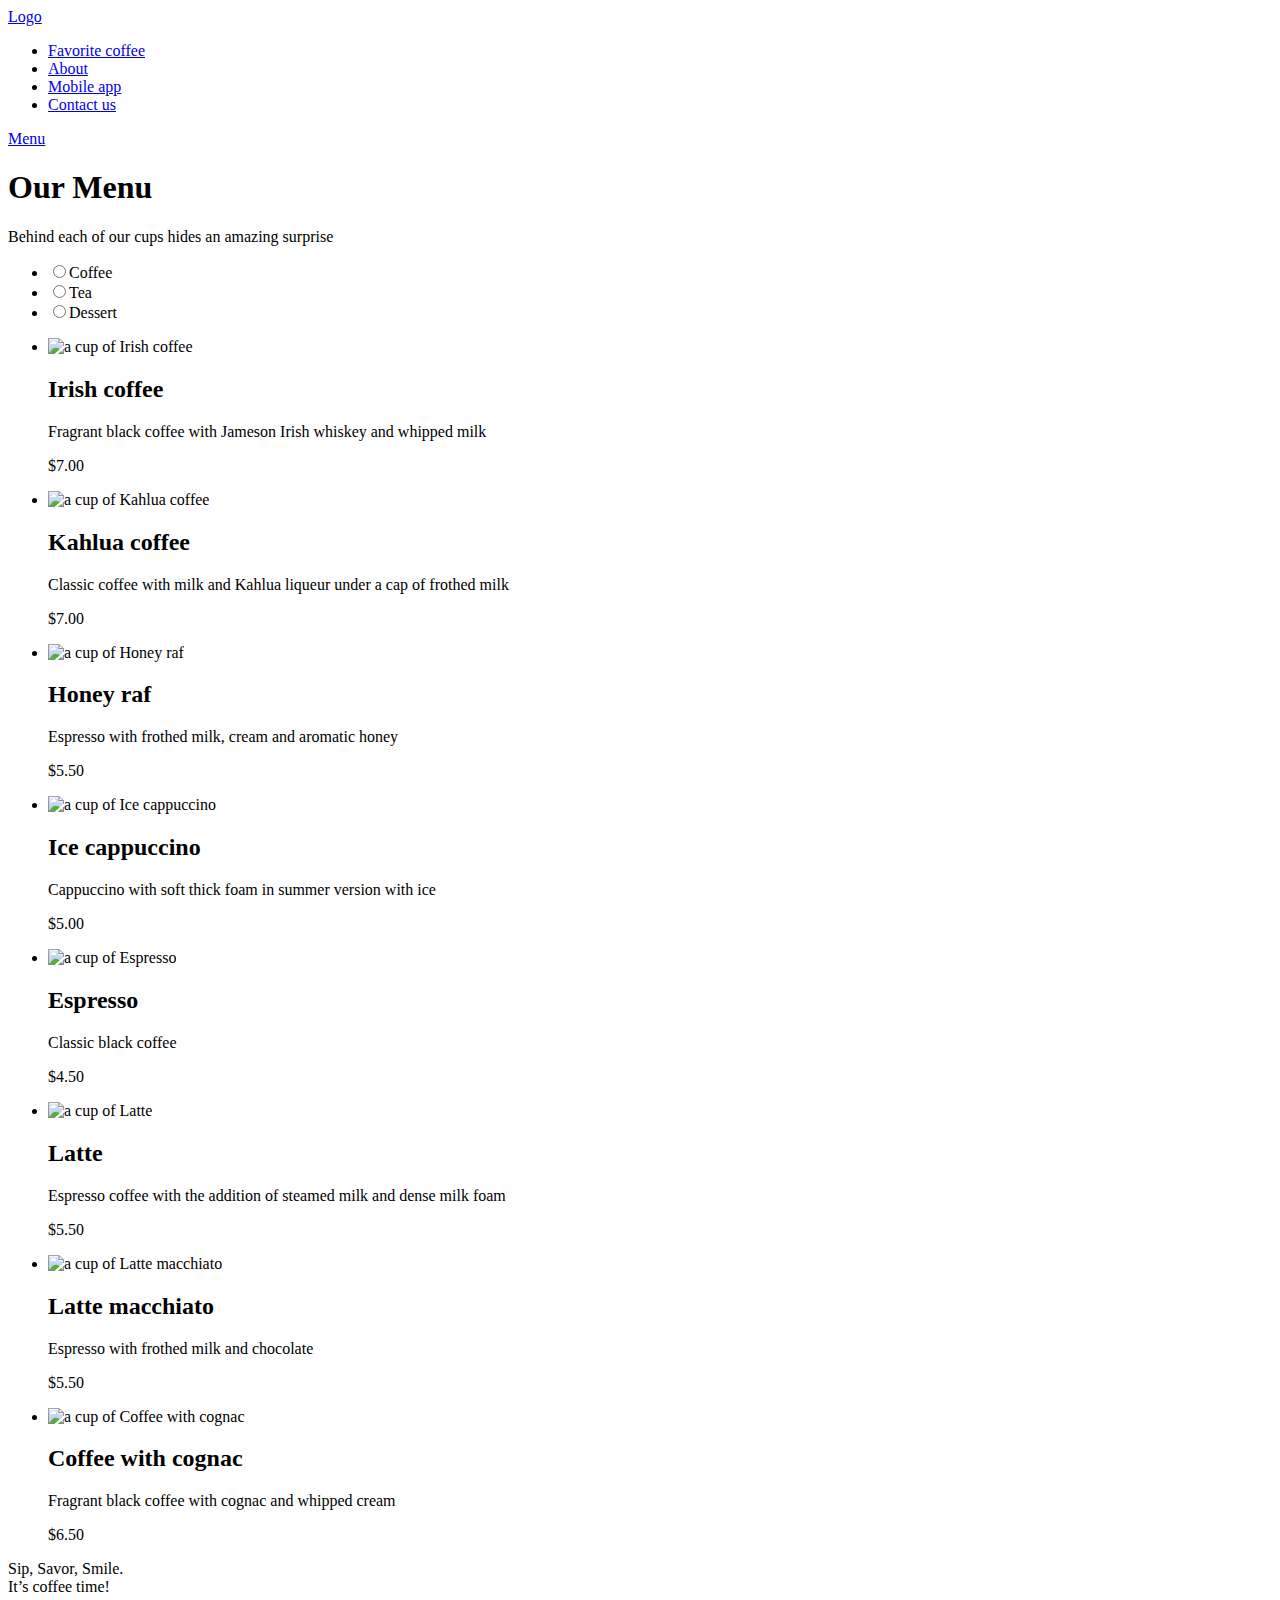
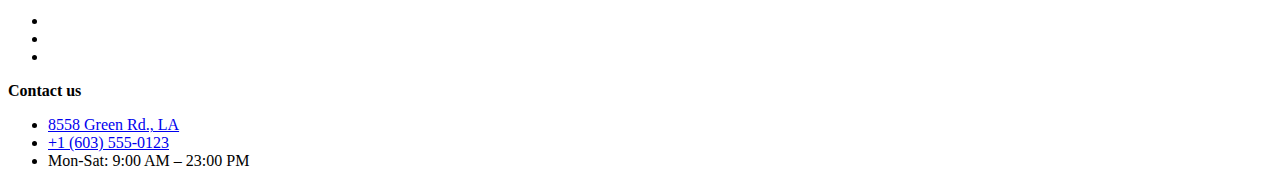
==== menu.html @ 908204cf "init: start proj" ====
<!DOCTYPE html>
<html lang="en">

<head>
  <meta charset="UTF-8">
  <meta name="viewport" content="width=device-width, initial-scale=1.0">
  <title>Coffee House</title>
  <link rel="icon" type="image/x-icon" href="./images/favicon.ico">
  <link rel="stylesheet" href="./css/style.css">
</head>

<body>
  <header>
    <a href="./index.html">Logo</a>
    <nav>
      <ul>
        <li><a href="#">Favorite coffee</a></li>
        <li><a href="#">About</a></li>
        <li><a href="#">Mobile app</a></li>
        <li><a href="#">Contact us</a></li>
      </ul>
    </nav>
    <a href="#">Menu</a>
  </header>

  <main>

    <!-- Menu -->
    <section>
      <h1>Our Menu</h1>
      <p>Behind each of our cups hides an amazing surprise
      </p>

      <ul>
        <li><input type="radio" name="menu" id="coffee">Coffee</li>
        <li><input type="radio" name="menu" id="tea">Tea</li>
        <li><input type="radio" name="menu" id="desserts">Dessert</li>
      </ul>

      <ul>
        <li>
          <img src="#" alt="a cup of Irish coffee">
          <h2>Irish coffee</h2>
          <p>Fragrant black coffee with Jameson Irish whiskey and whipped milk
          </p>
          <p>$7.00</p>
        </li>
        <li>
          <img src="#" alt="a cup of Kahlua coffee">
          <h2>Kahlua coffee</h2>
          <p>Classic coffee with milk and Kahlua liqueur under a cap of frothed
            milk</p>
          <p>$7.00</p>
        </li>
        <li>
          <img src="#" alt="a cup of Honey raf">
          <h2>Honey raf</h2>
          <p>Espresso with frothed milk, cream and aromatic honey</p>
          <p>$5.50</p>
        </li>
        <li>
          <img src="#" alt="a cup of Ice cappuccino">
          <h2>Ice cappuccino</h2>
          <p>Cappuccino with soft thick foam in summer version with ice</p>
          <p>$5.00</p>
        </li>
        <li>
          <img src="#" alt="a cup of Espresso">
          <h2>Espresso</h2>
          <p>Classic black coffee</p>
          <p>$4.50</p>
        </li>
        <li>
          <img src="#" alt="a cup of Latte">
          <h2>Latte</h2>
          <p>Espresso coffee with the addition of steamed milk and dense milk
            foam</p>
          <p>$5.50</p>
        </li>
        <li>
          <img src="#" alt="a cup of Latte macchiato">
          <h2>Latte macchiato</h2>
          <p>Espresso with frothed milk and chocolate</p>
          <p>$5.50</p>
        </li>
        <li>
          <img src="#" alt="a cup of Coffee with cognac">
          <h2>Coffee with cognac</h2>
          <p>Fragrant black coffee with cognac and whipped cream</p>
          <p>$6.50</p>
        </li>
      </ul>
    </section>


    <!-- contacts -->
    <footer>
      <p>Sip, Savor, Smile.<br> It’s coffee time!</p>
      <ul class="social-links">
        <li><a href=""></a></li>
        <li><a href=""></a></li>
        <li><a href=""></a></li>
      </ul>

      <b>Contact us</b>
      <ul>
        <li><a href="https://maps.app.goo.gl/GoxPfmy9CBWXVGau7" target="_blank"
            rel="noopener noreferrer">8558 Green Rd., LA</a></li>
        <li><a href="tel:+16035550123">+1 (603) 555-0123</a></li>
        <li>Mon-Sat: 9:00 AM – 23:00 PM</li>
      </ul>
    </footer>
  </main>
</body>

</html>
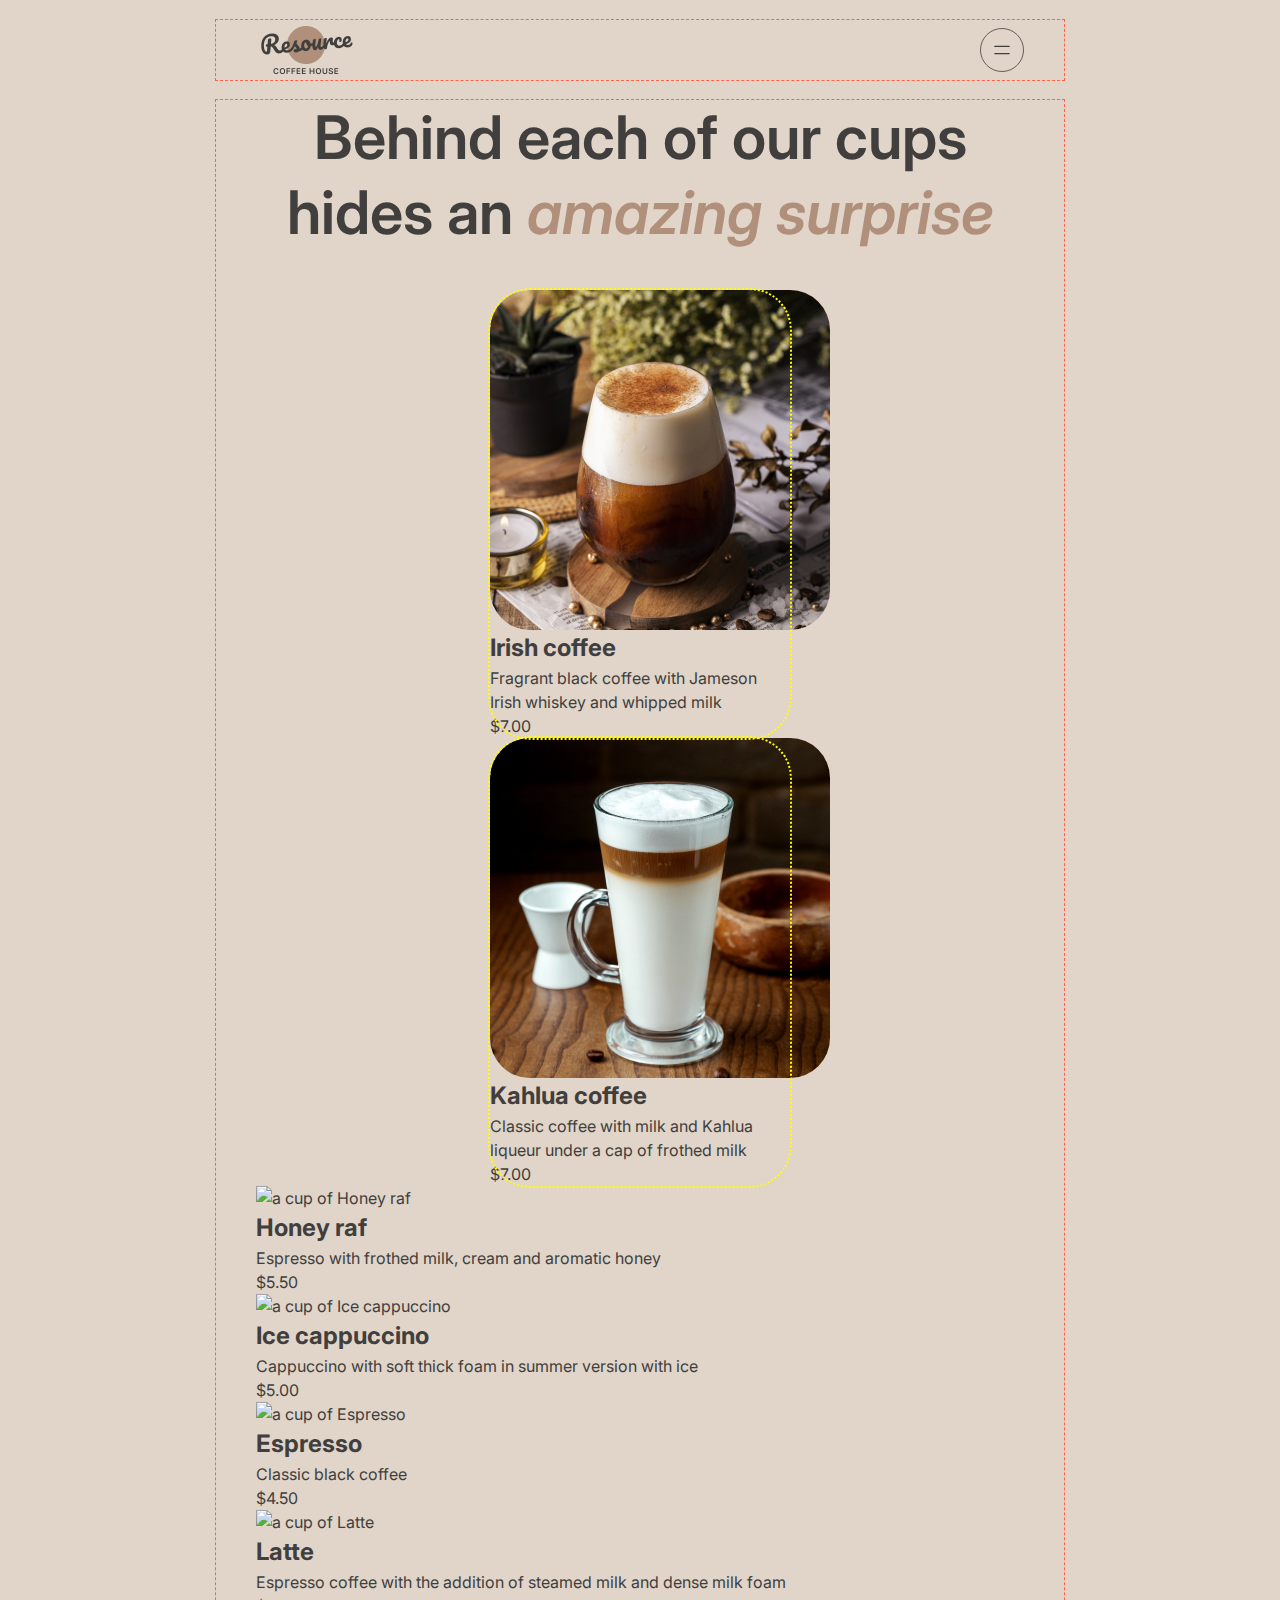
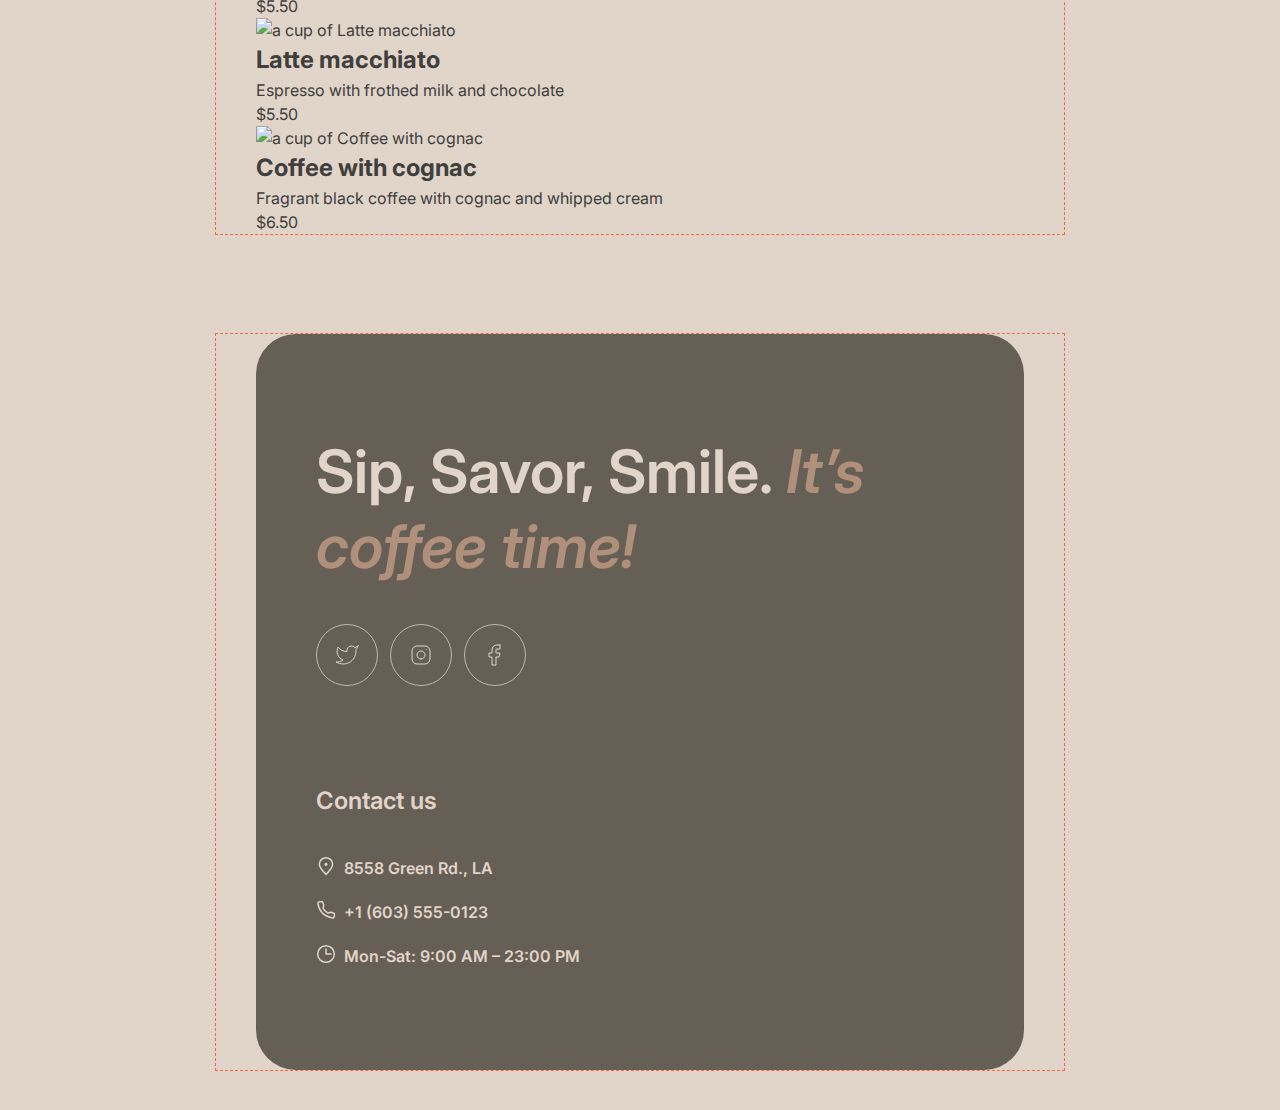
==== commit 6fcf4798: "feat: init Menu" ====
--- a/menu.html
+++ b/menu.html
@@ -6,109 +6,211 @@
   <meta name="viewport" content="width=device-width, initial-scale=1.0">
   <title>Coffee House</title>
   <link rel="icon" type="image/x-icon" href="./images/favicon.ico">
-  <link rel="stylesheet" href="./css/style.css">
+  <link rel="preconnect" href="https://fonts.googleapis.com">
+  <link rel="preconnect" href="https://fonts.gstatic.com" crossorigin>
+  <link
+    href="https://fonts.googleapis.com/css2?family=Inter:wght@400;600&display=swap"
+    rel="stylesheet">
+  <link rel="stylesheet"
+    href="https://cdnjs.cloudflare.com/ajax/libs/modern-normalize/2.0.0/modern-normalize.css"
+    integrity="sha512-gA2Bvu0/hw4oj0Lp8ZHjK+o3S4BE5m8d/wNVy6ktKLhHKPpWLQwv9ixzuWirWOakoJqlBdePq2NhoCaUOQ5npQ=="
+    crossorigin="anonymous" referrerpolicy="no-referrer" />
+  <link rel="stylesheet" href="./css/main.min.css">
 </head>
 
 <body>
   <header>
-    <a href="./index.html">Logo</a>
-    <nav>
-      <ul>
-        <li><a href="#">Favorite coffee</a></li>
-        <li><a href="#">About</a></li>
-        <li><a href="#">Mobile app</a></li>
-        <li><a href="#">Contact us</a></li>
-      </ul>
-    </nav>
-    <a href="#">Menu</a>
+    <div class="container">
+      <div class="header__wrap">
+        <a href="./index.html">
+          <img src="./images/logo_x2.png" alt="Logo" width="100">
+        </a>
+        <nav class="header__nav">
+          <ul class="nav-list">
+            <li class="nav-list__item">
+              <a class="nav__link" href="./index.html#favorite-coffee">Favorite
+                coffee</a>
+            </li>
+            <li class="nav-list__item">
+              <a class="nav__link" href="./index.html#about">About</a>
+            </li>
+            <li class="nav-list__item">
+              <a class="nav__link" href="./index.html#mobile-app">Mobile app</a>
+            </li>
+            <li class="nav-list__item">
+              <a class="nav__link" href="#contact-us">Contact us</a>
+            </li>
+          </ul>
+          <a class="nav__link nav__outer-link" href="./menu.html">Menu
+            <svg class="link__icon" width="20" height="20">
+              <use href="./images/icons/sprite.svg#icon-coffee-cup"></use>
+            </svg>
+          </a>
+        </nav>
+        <button class="btn-burger" type="button">
+          <svg class="btn-burger__icon" width="18" height="16">
+            <use href="./images/icons/sprite.svg#icon-menu-open"></use>
+          </svg>
+        </button>
+      </div>
+    </div>
   </header>
+
 
   <main>
 
     <!-- Menu -->
     <section>
-      <h1>Our Menu</h1>
-      <p>Behind each of our cups hides an amazing surprise
-      </p>
-
-      <ul>
-        <li><input type="radio" name="menu" id="coffee">Coffee</li>
-        <li><input type="radio" name="menu" id="tea">Tea</li>
-        <li><input type="radio" name="menu" id="desserts">Dessert</li>
-      </ul>
-
-      <ul>
-        <li>
-          <img src="#" alt="a cup of Irish coffee">
-          <h2>Irish coffee</h2>
-          <p>Fragrant black coffee with Jameson Irish whiskey and whipped milk
-          </p>
-          <p>$7.00</p>
-        </li>
-        <li>
-          <img src="#" alt="a cup of Kahlua coffee">
-          <h2>Kahlua coffee</h2>
-          <p>Classic coffee with milk and Kahlua liqueur under a cap of frothed
-            milk</p>
-          <p>$7.00</p>
-        </li>
-        <li>
-          <img src="#" alt="a cup of Honey raf">
-          <h2>Honey raf</h2>
-          <p>Espresso with frothed milk, cream and aromatic honey</p>
-          <p>$5.50</p>
-        </li>
-        <li>
-          <img src="#" alt="a cup of Ice cappuccino">
-          <h2>Ice cappuccino</h2>
-          <p>Cappuccino with soft thick foam in summer version with ice</p>
-          <p>$5.00</p>
-        </li>
-        <li>
-          <img src="#" alt="a cup of Espresso">
-          <h2>Espresso</h2>
-          <p>Classic black coffee</p>
-          <p>$4.50</p>
-        </li>
-        <li>
-          <img src="#" alt="a cup of Latte">
-          <h2>Latte</h2>
-          <p>Espresso coffee with the addition of steamed milk and dense milk
-            foam</p>
-          <p>$5.50</p>
-        </li>
-        <li>
-          <img src="#" alt="a cup of Latte macchiato">
-          <h2>Latte macchiato</h2>
-          <p>Espresso with frothed milk and chocolate</p>
-          <p>$5.50</p>
-        </li>
-        <li>
-          <img src="#" alt="a cup of Coffee with cognac">
-          <h2>Coffee with cognac</h2>
-          <p>Fragrant black coffee with cognac and whipped cream</p>
-          <p>$6.50</p>
-        </li>
-      </ul>
+      <div class="container">
+
+
+        <h1 class="visually-hidden">Our Menu</h1>
+        <p class="menu__heading">Behind each of our cups hides an <span
+            class="menu__heading--accent">amazing surprise</span>
+        </p>
+
+        <!-- <ul>
+          <li><input type="radio" name="menu" id="coffee">Coffee</li>
+          <li><input type="radio" name="menu" id="tea">Tea</li>
+          <li><input type="radio" name="menu" id="desserts">Dessert</li>
+        </ul> -->
+
+        <ul class="menu">
+          <li class="menu__item">
+            <div class="product">
+              <div class="product__img-thumb">
+                <img class="product__img" src="./images/coffee/coffee-1.jpg"
+                  alt="a cup of Irish coffee">
+              </div>
+              <h2 class="product__name">Irish coffee</h2>
+              <p class="product__description">Fragrant black coffee with Jameson
+                Irish
+                whiskey and whipped
+                milk
+              </p>
+              <p class="product__price">$7.00</p>
+            </div>
+          </li>
+          <li>
+            <div class="product">
+              <div class="product__img-thumb">
+                <img class="product__img" src="./images/coffee/coffee-2.jpg"
+                  alt="a cup of Kahlua coffee">
+              </div>
+              <h2 class="product__name">Kahlua coffee</h2>
+              <p class="product__description">Classic coffee with milk and
+                Kahlua liqueur under a cap of frothed milk
+              </p>
+              <p class="product__price">$7.00</p>
+            </div>
+
+          </li>
+          <li>
+            <img src="#" alt="a cup of Honey raf">
+            <h2>Honey raf</h2>
+            <p>Espresso with frothed milk, cream and aromatic honey</p>
+            <p>$5.50</p>
+          </li>
+          <li>
+            <img src="#" alt="a cup of Ice cappuccino">
+            <h2>Ice cappuccino</h2>
+            <p>Cappuccino with soft thick foam in summer version with ice</p>
+            <p>$5.00</p>
+          </li>
+          <li>
+            <img src="#" alt="a cup of Espresso">
+            <h2>Espresso</h2>
+            <p>Classic black coffee</p>
+            <p>$4.50</p>
+          </li>
+          <li>
+            <img src="#" alt="a cup of Latte">
+            <h2>Latte</h2>
+            <p>Espresso coffee with the addition of steamed milk and dense milk
+              foam</p>
+            <p>$5.50</p>
+          </li>
+          <li>
+            <img src="#" alt="a cup of Latte macchiato">
+            <h2>Latte macchiato</h2>
+            <p>Espresso with frothed milk and chocolate</p>
+            <p>$5.50</p>
+          </li>
+          <li>
+            <img src="#" alt="a cup of Coffee with cognac">
+            <h2>Coffee with cognac</h2>
+            <p>Fragrant black coffee with cognac and whipped cream</p>
+            <p>$6.50</p>
+          </li>
+        </ul>
+      </div>
     </section>
 
 
     <!-- contacts -->
-    <footer>
-      <p>Sip, Savor, Smile.<br> It’s coffee time!</p>
-      <ul class="social-links">
-        <li><a href=""></a></li>
-        <li><a href=""></a></li>
-        <li><a href=""></a></li>
-      </ul>
-
-      <b>Contact us</b>
-      <ul>
-        <li><a href="https://maps.app.goo.gl/GoxPfmy9CBWXVGau7" target="_blank"
-            rel="noopener noreferrer">8558 Green Rd., LA</a></li>
-        <li><a href="tel:+16035550123">+1 (603) 555-0123</a></li>
-        <li>Mon-Sat: 9:00 AM – 23:00 PM</li>
-      </ul>
+    <footer id="contact-us">
+      <div class="container">
+        <div class="footer__background">
+          <div class="offer__wrap">
+            <p class="footer__heading">Sip, Savor, Smile.
+              <span class="footer__heading--accent">It’s coffee time!</span>
+            </p>
+            <ul class="socials">
+              <li class="socials__item">
+                <a class="social-link" href="#">
+                  <svg class="social-link__icon" width="24" height="24">
+                    <use href="./images/icons/sprite.svg#icon-twitter"></use>
+                  </svg>
+                </a>
+              </li>
+              <li class="socials__item">
+                <a class="social-link" href="#">
+                  <svg class="social-link__icon" width="24" height="24">
+                    <use href="./images/icons/sprite.svg#icon-instagram"></use>
+                  </svg>
+                </a>
+              </li>
+              <li class="socials__item">
+                <a class="social-link" href="#">
+                  <svg class="social-link__icon" width="24" height="24">
+                    <use href="./images/icons/sprite.svg#icon-facebook"></use>
+                  </svg>
+                </a>
+              </li>
+            </ul>
+          </div>
+
+          <div class="contacts__wrap">
+            <b class="contacts__title">Contact us</b>
+            <ul class="contacts__list">
+              <li class="contacts__item">
+                <a class="contacts__link"
+                  href="https://maps.app.goo.gl/GoxPfmy9CBWXVGau7"
+                  target="_blank" rel="noopener noreferrer">
+                  <svg class="contacts__icon" width="20" height="20">
+                    <use href="./images/icons/sprite.svg#icon-pin-alt"></use>
+                  </svg>
+                  <span>8558 Green Rd., LA</span>
+                </a>
+              </li>
+              <li class="contacts__item">
+                <a class="contacts__link" href="tel:+16035550123">
+                  <svg class="contacts__icon" width="20" height="20">
+                    <use href="./images/icons/sprite.svg#icon-phone"></use>
+                  </svg>
+                  <span>+1 (603) 555-0123</span>
+                </a>
+              </li>
+              <li class="contacts__item contacts__schedule">
+                <svg class="contacts__icon" width="20" height="20">
+                  <use href="./images/icons/sprite.svg#icon-clock"></use>
+                </svg>
+                <span>Mon-Sat: 9:00 AM – 23:00 PM</span>
+              </li>
+            </ul>
+          </div>
+        </div>
+      </div>
     </footer>
   </main>
 </body>
--- a/css/main.min.css
+++ b/css/main.min.css
@@ -0,0 +1 @@
+.social-link,.slider__btn,.pagination,.hero__btn,.nav__outer-link,.nav-list,.header__wrap,.btn-burger{display:-webkit-box;display:-ms-flexbox;display:flex;-webkit-box-align:center;-ms-flex-align:center;align-items:center;-webkit-box-pack:center;-ms-flex-pack:center;justify-content:center}.visually-hidden{position:absolute;width:1px;height:1px;margin:-1px;border:0;padding:0;white-space:nowrap;-webkit-clip-path:inset(100%);clip-path:inset(100%);clip:rect(0 0 0 0);overflow:hidden;outline:0;outline-offset:0}.mobile-app__link,.hero__btn{gap:8px;border-radius:100px;background-color:#e1d4c9;color:inherit;font-weight:600}.menu__heading,.footer__heading,.mobile-app__heading,.about__heading,.favorite-coffee__heading{font-size:32px;font-weight:600;line-height:1.25}@media screen and (min-width: 768px){.menu__heading,.footer__heading,.mobile-app__heading,.about__heading,.favorite-coffee__heading{font-size:60px}}.menu__heading--accent,.footer__heading--accent,.mobile-app__heading--accent,.about__heading--accent,.favorite-coffee__heading--accent{font-style:italic;color:#b0907a}h1,h2,h3,h4,h5,h6,p{margin-top:0;margin-bottom:0}ul{list-style:none;margin-top:0;margin-bottom:0;padding-left:0}a{text-decoration:none}img{display:block}button{margin:0;padding:0;color:inherit}body{margin:0;font-family:"Inter",sans-serif;font-size:16px;letter-spacing:normal;color:#403f3d;font-style:normal;font-weight:400;line-height:1.5;background-color:#e1d4c9}section{margin-bottom:100px}html{scroll-behavior:smooth}.container{outline:1px dashed tomato;margin-inline:auto;padding-inline:16px}@media screen and (min-width: 380px){.container{max-width:380px}}@media screen and (min-width: 768px){.container{max-width:768px;padding-inline:40px}}@media screen and (min-width: 1440px){.container{max-width:1440px}}.btn-burger{width:44px;height:44px;border-radius:100px;border:1px solid #665f55;background-color:rgba(0,0,0,0);margin-left:auto}.btn-burger__icon{stroke:#403f3d}@media screen and (min-width: 1440px){.btn-burger{display:none}}header{padding-block:20px}.header__wrap{min-width:100%}.header__nav{display:none}@media screen and (min-width: 1440px){.header__nav{-webkit-transform:translateY(-2px);transform:translateY(-2px);display:-webkit-box;display:-ms-flexbox;display:flex;width:100%;font-size:16px;font-style:normal;font-weight:600;line-height:1.5}}.nav-list{-webkit-box-flex:1;-ms-flex-positive:1;flex-grow:1}.nav-list__item:not(:last-child){margin-right:40px}.nav__link{position:relative;padding-top:5px;padding-bottom:5px;color:inherit}.nav__link::after{content:"";position:absolute;bottom:0;left:0;display:block;width:100%;height:2px;-webkit-transform:scaleX(0);transform:scaleX(0);background-color:#403f3d;opacity:0;-webkit-transition-property:opacity,none,none,-webkit-transform;transition-property:opacity,none,none,-webkit-transform;transition-property:transform,opacity,none,none;transition-property:transform,opacity,none,none,-webkit-transform;-webkit-transition-duration:300ms;transition-duration:300ms;-webkit-transition-timing-function:ease-in;transition-timing-function:ease-in;-webkit-transition-delay:0;transition-delay:0}.nav__link:hover:after,.nav__link:focus::after{-webkit-transform:scaleX(1);transform:scaleX(1);opacity:1}.nav__outer-link{gap:8px;padding-top:2px;padding-bottom:2px}.link__icon{fill:rgba(0,0,0,0);stroke:currentColor}.hero__background{width:100%;border-radius:40px;background-color:#fff;background-image:url("../../images/hero/img-hero.jpg");background-position:50% 50%;background-size:cover;padding:60px 16px}@media screen and (min-width: 768px){.hero__background{padding:100px 60px}}@media screen and (min-width: 1440px){.hero__background{padding:100px 100px}}@media screen and (min-width: 1440px){.hero__wrapper{width:530px}}.hero__heading{margin-bottom:40px;color:#e1d4c9;font-size:42px;font-weight:600;line-height:1.15}.hero__heading--accent{color:#b0907a;font-style:italic}@media screen and (min-width: 768px){.hero__heading{font-size:72px;line-height:1.05}}.hero__content{margin-bottom:40px;color:#e1d4c9}.hero__btn{max-width:200px;padding-top:20px;padding-bottom:20px}.hero__btn .btn-icon{fill:rgba(0,0,0,0);stroke:currentColor}@media screen and (min-width: 1440px){.hero__btn:hover,.hero__btn:focus{cursor:pointer}.hero__btn .btn-icon{opacity:0;-webkit-transition-property:opacity,none,none,none;transition-property:opacity,none,none,none;-webkit-transition-duration:300ms;transition-duration:300ms;-webkit-transition-timing-function:ease-in;transition-timing-function:ease-in;-webkit-transition-delay:0;transition-delay:0}.hero__btn:hover .btn-icon,.hero__btn:focus .btn-icon{opacity:1}.hero__btn .btn-text{-webkit-transform:translateX(15px);transform:translateX(15px);-webkit-transition-property:color,none,none,-webkit-transform;transition-property:color,none,none,-webkit-transform;transition-property:transform,color,none,none;transition-property:transform,color,none,none,-webkit-transform;-webkit-transition-duration:300ms;transition-duration:300ms;-webkit-transition-timing-function:ease-in;transition-timing-function:ease-in;-webkit-transition-delay:0;transition-delay:0}.hero__btn:hover .btn-text,.hero__btn:focus .btn-text{-webkit-transform:translateX(0);transform:translateX(0)}}.favorite-coffee__heading{margin-bottom:40px;width:100%;text-align:center}@media screen and (min-width: 1440px){.favorite-coffee__heading{text-shadow:0px 4px 4px rgba(0,0,0,.25)}}.card{margin-bottom:40px;margin-inline:auto;max-width:348px;text-align:center}@media screen and (min-width: 768px){.card{max-width:480px}}.card__img{margin-bottom:20px;width:100%;-o-object-fit:contain;object-fit:contain}.card__name{margin-bottom:16px;color:#403f3d;font-size:24px;font-weight:600;line-height:1.25}.card__description{margin-bottom:16px}.card__price{color:#403f3d;font-size:24px;font-weight:600;line-height:1.25}.pagination{gap:12px}.pagination__dot{height:4px;width:40px;border:2px solid #c1b6ad;border-radius:100px}.pagination__dot--current{border-color:#665f55}.slider{position:relative}.slider__btn{position:absolute;width:60px;height:60px;stroke:#403f3d;border-radius:100px;border:1px solid #665f55;background-color:#e1d4c9;-webkit-transition-property:background-color,stroke,none,none;transition-property:background-color,stroke,none,none;-webkit-transition-duration:300ms;transition-duration:300ms;-webkit-transition-timing-function:ease-in;transition-timing-function:ease-in;-webkit-transition-delay:0;transition-delay:0}@media screen and (max-width: calc(768px - 1px)){.slider__btn{display:none}}.slider__btn.btn--prev{left:0;top:calc(50% - 52px)}@media screen and (min-width: 1440px){.slider__btn.btn--prev{left:4px}}.slider__btn.btn--next{right:0;top:calc(50% - 52px)}@media screen and (min-width: 1440px){.slider__btn.btn--next{right:4px}}@media screen and (min-width: 1440px){.slider__btn{cursor:pointer}.slider__btn:hover,.slider__btn:focus{stroke:#e1d4c9;background-color:#665f55}}.about__heading{margin-bottom:40px;width:100%}@media screen and (min-width: 1440px){.gallery{display:-webkit-box;display:-ms-flexbox;display:flex;-webkit-box-orient:vertical;-webkit-box-direction:normal;-ms-flex-direction:column;flex-direction:column;max-height:1060px;-ms-flex-wrap:wrap;flex-wrap:wrap;gap:40px}}.gallery__item{margin-bottom:40px;height:590px;width:100%;border-radius:20px;overflow:hidden}@media screen and (max-width: calc(1440px - 1px)){.gallery__item:nth-child(2),.gallery__item:nth-child(3){display:none}}@media screen and (min-width: 1440px){.gallery__item{width:660px;margin-bottom:0px}.gallery__item:nth-child(2),.gallery__item:nth-child(3){height:430px}}.gallery__img{width:100%;height:100%;-o-object-fit:cover;object-fit:cover;-o-object-position:center;object-position:center;-webkit-transform:scale(1.23);transform:scale(1.23);-webkit-transition-property:none,none,none,-webkit-transform;transition-property:none,none,none,-webkit-transform;transition-property:transform,none,none,none;transition-property:transform,none,none,none,-webkit-transform;-webkit-transition-duration:300ms;transition-duration:300ms;-webkit-transition-timing-function:ease-in;transition-timing-function:ease-in;-webkit-transition-delay:0;transition-delay:0}@media screen and (min-width: 768px){.gallery__img{-webkit-transform:scale(1.06);transform:scale(1.06)}}@media screen and (min-width: 1440px){.gallery__img{-webkit-transform:scale(1.1);transform:scale(1.1)}}.gallery__item:hover .gallery__img{-webkit-transform:scale(1);transform:scale(1)}@media screen and (min-width: 1440px){.mobile-app__wrapper{display:-webkit-box;display:-ms-flexbox;display:flex;gap:100px;-webkit-box-align:center;-ms-flex-align:center;align-items:center}}.mobile-app__heading{margin-bottom:40px;width:100%}.mobile-app__text{margin-bottom:40px}.mobile-app__list{margin-bottom:40px}@media screen and (min-width: 768px){.mobile-app__list{margin-bottom:100px}}@media screen and (min-width: 1440px){.mobile-app__list{margin-bottom:0px}}@media screen and (max-width: calc(768px - 1px)){.mobile-app__list-item:not(:last-child){margin-bottom:20px}}@media screen and (min-width: 768px){.mobile-app__list-item{display:inline-block}.mobile-app__list-item:not(:last-child){margin-right:16px}}.mobile-app__link{display:-webkit-box;display:-ms-flexbox;display:flex;-webkit-box-align:center;-ms-flex-align:center;align-items:center;width:200px;padding:12px 20px;border:1px solid #665f55;-webkit-transition-property:background-color,color,none,none;transition-property:background-color,color,none,none;-webkit-transition-duration:300ms;transition-duration:300ms;-webkit-transition-timing-function:ease-in;transition-timing-function:ease-in;-webkit-transition-delay:0;transition-delay:0}@media screen and (min-width: 1440px){.mobile-app__link:hover,.mobile-app__link:focus{background-color:#665f55;color:#e1d4c9}}.mobile-app__link .btn__text-wrap{display:-webkit-box;display:-ms-flexbox;display:flex;-webkit-box-orient:vertical;-webkit-box-direction:normal;-ms-flex-direction:column;flex-direction:column}.mobile-app__link .btn__first-string{color:inherit;font-size:10px;font-weight:600;line-height:1.4}.mobile-app__link .btn__second-string{color:inherit;font-size:16px;font-weight:600;line-height:1.5}.btn__icon{fill:currentColor}.mobile-app__img{width:100%}@media screen and (min-width: 768px){.mobile-app__img{margin-inline:auto;width:630px}}footer{margin-bottom:40px;color:#e1d4c9}.footer__background{padding:60px 16px;border-radius:40px;background-color:#665f55}@media screen and (min-width: 768px){.footer__background{padding:100px 60px}}@media screen and (min-width: 1440px){.footer__background{display:-webkit-box;display:-ms-flexbox;display:flex;gap:100px;-webkit-box-align:center;-ms-flex-align:center;align-items:center;padding:100px}}@media screen and (min-width: 1440px){.offer__wrap{-ms-flex-preferred-size:530px;flex-basis:530px}}.footer__heading{margin-bottom:40px}.socials{margin-bottom:40px;display:-webkit-box;display:-ms-flexbox;display:flex;gap:12px}@media screen and (min-width: 768px){.socials{margin-bottom:100px}}@media screen and (min-width: 1440px){.socials{margin-bottom:0px}}.social-link{width:60px;height:60px;color:inherit;border-radius:100px;border:1px solid #c1b6ad;background-color:rgba(0,0,0,0);-webkit-transition-property:background-color,color,none,none;transition-property:background-color,color,none,none;-webkit-transition-duration:300ms;transition-duration:300ms;-webkit-transition-timing-function:ease-in;transition-timing-function:ease-in;-webkit-transition-delay:0;transition-delay:0}.social-link__icon{stroke:currentColor}@media screen and (min-width: 1440px){.social-link:hover,.social-link:focus{background-color:#e1d4c9;color:#403f3d}}.contacts__title{margin-bottom:40px;display:block;color:inherit;font-size:24px;font-weight:600;line-height:1.25}.contacts__item:not(:last-child){margin-bottom:16px}.contacts__link{position:relative;display:-webkit-inline-box;display:-ms-inline-flexbox;display:inline-flex;gap:8px;padding-bottom:4px;color:inherit;font-size:16px;font-weight:600;line-height:1.5}.contacts__link::after{content:"";position:absolute;bottom:0;left:0;display:block;width:100%;height:2px;-webkit-transform:scaleX(0);transform:scaleX(0);background-color:#e1d4c9;opacity:0;-webkit-transition-property:opacity,none,none,-webkit-transform;transition-property:opacity,none,none,-webkit-transform;transition-property:transform,opacity,none,none;transition-property:transform,opacity,none,none,-webkit-transform;-webkit-transition-duration:300ms;transition-duration:300ms;-webkit-transition-timing-function:ease-in;transition-timing-function:ease-in;-webkit-transition-delay:0;transition-delay:0}@media screen and (min-width: 1440px){.contacts__link:hover:after,.contacts__link:focus::after{-webkit-transform:scaleX(1);transform:scaleX(1);opacity:1}}.contacts__icon{stroke:currentColor}.contacts__schedule{display:-webkit-inline-box;display:-ms-inline-flexbox;display:inline-flex;gap:8px;color:inherit;font-size:16px;font-weight:600;line-height:1.5}.menu__heading{margin-bottom:40px;text-align:center}.product{margin-inline:auto;width:300px;border-radius:40px;outline:2px dotted #ff0}.product__img{border-radius:40px}/*# sourceMappingURL=main.min.css.map */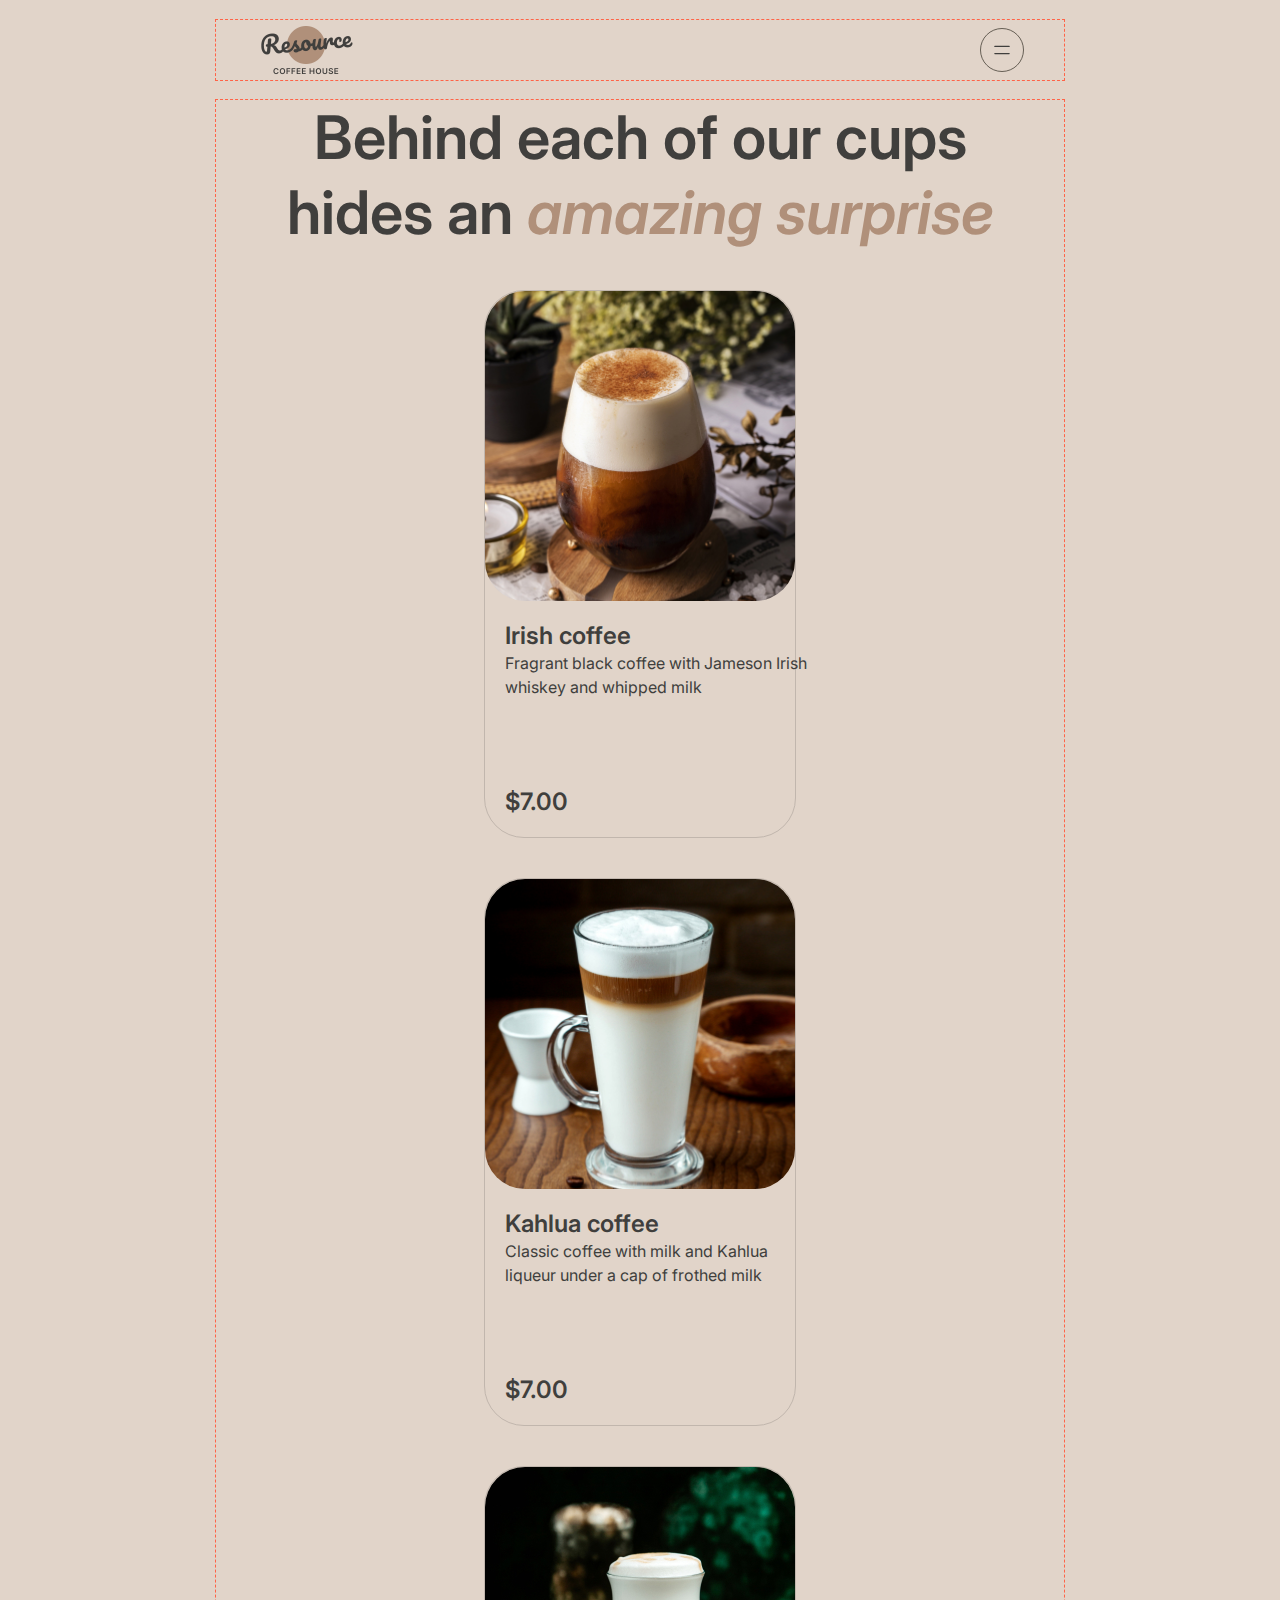
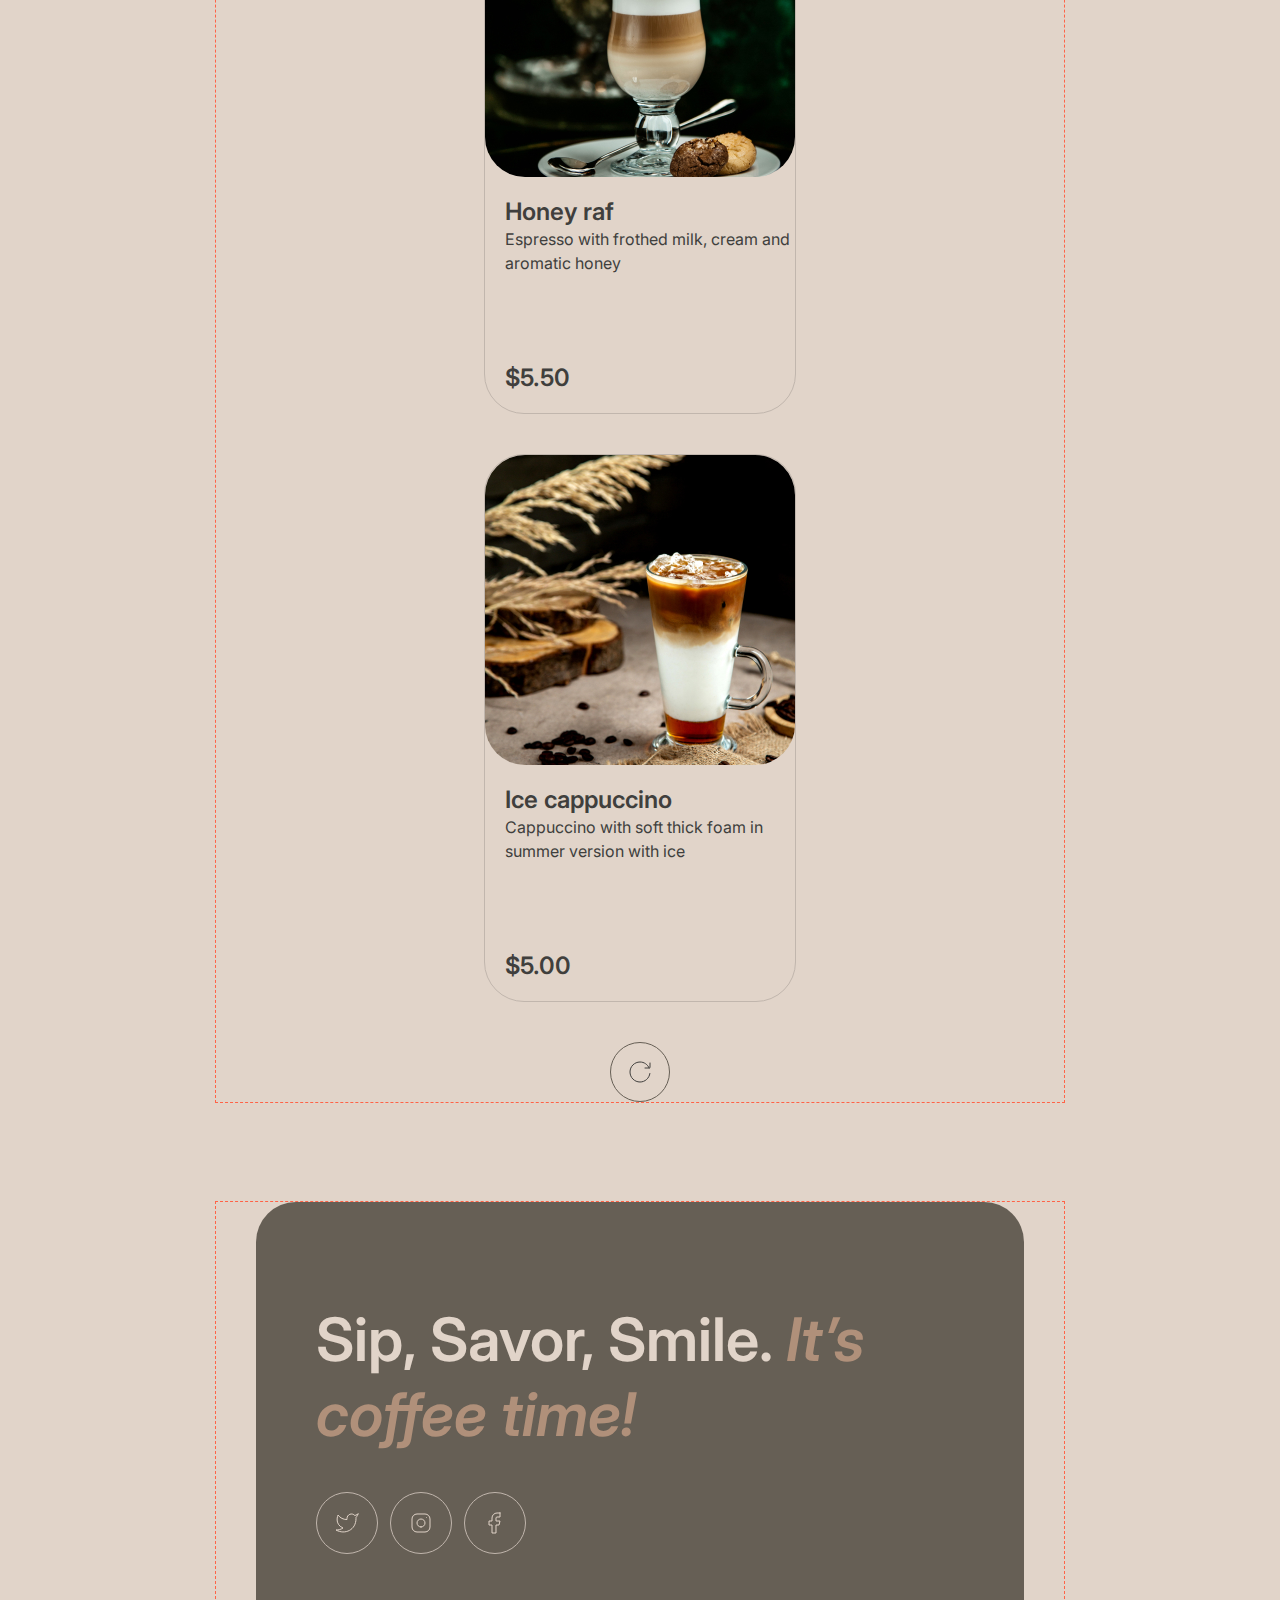
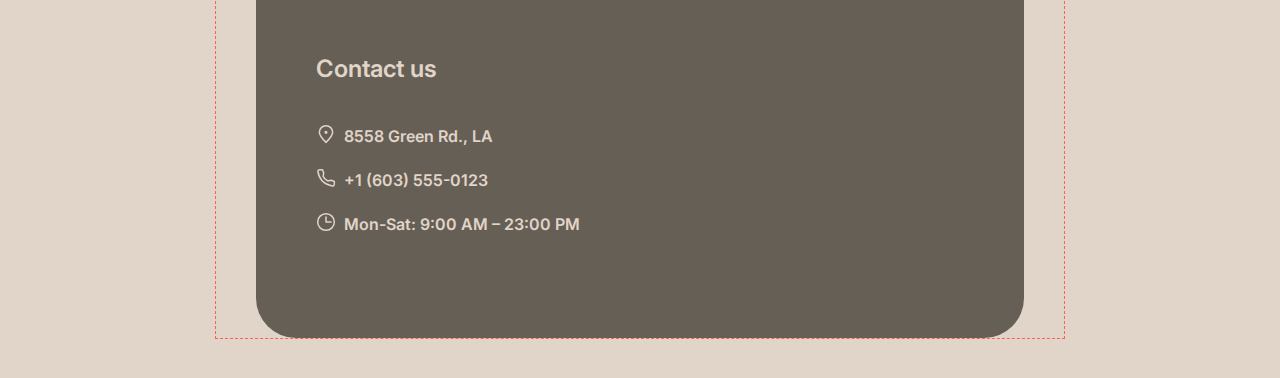
==== commit fc885273: "feat: add Product Card and Refresh Btn" ====
--- a/menu.html
+++ b/menu.html
@@ -62,14 +62,12 @@
     <!-- Menu -->
     <section>
       <div class="container">
-
-
         <h1 class="visually-hidden">Our Menu</h1>
         <p class="menu__heading">Behind each of our cups hides an <span
             class="menu__heading--accent">amazing surprise</span>
         </p>
 
-        <!-- <ul>
+        <!-- <ul class="categories">
           <li><input type="radio" name="menu" id="coffee">Coffee</li>
           <li><input type="radio" name="menu" id="tea">Tea</li>
           <li><input type="radio" name="menu" id="desserts">Dessert</li>
@@ -82,66 +80,113 @@
                 <img class="product__img" src="./images/coffee/coffee-1.jpg"
                   alt="a cup of Irish coffee">
               </div>
-              <h2 class="product__name">Irish coffee</h2>
-              <p class="product__description">Fragrant black coffee with Jameson
-                Irish
-                whiskey and whipped
-                milk
-              </p>
-              <p class="product__price">$7.00</p>
+              <div class="product__wrap">
+                <h2 class="product__name">Irish coffee</h2>
+                <p class="product__description">Fragrant black coffee with
+                  Jameson
+                  Irish whiskey and whipped milk
+                </p>
+                <p class="product__price">$7.00</p>
+              </div>
             </div>
           </li>
-          <li>
+          <li class="menu__item">
             <div class="product">
               <div class="product__img-thumb">
                 <img class="product__img" src="./images/coffee/coffee-2.jpg"
                   alt="a cup of Kahlua coffee">
               </div>
-              <h2 class="product__name">Kahlua coffee</h2>
-              <p class="product__description">Classic coffee with milk and
-                Kahlua liqueur under a cap of frothed milk
-              </p>
-              <p class="product__price">$7.00</p>
+              <div class="product__wrap">
+                <h2 class="product__name">Kahlua coffee</h2>
+                <p class="product__description">Classic coffee with milk and
+                  Kahlua liqueur under a cap of frothed milk
+                </p>
+                <p class="product__price">$7.00</p>
+              </div>
             </div>
-
-          </li>
-          <li>
-            <img src="#" alt="a cup of Honey raf">
-            <h2>Honey raf</h2>
-            <p>Espresso with frothed milk, cream and aromatic honey</p>
-            <p>$5.50</p>
-          </li>
-          <li>
-            <img src="#" alt="a cup of Ice cappuccino">
-            <h2>Ice cappuccino</h2>
-            <p>Cappuccino with soft thick foam in summer version with ice</p>
-            <p>$5.00</p>
-          </li>
-          <li>
-            <img src="#" alt="a cup of Espresso">
-            <h2>Espresso</h2>
-            <p>Classic black coffee</p>
-            <p>$4.50</p>
-          </li>
-          <li>
-            <img src="#" alt="a cup of Latte">
-            <h2>Latte</h2>
-            <p>Espresso coffee with the addition of steamed milk and dense milk
-              foam</p>
-            <p>$5.50</p>
-          </li>
-          <li>
-            <img src="#" alt="a cup of Latte macchiato">
-            <h2>Latte macchiato</h2>
-            <p>Espresso with frothed milk and chocolate</p>
-            <p>$5.50</p>
-          </li>
-          <li>
-            <img src="#" alt="a cup of Coffee with cognac">
-            <h2>Coffee with cognac</h2>
-            <p>Fragrant black coffee with cognac and whipped cream</p>
-            <p>$6.50</p>
-          </li>
+          </li>
+          <li class="menu__item">
+            <div class="product">
+              <div class="product__img-thumb">
+                <img src="./images/coffee/coffee-3.jpg"
+                  alt="a cup of Honey raf">
+              </div>
+              <div class="product__wrap">
+                <h2 class="product__name">Honey raf</h2>
+                <p class="product__description">Espresso with frothed milk,
+                  cream and aromatic honey</p>
+                <p class="product__price">$5.50</p>
+              </div>
+          </li>
+          <li class="menu__item">
+            <div class="product">
+              <div class="product__img-thumb">
+                <img src="./images/coffee/coffee-4.jpg"
+                  alt="a cup of Ice cappuccino">
+              </div>
+              <div class="product__wrap">
+                <h2 class="product__name">Ice cappuccino</h2>
+                <p class="product__description">Cappuccino with soft thick foam
+                  in summer version with ice</p>
+                <p class="product__price">$5.00</p>
+              </div>
+          </li>
+
+          <button class="load-more-btn" type="button">
+            <svg class="icon-load" width="24" height="24">
+              <use href="./images/icons/sprite.svg#icon-load"></use>
+            </svg>
+          </button>
+
+          <!-- <li class="menu__item">
+            <div class="product">
+              <div class="product__img-thumb">
+                <img src="#" alt="a cup of Espresso">
+              </div>
+              <div class="product__wrap">
+                <h2 class="product__name">Espresso</h2>
+                <p class="product__description">Classic black coffee</p>
+                <p class="product__price">$4.50</p>
+              </div>
+          </li>
+          <li class="menu__item">
+            <div class="product">
+              <div class="product__img-thumb">
+                <img src="#" alt="a cup of Latte">
+              </div>
+              <div class="product__wrap">
+                <h2 class="product__name">Latte</h2>
+                <p class="product__description">Espresso coffee with the
+                  addition of steamed milk and dense
+                  milk
+                  foam</p>
+                <p class="product__price">$5.50</p>
+              </div>
+          </li>
+          <li class="menu__item">
+            <div class="product">
+              <div class="product__img-thumb">
+                <img src="#" alt="a cup of Latte macchiato">
+              </div>
+              <div class="product__wrap">
+                <h2 class="product__name">Latte macchiato</h2>
+                <p class="product__description">Espresso with frothed milk and
+                  chocolate</p>
+                <p class="product__price">$5.50</p>
+              </div>
+          </li>
+          <li class="menu__item">
+            <div class="product">
+              <div class="product__img-thumb">
+                <img src="#" alt="a cup of Coffee with cognac">
+              </div>
+              <h2>Coffee with cognac</h2>
+              <p class="product__description">Fragrant black coffee with cognac
+                and whipped cream</p>
+              <p class="product__price">$6.50</p>
+            </div>
+          </li> -->
+
         </ul>
       </div>
     </section>
--- a/css/main.min.css
+++ b/css/main.min.css
@@ -1 +1 @@
-.social-link,.slider__btn,.pagination,.hero__btn,.nav__outer-link,.nav-list,.header__wrap,.btn-burger{display:-webkit-box;display:-ms-flexbox;display:flex;-webkit-box-align:center;-ms-flex-align:center;align-items:center;-webkit-box-pack:center;-ms-flex-pack:center;justify-content:center}.visually-hidden{position:absolute;width:1px;height:1px;margin:-1px;border:0;padding:0;white-space:nowrap;-webkit-clip-path:inset(100%);clip-path:inset(100%);clip:rect(0 0 0 0);overflow:hidden;outline:0;outline-offset:0}.mobile-app__link,.hero__btn{gap:8px;border-radius:100px;background-color:#e1d4c9;color:inherit;font-weight:600}.menu__heading,.footer__heading,.mobile-app__heading,.about__heading,.favorite-coffee__heading{font-size:32px;font-weight:600;line-height:1.25}@media screen and (min-width: 768px){.menu__heading,.footer__heading,.mobile-app__heading,.about__heading,.favorite-coffee__heading{font-size:60px}}.menu__heading--accent,.footer__heading--accent,.mobile-app__heading--accent,.about__heading--accent,.favorite-coffee__heading--accent{font-style:italic;color:#b0907a}h1,h2,h3,h4,h5,h6,p{margin-top:0;margin-bottom:0}ul{list-style:none;margin-top:0;margin-bottom:0;padding-left:0}a{text-decoration:none}img{display:block}button{margin:0;padding:0;color:inherit}body{margin:0;font-family:"Inter",sans-serif;font-size:16px;letter-spacing:normal;color:#403f3d;font-style:normal;font-weight:400;line-height:1.5;background-color:#e1d4c9}section{margin-bottom:100px}html{scroll-behavior:smooth}.container{outline:1px dashed tomato;margin-inline:auto;padding-inline:16px}@media screen and (min-width: 380px){.container{max-width:380px}}@media screen and (min-width: 768px){.container{max-width:768px;padding-inline:40px}}@media screen and (min-width: 1440px){.container{max-width:1440px}}.btn-burger{width:44px;height:44px;border-radius:100px;border:1px solid #665f55;background-color:rgba(0,0,0,0);margin-left:auto}.btn-burger__icon{stroke:#403f3d}@media screen and (min-width: 1440px){.btn-burger{display:none}}header{padding-block:20px}.header__wrap{min-width:100%}.header__nav{display:none}@media screen and (min-width: 1440px){.header__nav{-webkit-transform:translateY(-2px);transform:translateY(-2px);display:-webkit-box;display:-ms-flexbox;display:flex;width:100%;font-size:16px;font-style:normal;font-weight:600;line-height:1.5}}.nav-list{-webkit-box-flex:1;-ms-flex-positive:1;flex-grow:1}.nav-list__item:not(:last-child){margin-right:40px}.nav__link{position:relative;padding-top:5px;padding-bottom:5px;color:inherit}.nav__link::after{content:"";position:absolute;bottom:0;left:0;display:block;width:100%;height:2px;-webkit-transform:scaleX(0);transform:scaleX(0);background-color:#403f3d;opacity:0;-webkit-transition-property:opacity,none,none,-webkit-transform;transition-property:opacity,none,none,-webkit-transform;transition-property:transform,opacity,none,none;transition-property:transform,opacity,none,none,-webkit-transform;-webkit-transition-duration:300ms;transition-duration:300ms;-webkit-transition-timing-function:ease-in;transition-timing-function:ease-in;-webkit-transition-delay:0;transition-delay:0}.nav__link:hover:after,.nav__link:focus::after{-webkit-transform:scaleX(1);transform:scaleX(1);opacity:1}.nav__outer-link{gap:8px;padding-top:2px;padding-bottom:2px}.link__icon{fill:rgba(0,0,0,0);stroke:currentColor}.hero__background{width:100%;border-radius:40px;background-color:#fff;background-image:url("../../images/hero/img-hero.jpg");background-position:50% 50%;background-size:cover;padding:60px 16px}@media screen and (min-width: 768px){.hero__background{padding:100px 60px}}@media screen and (min-width: 1440px){.hero__background{padding:100px 100px}}@media screen and (min-width: 1440px){.hero__wrapper{width:530px}}.hero__heading{margin-bottom:40px;color:#e1d4c9;font-size:42px;font-weight:600;line-height:1.15}.hero__heading--accent{color:#b0907a;font-style:italic}@media screen and (min-width: 768px){.hero__heading{font-size:72px;line-height:1.05}}.hero__content{margin-bottom:40px;color:#e1d4c9}.hero__btn{max-width:200px;padding-top:20px;padding-bottom:20px}.hero__btn .btn-icon{fill:rgba(0,0,0,0);stroke:currentColor}@media screen and (min-width: 1440px){.hero__btn:hover,.hero__btn:focus{cursor:pointer}.hero__btn .btn-icon{opacity:0;-webkit-transition-property:opacity,none,none,none;transition-property:opacity,none,none,none;-webkit-transition-duration:300ms;transition-duration:300ms;-webkit-transition-timing-function:ease-in;transition-timing-function:ease-in;-webkit-transition-delay:0;transition-delay:0}.hero__btn:hover .btn-icon,.hero__btn:focus .btn-icon{opacity:1}.hero__btn .btn-text{-webkit-transform:translateX(15px);transform:translateX(15px);-webkit-transition-property:color,none,none,-webkit-transform;transition-property:color,none,none,-webkit-transform;transition-property:transform,color,none,none;transition-property:transform,color,none,none,-webkit-transform;-webkit-transition-duration:300ms;transition-duration:300ms;-webkit-transition-timing-function:ease-in;transition-timing-function:ease-in;-webkit-transition-delay:0;transition-delay:0}.hero__btn:hover .btn-text,.hero__btn:focus .btn-text{-webkit-transform:translateX(0);transform:translateX(0)}}.favorite-coffee__heading{margin-bottom:40px;width:100%;text-align:center}@media screen and (min-width: 1440px){.favorite-coffee__heading{text-shadow:0px 4px 4px rgba(0,0,0,.25)}}.card{margin-bottom:40px;margin-inline:auto;max-width:348px;text-align:center}@media screen and (min-width: 768px){.card{max-width:480px}}.card__img{margin-bottom:20px;width:100%;-o-object-fit:contain;object-fit:contain}.card__name{margin-bottom:16px;color:#403f3d;font-size:24px;font-weight:600;line-height:1.25}.card__description{margin-bottom:16px}.card__price{color:#403f3d;font-size:24px;font-weight:600;line-height:1.25}.pagination{gap:12px}.pagination__dot{height:4px;width:40px;border:2px solid #c1b6ad;border-radius:100px}.pagination__dot--current{border-color:#665f55}.slider{position:relative}.slider__btn{position:absolute;width:60px;height:60px;stroke:#403f3d;border-radius:100px;border:1px solid #665f55;background-color:#e1d4c9;-webkit-transition-property:background-color,stroke,none,none;transition-property:background-color,stroke,none,none;-webkit-transition-duration:300ms;transition-duration:300ms;-webkit-transition-timing-function:ease-in;transition-timing-function:ease-in;-webkit-transition-delay:0;transition-delay:0}@media screen and (max-width: calc(768px - 1px)){.slider__btn{display:none}}.slider__btn.btn--prev{left:0;top:calc(50% - 52px)}@media screen and (min-width: 1440px){.slider__btn.btn--prev{left:4px}}.slider__btn.btn--next{right:0;top:calc(50% - 52px)}@media screen and (min-width: 1440px){.slider__btn.btn--next{right:4px}}@media screen and (min-width: 1440px){.slider__btn{cursor:pointer}.slider__btn:hover,.slider__btn:focus{stroke:#e1d4c9;background-color:#665f55}}.about__heading{margin-bottom:40px;width:100%}@media screen and (min-width: 1440px){.gallery{display:-webkit-box;display:-ms-flexbox;display:flex;-webkit-box-orient:vertical;-webkit-box-direction:normal;-ms-flex-direction:column;flex-direction:column;max-height:1060px;-ms-flex-wrap:wrap;flex-wrap:wrap;gap:40px}}.gallery__item{margin-bottom:40px;height:590px;width:100%;border-radius:20px;overflow:hidden}@media screen and (max-width: calc(1440px - 1px)){.gallery__item:nth-child(2),.gallery__item:nth-child(3){display:none}}@media screen and (min-width: 1440px){.gallery__item{width:660px;margin-bottom:0px}.gallery__item:nth-child(2),.gallery__item:nth-child(3){height:430px}}.gallery__img{width:100%;height:100%;-o-object-fit:cover;object-fit:cover;-o-object-position:center;object-position:center;-webkit-transform:scale(1.23);transform:scale(1.23);-webkit-transition-property:none,none,none,-webkit-transform;transition-property:none,none,none,-webkit-transform;transition-property:transform,none,none,none;transition-property:transform,none,none,none,-webkit-transform;-webkit-transition-duration:300ms;transition-duration:300ms;-webkit-transition-timing-function:ease-in;transition-timing-function:ease-in;-webkit-transition-delay:0;transition-delay:0}@media screen and (min-width: 768px){.gallery__img{-webkit-transform:scale(1.06);transform:scale(1.06)}}@media screen and (min-width: 1440px){.gallery__img{-webkit-transform:scale(1.1);transform:scale(1.1)}}.gallery__item:hover .gallery__img{-webkit-transform:scale(1);transform:scale(1)}@media screen and (min-width: 1440px){.mobile-app__wrapper{display:-webkit-box;display:-ms-flexbox;display:flex;gap:100px;-webkit-box-align:center;-ms-flex-align:center;align-items:center}}.mobile-app__heading{margin-bottom:40px;width:100%}.mobile-app__text{margin-bottom:40px}.mobile-app__list{margin-bottom:40px}@media screen and (min-width: 768px){.mobile-app__list{margin-bottom:100px}}@media screen and (min-width: 1440px){.mobile-app__list{margin-bottom:0px}}@media screen and (max-width: calc(768px - 1px)){.mobile-app__list-item:not(:last-child){margin-bottom:20px}}@media screen and (min-width: 768px){.mobile-app__list-item{display:inline-block}.mobile-app__list-item:not(:last-child){margin-right:16px}}.mobile-app__link{display:-webkit-box;display:-ms-flexbox;display:flex;-webkit-box-align:center;-ms-flex-align:center;align-items:center;width:200px;padding:12px 20px;border:1px solid #665f55;-webkit-transition-property:background-color,color,none,none;transition-property:background-color,color,none,none;-webkit-transition-duration:300ms;transition-duration:300ms;-webkit-transition-timing-function:ease-in;transition-timing-function:ease-in;-webkit-transition-delay:0;transition-delay:0}@media screen and (min-width: 1440px){.mobile-app__link:hover,.mobile-app__link:focus{background-color:#665f55;color:#e1d4c9}}.mobile-app__link .btn__text-wrap{display:-webkit-box;display:-ms-flexbox;display:flex;-webkit-box-orient:vertical;-webkit-box-direction:normal;-ms-flex-direction:column;flex-direction:column}.mobile-app__link .btn__first-string{color:inherit;font-size:10px;font-weight:600;line-height:1.4}.mobile-app__link .btn__second-string{color:inherit;font-size:16px;font-weight:600;line-height:1.5}.btn__icon{fill:currentColor}.mobile-app__img{width:100%}@media screen and (min-width: 768px){.mobile-app__img{margin-inline:auto;width:630px}}footer{margin-bottom:40px;color:#e1d4c9}.footer__background{padding:60px 16px;border-radius:40px;background-color:#665f55}@media screen and (min-width: 768px){.footer__background{padding:100px 60px}}@media screen and (min-width: 1440px){.footer__background{display:-webkit-box;display:-ms-flexbox;display:flex;gap:100px;-webkit-box-align:center;-ms-flex-align:center;align-items:center;padding:100px}}@media screen and (min-width: 1440px){.offer__wrap{-ms-flex-preferred-size:530px;flex-basis:530px}}.footer__heading{margin-bottom:40px}.socials{margin-bottom:40px;display:-webkit-box;display:-ms-flexbox;display:flex;gap:12px}@media screen and (min-width: 768px){.socials{margin-bottom:100px}}@media screen and (min-width: 1440px){.socials{margin-bottom:0px}}.social-link{width:60px;height:60px;color:inherit;border-radius:100px;border:1px solid #c1b6ad;background-color:rgba(0,0,0,0);-webkit-transition-property:background-color,color,none,none;transition-property:background-color,color,none,none;-webkit-transition-duration:300ms;transition-duration:300ms;-webkit-transition-timing-function:ease-in;transition-timing-function:ease-in;-webkit-transition-delay:0;transition-delay:0}.social-link__icon{stroke:currentColor}@media screen and (min-width: 1440px){.social-link:hover,.social-link:focus{background-color:#e1d4c9;color:#403f3d}}.contacts__title{margin-bottom:40px;display:block;color:inherit;font-size:24px;font-weight:600;line-height:1.25}.contacts__item:not(:last-child){margin-bottom:16px}.contacts__link{position:relative;display:-webkit-inline-box;display:-ms-inline-flexbox;display:inline-flex;gap:8px;padding-bottom:4px;color:inherit;font-size:16px;font-weight:600;line-height:1.5}.contacts__link::after{content:"";position:absolute;bottom:0;left:0;display:block;width:100%;height:2px;-webkit-transform:scaleX(0);transform:scaleX(0);background-color:#e1d4c9;opacity:0;-webkit-transition-property:opacity,none,none,-webkit-transform;transition-property:opacity,none,none,-webkit-transform;transition-property:transform,opacity,none,none;transition-property:transform,opacity,none,none,-webkit-transform;-webkit-transition-duration:300ms;transition-duration:300ms;-webkit-transition-timing-function:ease-in;transition-timing-function:ease-in;-webkit-transition-delay:0;transition-delay:0}@media screen and (min-width: 1440px){.contacts__link:hover:after,.contacts__link:focus::after{-webkit-transform:scaleX(1);transform:scaleX(1);opacity:1}}.contacts__icon{stroke:currentColor}.contacts__schedule{display:-webkit-inline-box;display:-ms-inline-flexbox;display:inline-flex;gap:8px;color:inherit;font-size:16px;font-weight:600;line-height:1.5}.menu__heading{margin-bottom:40px;text-align:center}.product{margin-inline:auto;width:300px;border-radius:40px;outline:2px dotted #ff0}.product__img{border-radius:40px}/*# sourceMappingURL=main.min.css.map */+.load-more-btn,.social-link,.slider__btn,.pagination,.hero__btn,.nav__outer-link,.nav-list,.header__wrap,.btn-burger{display:-webkit-box;display:-ms-flexbox;display:flex;-webkit-box-align:center;-ms-flex-align:center;align-items:center;-webkit-box-pack:center;-ms-flex-pack:center;justify-content:center}.visually-hidden{position:absolute;width:1px;height:1px;margin:-1px;border:0;padding:0;white-space:nowrap;-webkit-clip-path:inset(100%);clip-path:inset(100%);clip:rect(0 0 0 0);overflow:hidden;outline:0;outline-offset:0}.mobile-app__link,.hero__btn{gap:8px;border-radius:100px;background-color:#e1d4c9;color:inherit;font-weight:600}.menu__heading,.footer__heading,.mobile-app__heading,.about__heading,.favorite-coffee__heading{font-size:32px;font-weight:600;line-height:1.25}@media screen and (min-width: 768px){.menu__heading,.footer__heading,.mobile-app__heading,.about__heading,.favorite-coffee__heading{font-size:60px}}.menu__heading--accent,.footer__heading--accent,.mobile-app__heading--accent,.about__heading--accent,.favorite-coffee__heading--accent{font-style:italic;color:#b0907a}h1,h2,h3,h4,h5,h6,p{margin-top:0;margin-bottom:0}ul{list-style:none;margin-top:0;margin-bottom:0;padding-left:0}a{text-decoration:none}img{display:block}button{margin:0;padding:0;color:inherit}body{margin:0;font-family:"Inter",sans-serif;font-size:16px;letter-spacing:normal;color:#403f3d;font-style:normal;font-weight:400;line-height:1.5;background-color:#e1d4c9}section{margin-bottom:100px}html{scroll-behavior:smooth}.container{outline:1px dashed tomato;margin-inline:auto;padding-inline:16px}@media screen and (min-width: 380px){.container{max-width:380px}}@media screen and (min-width: 768px){.container{max-width:768px;padding-inline:40px}}@media screen and (min-width: 1440px){.container{max-width:1440px}}.btn-burger{width:44px;height:44px;border-radius:100px;border:1px solid #665f55;background-color:rgba(0,0,0,0);margin-left:auto}.btn-burger__icon{stroke:#403f3d}@media screen and (min-width: 1440px){.btn-burger{display:none}}header{padding-block:20px}.header__wrap{min-width:100%}.header__nav{display:none}@media screen and (min-width: 1440px){.header__nav{-webkit-transform:translateY(-2px);transform:translateY(-2px);display:-webkit-box;display:-ms-flexbox;display:flex;width:100%;font-size:16px;font-style:normal;font-weight:600;line-height:1.5}}.nav-list{-webkit-box-flex:1;-ms-flex-positive:1;flex-grow:1}.nav-list__item:not(:last-child){margin-right:40px}.nav__link{position:relative;padding-top:5px;padding-bottom:5px;color:inherit}.nav__link::after{content:"";position:absolute;bottom:0;left:0;display:block;width:100%;height:2px;-webkit-transform:scaleX(0);transform:scaleX(0);background-color:#403f3d;opacity:0;-webkit-transition-property:opacity,none,none,-webkit-transform;transition-property:opacity,none,none,-webkit-transform;transition-property:transform,opacity,none,none;transition-property:transform,opacity,none,none,-webkit-transform;-webkit-transition-duration:300ms;transition-duration:300ms;-webkit-transition-timing-function:ease-in;transition-timing-function:ease-in;-webkit-transition-delay:0;transition-delay:0}.nav__link:hover:after,.nav__link:focus::after{-webkit-transform:scaleX(1);transform:scaleX(1);opacity:1}.nav__outer-link{gap:8px;padding-top:2px;padding-bottom:2px}.link__icon{fill:rgba(0,0,0,0);stroke:currentColor}.hero__background{width:100%;border-radius:40px;background-color:#fff;background-image:url("../../images/hero/img-hero.jpg");background-position:50% 50%;background-size:cover;padding:60px 16px}@media screen and (min-width: 768px){.hero__background{padding:100px 60px}}@media screen and (min-width: 1440px){.hero__background{padding:100px 100px}}@media screen and (min-width: 1440px){.hero__wrapper{width:530px}}.hero__heading{margin-bottom:40px;color:#e1d4c9;font-size:42px;font-weight:600;line-height:1.15}.hero__heading--accent{color:#b0907a;font-style:italic}@media screen and (min-width: 768px){.hero__heading{font-size:72px;line-height:1.05}}.hero__content{margin-bottom:40px;color:#e1d4c9}.hero__btn{max-width:200px;padding-top:20px;padding-bottom:20px}.hero__btn .btn-icon{fill:rgba(0,0,0,0);stroke:currentColor}@media screen and (min-width: 1440px){.hero__btn:hover,.hero__btn:focus{cursor:pointer}.hero__btn .btn-icon{opacity:0;-webkit-transition-property:opacity,none,none,none;transition-property:opacity,none,none,none;-webkit-transition-duration:300ms;transition-duration:300ms;-webkit-transition-timing-function:ease-in;transition-timing-function:ease-in;-webkit-transition-delay:0;transition-delay:0}.hero__btn:hover .btn-icon,.hero__btn:focus .btn-icon{opacity:1}.hero__btn .btn-text{-webkit-transform:translateX(15px);transform:translateX(15px);-webkit-transition-property:color,none,none,-webkit-transform;transition-property:color,none,none,-webkit-transform;transition-property:transform,color,none,none;transition-property:transform,color,none,none,-webkit-transform;-webkit-transition-duration:300ms;transition-duration:300ms;-webkit-transition-timing-function:ease-in;transition-timing-function:ease-in;-webkit-transition-delay:0;transition-delay:0}.hero__btn:hover .btn-text,.hero__btn:focus .btn-text{-webkit-transform:translateX(0);transform:translateX(0)}}.favorite-coffee__heading{margin-bottom:40px;width:100%;text-align:center}@media screen and (min-width: 1440px){.favorite-coffee__heading{text-shadow:0px 4px 4px rgba(0,0,0,.25)}}.card{margin-bottom:40px;margin-inline:auto;max-width:348px;text-align:center}@media screen and (min-width: 768px){.card{max-width:480px}}.card__img{margin-bottom:20px;width:100%;-o-object-fit:contain;object-fit:contain}.card__name{margin-bottom:16px;color:#403f3d;font-size:24px;font-weight:600;line-height:1.25}.card__description{margin-bottom:16px}.card__price{color:#403f3d;font-size:24px;font-weight:600;line-height:1.25}.pagination{gap:12px}.pagination__dot{height:4px;width:40px;border:2px solid #c1b6ad;border-radius:100px}.pagination__dot--current{border-color:#665f55}.slider{position:relative}.slider__btn{position:absolute;width:60px;height:60px;stroke:#403f3d;border-radius:100px;border:1px solid #665f55;background-color:#e1d4c9;-webkit-transition-property:background-color,stroke,none,none;transition-property:background-color,stroke,none,none;-webkit-transition-duration:300ms;transition-duration:300ms;-webkit-transition-timing-function:ease-in;transition-timing-function:ease-in;-webkit-transition-delay:0;transition-delay:0}@media screen and (max-width: calc(768px - 1px)){.slider__btn{display:none}}.slider__btn.btn--prev{left:0;top:calc(50% - 52px)}@media screen and (min-width: 1440px){.slider__btn.btn--prev{left:4px}}.slider__btn.btn--next{right:0;top:calc(50% - 52px)}@media screen and (min-width: 1440px){.slider__btn.btn--next{right:4px}}@media screen and (min-width: 1440px){.slider__btn{cursor:pointer}.slider__btn:hover,.slider__btn:focus{stroke:#e1d4c9;background-color:#665f55}}.about__heading{margin-bottom:40px;width:100%}@media screen and (min-width: 1440px){.gallery{display:-webkit-box;display:-ms-flexbox;display:flex;-webkit-box-orient:vertical;-webkit-box-direction:normal;-ms-flex-direction:column;flex-direction:column;max-height:1060px;-ms-flex-wrap:wrap;flex-wrap:wrap;gap:40px}}.gallery__item{margin-bottom:40px;height:590px;width:100%;border-radius:20px;overflow:hidden}@media screen and (max-width: calc(1440px - 1px)){.gallery__item:nth-child(2),.gallery__item:nth-child(3){display:none}}@media screen and (min-width: 1440px){.gallery__item{width:660px;margin-bottom:0px}.gallery__item:nth-child(2),.gallery__item:nth-child(3){height:430px}}.gallery__img{width:100%;height:100%;-o-object-fit:cover;object-fit:cover;-o-object-position:center;object-position:center;-webkit-transform:scale(1.23);transform:scale(1.23);-webkit-transition-property:none,none,none,-webkit-transform;transition-property:none,none,none,-webkit-transform;transition-property:transform,none,none,none;transition-property:transform,none,none,none,-webkit-transform;-webkit-transition-duration:300ms;transition-duration:300ms;-webkit-transition-timing-function:ease-in;transition-timing-function:ease-in;-webkit-transition-delay:0;transition-delay:0}@media screen and (min-width: 768px){.gallery__img{-webkit-transform:scale(1.06);transform:scale(1.06)}}@media screen and (min-width: 1440px){.gallery__img{-webkit-transform:scale(1.1);transform:scale(1.1)}}.gallery__item:hover .gallery__img{-webkit-transform:scale(1);transform:scale(1)}@media screen and (min-width: 1440px){.mobile-app__wrapper{display:-webkit-box;display:-ms-flexbox;display:flex;gap:100px;-webkit-box-align:center;-ms-flex-align:center;align-items:center}}.mobile-app__heading{margin-bottom:40px;width:100%}.mobile-app__text{margin-bottom:40px}.mobile-app__list{margin-bottom:40px}@media screen and (min-width: 768px){.mobile-app__list{margin-bottom:100px}}@media screen and (min-width: 1440px){.mobile-app__list{margin-bottom:0px}}@media screen and (max-width: calc(768px - 1px)){.mobile-app__list-item:not(:last-child){margin-bottom:20px}}@media screen and (min-width: 768px){.mobile-app__list-item{display:inline-block}.mobile-app__list-item:not(:last-child){margin-right:16px}}.mobile-app__link{display:-webkit-box;display:-ms-flexbox;display:flex;-webkit-box-align:center;-ms-flex-align:center;align-items:center;width:200px;padding:12px 20px;border:1px solid #665f55;-webkit-transition-property:background-color,color,none,none;transition-property:background-color,color,none,none;-webkit-transition-duration:300ms;transition-duration:300ms;-webkit-transition-timing-function:ease-in;transition-timing-function:ease-in;-webkit-transition-delay:0;transition-delay:0}@media screen and (min-width: 1440px){.mobile-app__link:hover,.mobile-app__link:focus{background-color:#665f55;color:#e1d4c9}}.mobile-app__link .btn__text-wrap{display:-webkit-box;display:-ms-flexbox;display:flex;-webkit-box-orient:vertical;-webkit-box-direction:normal;-ms-flex-direction:column;flex-direction:column}.mobile-app__link .btn__first-string{color:inherit;font-size:10px;font-weight:600;line-height:1.4}.mobile-app__link .btn__second-string{color:inherit;font-size:16px;font-weight:600;line-height:1.5}.btn__icon{fill:currentColor}.mobile-app__img{width:100%}@media screen and (min-width: 768px){.mobile-app__img{margin-inline:auto;width:630px}}footer{margin-bottom:40px;color:#e1d4c9}.footer__background{padding:60px 16px;border-radius:40px;background-color:#665f55}@media screen and (min-width: 768px){.footer__background{padding:100px 60px}}@media screen and (min-width: 1440px){.footer__background{display:-webkit-box;display:-ms-flexbox;display:flex;gap:100px;-webkit-box-align:center;-ms-flex-align:center;align-items:center;padding:100px}}@media screen and (min-width: 1440px){.offer__wrap{-ms-flex-preferred-size:530px;flex-basis:530px}}.footer__heading{margin-bottom:40px}.socials{margin-bottom:40px;display:-webkit-box;display:-ms-flexbox;display:flex;gap:12px}@media screen and (min-width: 768px){.socials{margin-bottom:100px}}@media screen and (min-width: 1440px){.socials{margin-bottom:0px}}.social-link{width:60px;height:60px;color:inherit;border-radius:100px;border:1px solid #c1b6ad;background-color:rgba(0,0,0,0);-webkit-transition-property:background-color,color,none,none;transition-property:background-color,color,none,none;-webkit-transition-duration:300ms;transition-duration:300ms;-webkit-transition-timing-function:ease-in;transition-timing-function:ease-in;-webkit-transition-delay:0;transition-delay:0}.social-link__icon{stroke:currentColor}@media screen and (min-width: 1440px){.social-link:hover,.social-link:focus{background-color:#e1d4c9;color:#403f3d}}.contacts__title{margin-bottom:40px;display:block;color:inherit;font-size:24px;font-weight:600;line-height:1.25}.contacts__item:not(:last-child){margin-bottom:16px}.contacts__link{position:relative;display:-webkit-inline-box;display:-ms-inline-flexbox;display:inline-flex;gap:8px;padding-bottom:4px;color:inherit;font-size:16px;font-weight:600;line-height:1.5}.contacts__link::after{content:"";position:absolute;bottom:0;left:0;display:block;width:100%;height:2px;-webkit-transform:scaleX(0);transform:scaleX(0);background-color:#e1d4c9;opacity:0;-webkit-transition-property:opacity,none,none,-webkit-transform;transition-property:opacity,none,none,-webkit-transform;transition-property:transform,opacity,none,none;transition-property:transform,opacity,none,none,-webkit-transform;-webkit-transition-duration:300ms;transition-duration:300ms;-webkit-transition-timing-function:ease-in;transition-timing-function:ease-in;-webkit-transition-delay:0;transition-delay:0}@media screen and (min-width: 1440px){.contacts__link:hover:after,.contacts__link:focus::after{-webkit-transform:scaleX(1);transform:scaleX(1);opacity:1}}.contacts__icon{stroke:currentColor}.contacts__schedule{display:-webkit-inline-box;display:-ms-inline-flexbox;display:inline-flex;gap:8px;color:inherit;font-size:16px;font-weight:600;line-height:1.5}.menu__heading{margin-bottom:40px;text-align:center}.menu__item{margin-bottom:40px}.categories{margin-bottom:40px}.product{margin-inline:auto;width:310px;border:1px solid #c1b6ad;border-radius:40px}.product__img-thumb{height:310px;width:100%;overflow:hidden;border-radius:40px}.product__img{width:100%;height:100%;-o-object-fit:cover;object-fit:cover;-o-object-position:center;object-position:center;-webkit-transform:scale(1.1);transform:scale(1.1)}.product__wrap{width:100%;height:196px;display:-webkit-box;display:-ms-flexbox;display:flex;-webkit-box-orient:vertical;-webkit-box-direction:normal;-ms-flex-direction:column;flex-direction:column;padding:20px}.product__name,.product__price{color:inherit;font-size:24px;font-weight:600;line-height:1.25}.product__description{-webkit-box-flex:1;-ms-flex-positive:1;flex-grow:1}.load-more-btn{margin-inline:auto;width:60px;height:60px;stroke:#403f3d;border-radius:100px;border:1px solid #665f55;background-color:#e1d4c9;-webkit-transition-property:background-color,stroke,none,none;transition-property:background-color,stroke,none,none;-webkit-transition-duration:300ms;transition-duration:300ms;-webkit-transition-timing-function:ease-in;transition-timing-function:ease-in;-webkit-transition-delay:0;transition-delay:0}.load-more-btn:hover,.load-more-btn:focus{stroke:#e1d4c9;background-color:#665f55}/*# sourceMappingURL=main.min.css.map */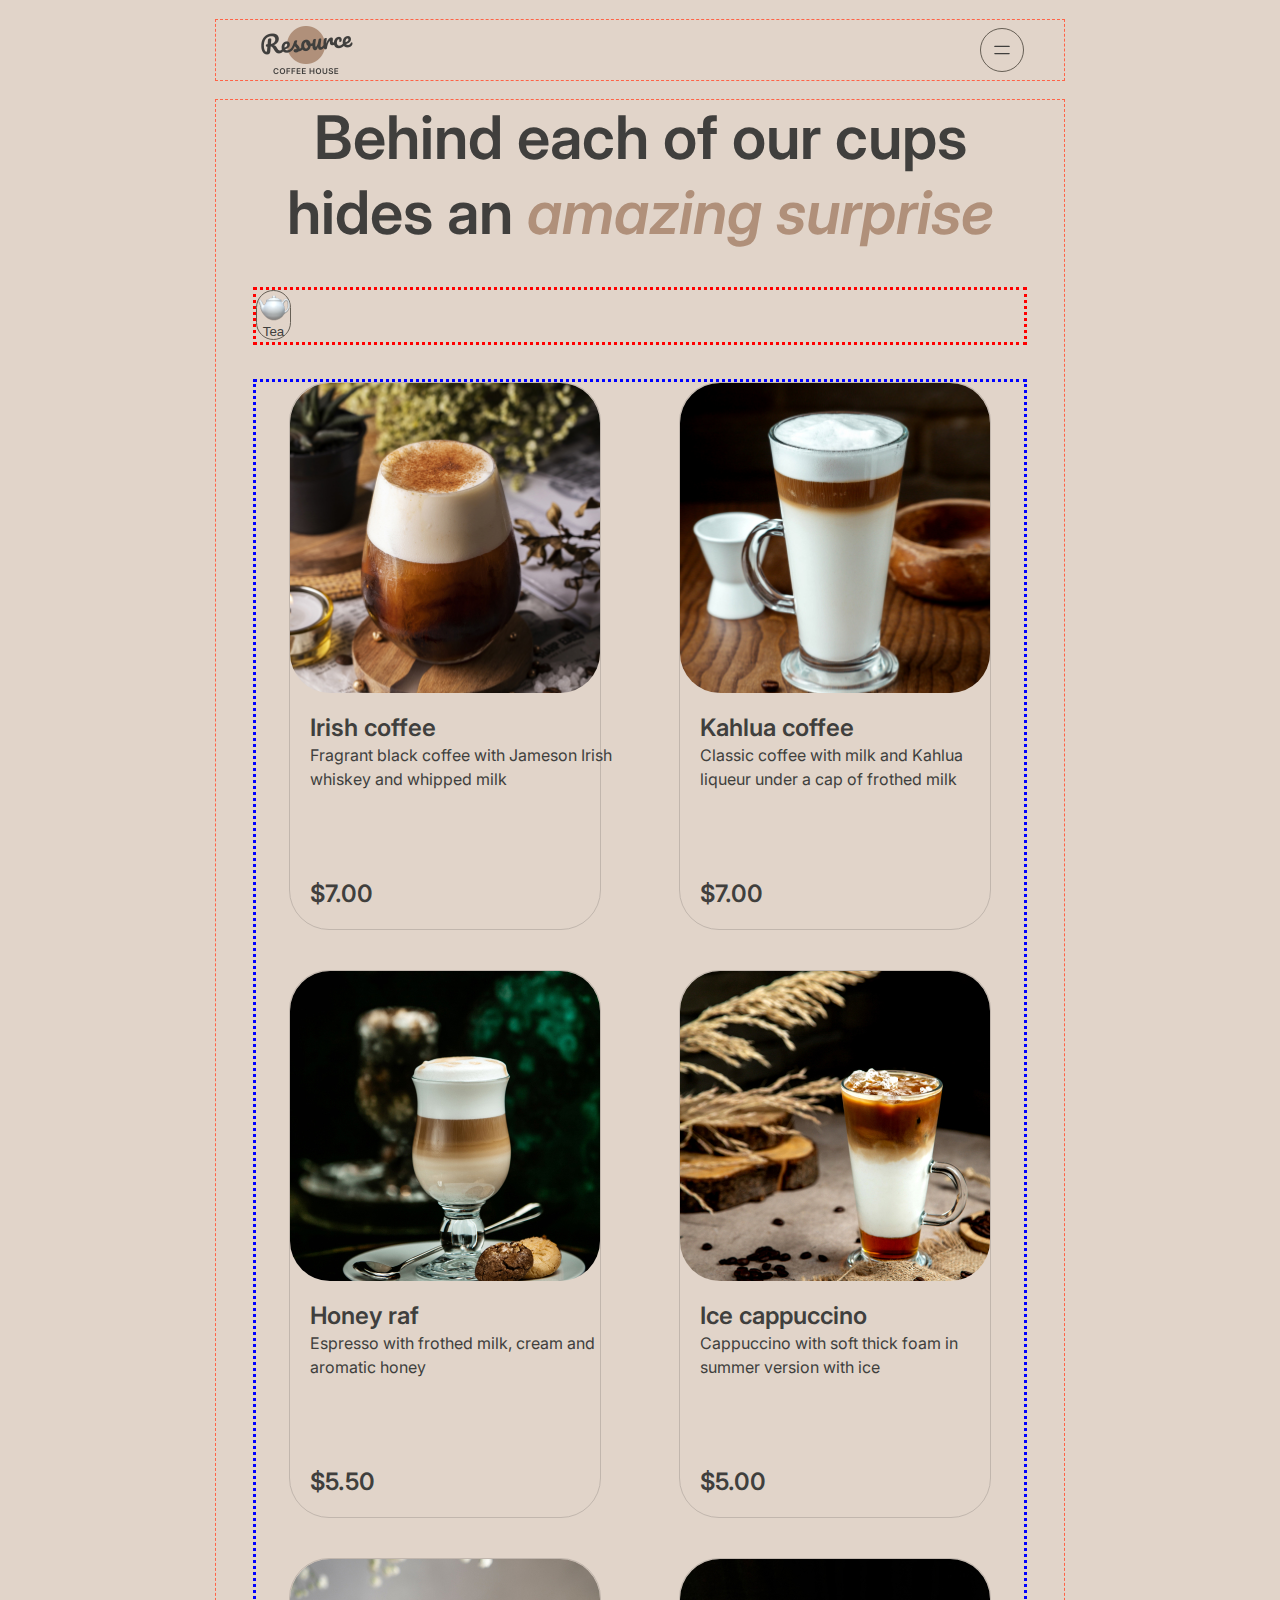
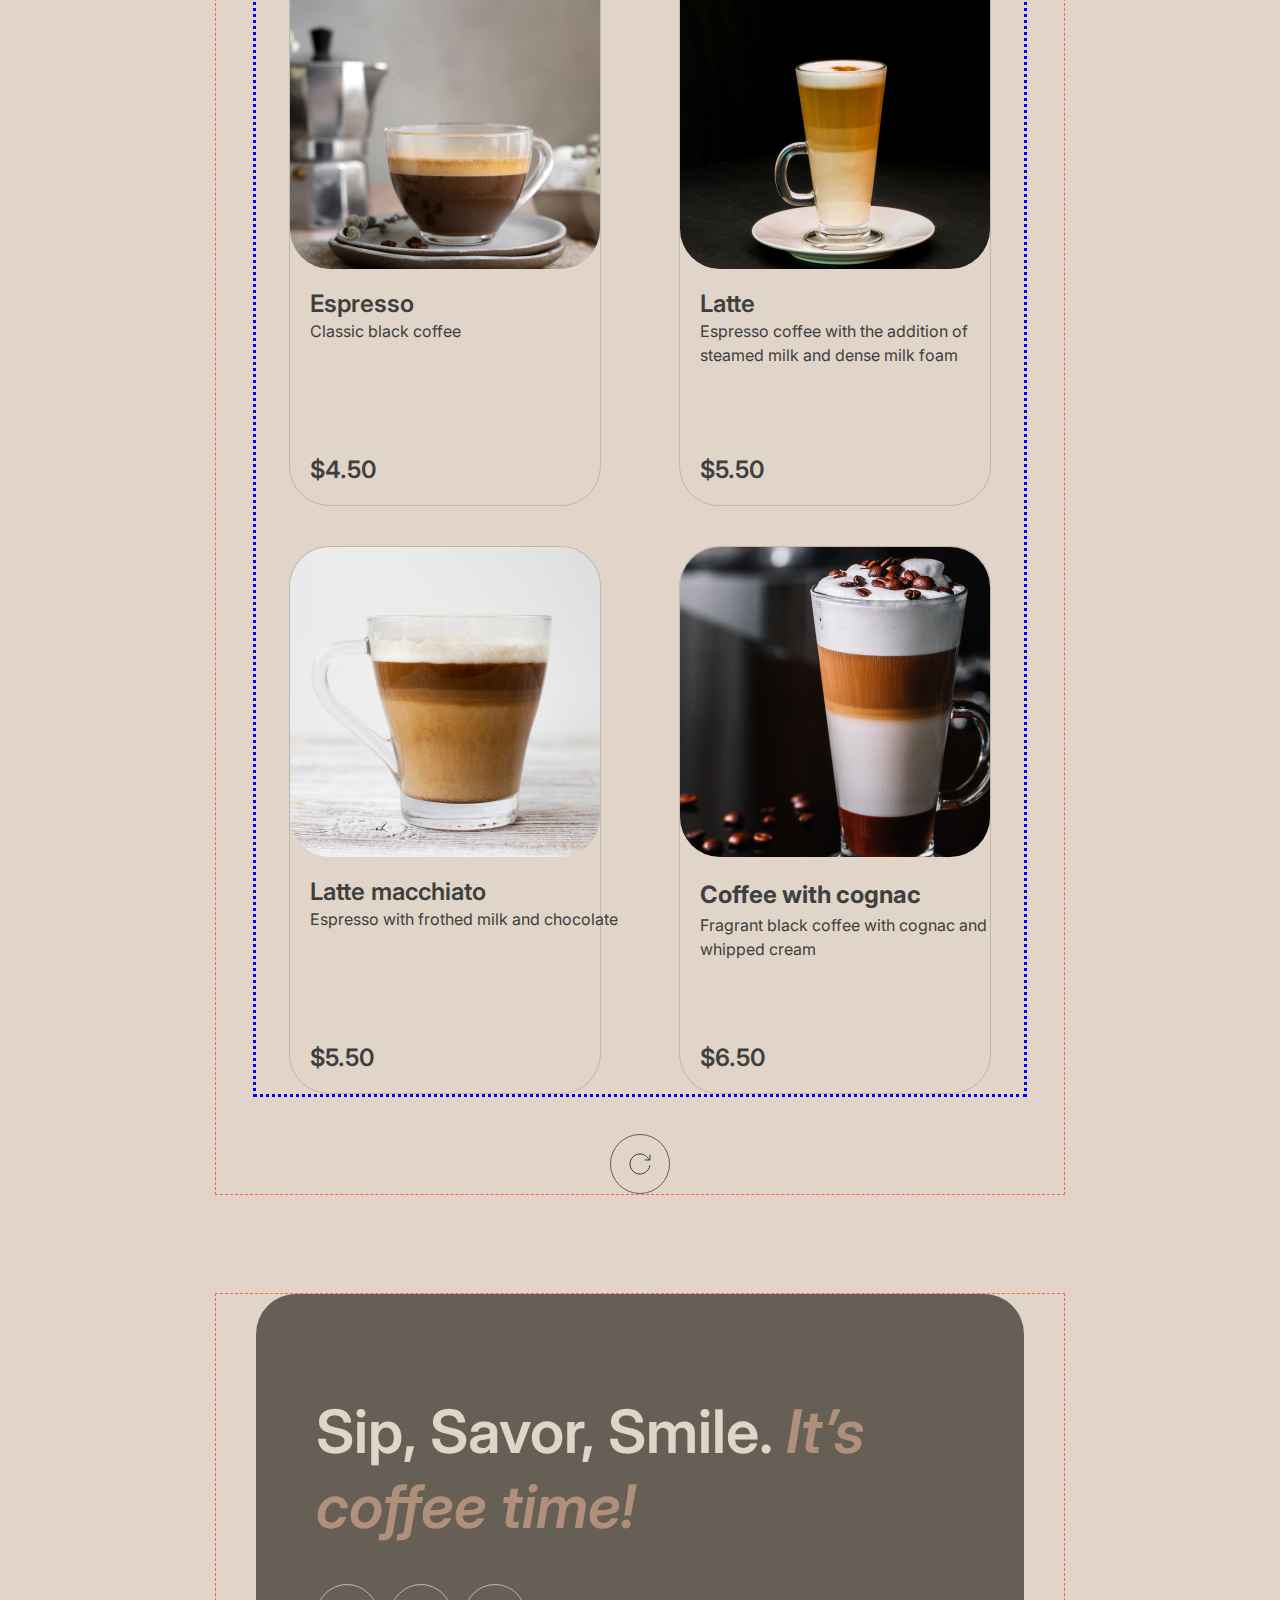
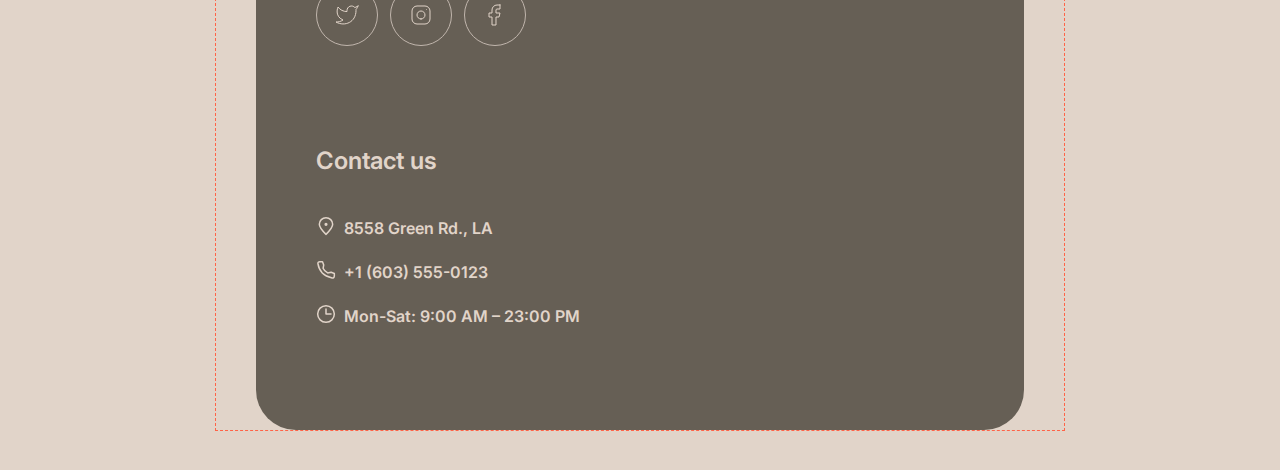
==== commit df9ce2cb: "feat: add Desktop for Menu" ====
--- a/menu.html
+++ b/menu.html
@@ -60,7 +60,7 @@
   <main>
 
     <!-- Menu -->
-    <section>
+    <section class="menu">
       <div class="container">
         <h1 class="visually-hidden">Our Menu</h1>
         <p class="menu__heading">Behind each of our cups hides an <span
@@ -73,121 +73,137 @@
           <li><input type="radio" name="menu" id="desserts">Dessert</li>
         </ul> -->
 
-        <ul class="menu">
-          <li class="menu__item">
-            <div class="product">
-              <div class="product__img-thumb">
-                <img class="product__img" src="./images/coffee/coffee-1.jpg"
-                  alt="a cup of Irish coffee">
-              </div>
-              <div class="product__wrap">
-                <h2 class="product__name">Irish coffee</h2>
-                <p class="product__description">Fragrant black coffee with
-                  Jameson
-                  Irish whiskey and whipped milk
-                </p>
-                <p class="product__price">$7.00</p>
-              </div>
-            </div>
-          </li>
-          <li class="menu__item">
-            <div class="product">
-              <div class="product__img-thumb">
-                <img class="product__img" src="./images/coffee/coffee-2.jpg"
-                  alt="a cup of Kahlua coffee">
-              </div>
-              <div class="product__wrap">
-                <h2 class="product__name">Kahlua coffee</h2>
-                <p class="product__description">Classic coffee with milk and
-                  Kahlua liqueur under a cap of frothed milk
-                </p>
-                <p class="product__price">$7.00</p>
-              </div>
-            </div>
-          </li>
-          <li class="menu__item">
-            <div class="product">
-              <div class="product__img-thumb">
-                <img src="./images/coffee/coffee-3.jpg"
-                  alt="a cup of Honey raf">
-              </div>
-              <div class="product__wrap">
-                <h2 class="product__name">Honey raf</h2>
-                <p class="product__description">Espresso with frothed milk,
-                  cream and aromatic honey</p>
-                <p class="product__price">$5.50</p>
-              </div>
-          </li>
-          <li class="menu__item">
-            <div class="product">
-              <div class="product__img-thumb">
-                <img src="./images/coffee/coffee-4.jpg"
-                  alt="a cup of Ice cappuccino">
-              </div>
-              <div class="product__wrap">
-                <h2 class="product__name">Ice cappuccino</h2>
-                <p class="product__description">Cappuccino with soft thick foam
-                  in summer version with ice</p>
-                <p class="product__price">$5.00</p>
-              </div>
-          </li>
-
-          <button class="load-more-btn" type="button">
-            <svg class="icon-load" width="24" height="24">
-              <use href="./images/icons/sprite.svg#icon-load"></use>
-            </svg>
+        <div class="menu__select">
+          <button class="menu__btn" type="button">
+            <div class="menu-btn__icon">
+              <img src="./images/icons/icon-tea.png" alt="">
+            </div>
+            <span class="menu-btn__name">Tea</span>
           </button>
-
-          <!-- <li class="menu__item">
-            <div class="product">
-              <div class="product__img-thumb">
-                <img src="#" alt="a cup of Espresso">
-              </div>
-              <div class="product__wrap">
-                <h2 class="product__name">Espresso</h2>
-                <p class="product__description">Classic black coffee</p>
-                <p class="product__price">$4.50</p>
-              </div>
-          </li>
-          <li class="menu__item">
-            <div class="product">
-              <div class="product__img-thumb">
-                <img src="#" alt="a cup of Latte">
-              </div>
-              <div class="product__wrap">
-                <h2 class="product__name">Latte</h2>
-                <p class="product__description">Espresso coffee with the
-                  addition of steamed milk and dense
-                  milk
-                  foam</p>
-                <p class="product__price">$5.50</p>
-              </div>
-          </li>
-          <li class="menu__item">
-            <div class="product">
-              <div class="product__img-thumb">
-                <img src="#" alt="a cup of Latte macchiato">
-              </div>
-              <div class="product__wrap">
-                <h2 class="product__name">Latte macchiato</h2>
-                <p class="product__description">Espresso with frothed milk and
-                  chocolate</p>
-                <p class="product__price">$5.50</p>
-              </div>
-          </li>
-          <li class="menu__item">
-            <div class="product">
-              <div class="product__img-thumb">
-                <img src="#" alt="a cup of Coffee with cognac">
-              </div>
+        </div>
+
+        <!-- <div class="menu-list-wrap"> -->
+        <ul class="menu__list">
+          <li class="menu__item product">
+            <!-- <div class="product"> -->
+            <div class="product__img-thumb">
+              <img class="product__img" src="./images/coffee/coffee-1.jpg"
+                alt="a cup of Irish coffee">
+            </div>
+            <div class="product__wrap">
+              <h2 class="product__name">Irish coffee</h2>
+              <p class="product__description">Fragrant black coffee with
+                Jameson
+                Irish whiskey and whipped milk
+              </p>
+              <p class="product__price">$7.00</p>
+            </div>
+            <!-- </div> -->
+          </li>
+          <li class="menu__item product">
+            <!-- <div class="product"> -->
+            <div class="product__img-thumb">
+              <img class="product__img" src="./images/coffee/coffee-2.jpg"
+                alt="a cup of Kahlua coffee">
+            </div>
+            <div class="product__wrap">
+              <h2 class="product__name">Kahlua coffee</h2>
+              <p class="product__description">Classic coffee with milk and
+                Kahlua liqueur under a cap of frothed milk
+              </p>
+              <p class="product__price">$7.00</p>
+            </div>
+            <!-- </div> -->
+          </li>
+          <li class="menu__item product">
+            <!-- <div class="product"> -->
+            <div class="product__img-thumb">
+              <img src="./images/coffee/coffee-3.jpg" alt="a cup of Honey raf">
+            </div>
+            <div class="product__wrap">
+              <h2 class="product__name">Honey raf</h2>
+              <p class="product__description">Espresso with frothed milk,
+                cream and aromatic honey</p>
+              <p class="product__price">$5.50</p>
+            </div>
+          </li>
+          <li class="menu__item product">
+            <!-- <div class="product"> -->
+            <div class="product__img-thumb">
+              <img src="./images/coffee/coffee-4.jpg"
+                alt="a cup of Ice cappuccino">
+            </div>
+            <div class="product__wrap">
+              <h2 class="product__name">Ice cappuccino</h2>
+              <p class="product__description">Cappuccino with soft thick
+                foam
+                in summer version with ice</p>
+              <p class="product__price">$5.00</p>
+            </div>
+          </li>
+
+
+
+          <li class="menu__item product">
+            <!-- <div class="product"> -->
+            <div class="product__img-thumb">
+              <img src="./images/coffee/coffee-5.jpg" alt="a cup of Espresso">
+            </div>
+            <div class="product__wrap">
+              <h2 class="product__name">Espresso</h2>
+              <p class="product__description">Classic black coffee</p>
+              <p class="product__price">$4.50</p>
+            </div>
+          </li>
+          <li class="menu__item product">
+            <!-- <div class="product"> -->
+            <div class="product__img-thumb">
+              <img src="./images/coffee/coffee-6.jpg" alt="a cup of Latte">
+            </div>
+            <div class="product__wrap">
+              <h2 class="product__name">Latte</h2>
+              <p class="product__description">Espresso coffee with the
+                addition of steamed milk and dense
+                milk
+                foam</p>
+              <p class="product__price">$5.50</p>
+            </div>
+          </li>
+          <li class="menu__item product">
+            <!-- <div class="product"> -->
+            <div class="product__img-thumb">
+              <img src="./images/coffee/coffee-7.jpg"
+                alt="a cup of Latte macchiato">
+            </div>
+            <div class="product__wrap">
+              <h2 class="product__name">Latte macchiato</h2>
+              <p class="product__description">Espresso with frothed milk and
+                chocolate</p>
+              <p class="product__price">$5.50</p>
+            </div>
+          </li>
+          <li class="menu__item product">
+            <!-- <div class="product"> -->
+            <div class="product__img-thumb">
+              <img src="./images/coffee/coffee-8.jpg"
+                alt="a cup of Coffee with cognac">
+            </div>
+            <div class="product__wrap">
               <h2>Coffee with cognac</h2>
               <p class="product__description">Fragrant black coffee with cognac
                 and whipped cream</p>
               <p class="product__price">$6.50</p>
             </div>
-          </li> -->
-
+          </li>
         </ul>
+        <!-- </div> -->
+
+        <button class="load-more-btn" type="button">
+          <svg class="icon-load" width="24" height="24">
+            <use href="./images/icons/sprite.svg#icon-load"></use>
+          </svg>
+        </button>
+
       </div>
     </section>
 
--- a/css/main.min.css
+++ b/css/main.min.css
@@ -1 +1 @@
-.load-more-btn,.social-link,.slider__btn,.pagination,.hero__btn,.nav__outer-link,.nav-list,.header__wrap,.btn-burger{display:-webkit-box;display:-ms-flexbox;display:flex;-webkit-box-align:center;-ms-flex-align:center;align-items:center;-webkit-box-pack:center;-ms-flex-pack:center;justify-content:center}.visually-hidden{position:absolute;width:1px;height:1px;margin:-1px;border:0;padding:0;white-space:nowrap;-webkit-clip-path:inset(100%);clip-path:inset(100%);clip:rect(0 0 0 0);overflow:hidden;outline:0;outline-offset:0}.mobile-app__link,.hero__btn{gap:8px;border-radius:100px;background-color:#e1d4c9;color:inherit;font-weight:600}.menu__heading,.footer__heading,.mobile-app__heading,.about__heading,.favorite-coffee__heading{font-size:32px;font-weight:600;line-height:1.25}@media screen and (min-width: 768px){.menu__heading,.footer__heading,.mobile-app__heading,.about__heading,.favorite-coffee__heading{font-size:60px}}.menu__heading--accent,.footer__heading--accent,.mobile-app__heading--accent,.about__heading--accent,.favorite-coffee__heading--accent{font-style:italic;color:#b0907a}h1,h2,h3,h4,h5,h6,p{margin-top:0;margin-bottom:0}ul{list-style:none;margin-top:0;margin-bottom:0;padding-left:0}a{text-decoration:none}img{display:block}button{margin:0;padding:0;color:inherit}body{margin:0;font-family:"Inter",sans-serif;font-size:16px;letter-spacing:normal;color:#403f3d;font-style:normal;font-weight:400;line-height:1.5;background-color:#e1d4c9}section{margin-bottom:100px}html{scroll-behavior:smooth}.container{outline:1px dashed tomato;margin-inline:auto;padding-inline:16px}@media screen and (min-width: 380px){.container{max-width:380px}}@media screen and (min-width: 768px){.container{max-width:768px;padding-inline:40px}}@media screen and (min-width: 1440px){.container{max-width:1440px}}.btn-burger{width:44px;height:44px;border-radius:100px;border:1px solid #665f55;background-color:rgba(0,0,0,0);margin-left:auto}.btn-burger__icon{stroke:#403f3d}@media screen and (min-width: 1440px){.btn-burger{display:none}}header{padding-block:20px}.header__wrap{min-width:100%}.header__nav{display:none}@media screen and (min-width: 1440px){.header__nav{-webkit-transform:translateY(-2px);transform:translateY(-2px);display:-webkit-box;display:-ms-flexbox;display:flex;width:100%;font-size:16px;font-style:normal;font-weight:600;line-height:1.5}}.nav-list{-webkit-box-flex:1;-ms-flex-positive:1;flex-grow:1}.nav-list__item:not(:last-child){margin-right:40px}.nav__link{position:relative;padding-top:5px;padding-bottom:5px;color:inherit}.nav__link::after{content:"";position:absolute;bottom:0;left:0;display:block;width:100%;height:2px;-webkit-transform:scaleX(0);transform:scaleX(0);background-color:#403f3d;opacity:0;-webkit-transition-property:opacity,none,none,-webkit-transform;transition-property:opacity,none,none,-webkit-transform;transition-property:transform,opacity,none,none;transition-property:transform,opacity,none,none,-webkit-transform;-webkit-transition-duration:300ms;transition-duration:300ms;-webkit-transition-timing-function:ease-in;transition-timing-function:ease-in;-webkit-transition-delay:0;transition-delay:0}.nav__link:hover:after,.nav__link:focus::after{-webkit-transform:scaleX(1);transform:scaleX(1);opacity:1}.nav__outer-link{gap:8px;padding-top:2px;padding-bottom:2px}.link__icon{fill:rgba(0,0,0,0);stroke:currentColor}.hero__background{width:100%;border-radius:40px;background-color:#fff;background-image:url("../../images/hero/img-hero.jpg");background-position:50% 50%;background-size:cover;padding:60px 16px}@media screen and (min-width: 768px){.hero__background{padding:100px 60px}}@media screen and (min-width: 1440px){.hero__background{padding:100px 100px}}@media screen and (min-width: 1440px){.hero__wrapper{width:530px}}.hero__heading{margin-bottom:40px;color:#e1d4c9;font-size:42px;font-weight:600;line-height:1.15}.hero__heading--accent{color:#b0907a;font-style:italic}@media screen and (min-width: 768px){.hero__heading{font-size:72px;line-height:1.05}}.hero__content{margin-bottom:40px;color:#e1d4c9}.hero__btn{max-width:200px;padding-top:20px;padding-bottom:20px}.hero__btn .btn-icon{fill:rgba(0,0,0,0);stroke:currentColor}@media screen and (min-width: 1440px){.hero__btn:hover,.hero__btn:focus{cursor:pointer}.hero__btn .btn-icon{opacity:0;-webkit-transition-property:opacity,none,none,none;transition-property:opacity,none,none,none;-webkit-transition-duration:300ms;transition-duration:300ms;-webkit-transition-timing-function:ease-in;transition-timing-function:ease-in;-webkit-transition-delay:0;transition-delay:0}.hero__btn:hover .btn-icon,.hero__btn:focus .btn-icon{opacity:1}.hero__btn .btn-text{-webkit-transform:translateX(15px);transform:translateX(15px);-webkit-transition-property:color,none,none,-webkit-transform;transition-property:color,none,none,-webkit-transform;transition-property:transform,color,none,none;transition-property:transform,color,none,none,-webkit-transform;-webkit-transition-duration:300ms;transition-duration:300ms;-webkit-transition-timing-function:ease-in;transition-timing-function:ease-in;-webkit-transition-delay:0;transition-delay:0}.hero__btn:hover .btn-text,.hero__btn:focus .btn-text{-webkit-transform:translateX(0);transform:translateX(0)}}.favorite-coffee__heading{margin-bottom:40px;width:100%;text-align:center}@media screen and (min-width: 1440px){.favorite-coffee__heading{text-shadow:0px 4px 4px rgba(0,0,0,.25)}}.card{margin-bottom:40px;margin-inline:auto;max-width:348px;text-align:center}@media screen and (min-width: 768px){.card{max-width:480px}}.card__img{margin-bottom:20px;width:100%;-o-object-fit:contain;object-fit:contain}.card__name{margin-bottom:16px;color:#403f3d;font-size:24px;font-weight:600;line-height:1.25}.card__description{margin-bottom:16px}.card__price{color:#403f3d;font-size:24px;font-weight:600;line-height:1.25}.pagination{gap:12px}.pagination__dot{height:4px;width:40px;border:2px solid #c1b6ad;border-radius:100px}.pagination__dot--current{border-color:#665f55}.slider{position:relative}.slider__btn{position:absolute;width:60px;height:60px;stroke:#403f3d;border-radius:100px;border:1px solid #665f55;background-color:#e1d4c9;-webkit-transition-property:background-color,stroke,none,none;transition-property:background-color,stroke,none,none;-webkit-transition-duration:300ms;transition-duration:300ms;-webkit-transition-timing-function:ease-in;transition-timing-function:ease-in;-webkit-transition-delay:0;transition-delay:0}@media screen and (max-width: calc(768px - 1px)){.slider__btn{display:none}}.slider__btn.btn--prev{left:0;top:calc(50% - 52px)}@media screen and (min-width: 1440px){.slider__btn.btn--prev{left:4px}}.slider__btn.btn--next{right:0;top:calc(50% - 52px)}@media screen and (min-width: 1440px){.slider__btn.btn--next{right:4px}}@media screen and (min-width: 1440px){.slider__btn{cursor:pointer}.slider__btn:hover,.slider__btn:focus{stroke:#e1d4c9;background-color:#665f55}}.about__heading{margin-bottom:40px;width:100%}@media screen and (min-width: 1440px){.gallery{display:-webkit-box;display:-ms-flexbox;display:flex;-webkit-box-orient:vertical;-webkit-box-direction:normal;-ms-flex-direction:column;flex-direction:column;max-height:1060px;-ms-flex-wrap:wrap;flex-wrap:wrap;gap:40px}}.gallery__item{margin-bottom:40px;height:590px;width:100%;border-radius:20px;overflow:hidden}@media screen and (max-width: calc(1440px - 1px)){.gallery__item:nth-child(2),.gallery__item:nth-child(3){display:none}}@media screen and (min-width: 1440px){.gallery__item{width:660px;margin-bottom:0px}.gallery__item:nth-child(2),.gallery__item:nth-child(3){height:430px}}.gallery__img{width:100%;height:100%;-o-object-fit:cover;object-fit:cover;-o-object-position:center;object-position:center;-webkit-transform:scale(1.23);transform:scale(1.23);-webkit-transition-property:none,none,none,-webkit-transform;transition-property:none,none,none,-webkit-transform;transition-property:transform,none,none,none;transition-property:transform,none,none,none,-webkit-transform;-webkit-transition-duration:300ms;transition-duration:300ms;-webkit-transition-timing-function:ease-in;transition-timing-function:ease-in;-webkit-transition-delay:0;transition-delay:0}@media screen and (min-width: 768px){.gallery__img{-webkit-transform:scale(1.06);transform:scale(1.06)}}@media screen and (min-width: 1440px){.gallery__img{-webkit-transform:scale(1.1);transform:scale(1.1)}}.gallery__item:hover .gallery__img{-webkit-transform:scale(1);transform:scale(1)}@media screen and (min-width: 1440px){.mobile-app__wrapper{display:-webkit-box;display:-ms-flexbox;display:flex;gap:100px;-webkit-box-align:center;-ms-flex-align:center;align-items:center}}.mobile-app__heading{margin-bottom:40px;width:100%}.mobile-app__text{margin-bottom:40px}.mobile-app__list{margin-bottom:40px}@media screen and (min-width: 768px){.mobile-app__list{margin-bottom:100px}}@media screen and (min-width: 1440px){.mobile-app__list{margin-bottom:0px}}@media screen and (max-width: calc(768px - 1px)){.mobile-app__list-item:not(:last-child){margin-bottom:20px}}@media screen and (min-width: 768px){.mobile-app__list-item{display:inline-block}.mobile-app__list-item:not(:last-child){margin-right:16px}}.mobile-app__link{display:-webkit-box;display:-ms-flexbox;display:flex;-webkit-box-align:center;-ms-flex-align:center;align-items:center;width:200px;padding:12px 20px;border:1px solid #665f55;-webkit-transition-property:background-color,color,none,none;transition-property:background-color,color,none,none;-webkit-transition-duration:300ms;transition-duration:300ms;-webkit-transition-timing-function:ease-in;transition-timing-function:ease-in;-webkit-transition-delay:0;transition-delay:0}@media screen and (min-width: 1440px){.mobile-app__link:hover,.mobile-app__link:focus{background-color:#665f55;color:#e1d4c9}}.mobile-app__link .btn__text-wrap{display:-webkit-box;display:-ms-flexbox;display:flex;-webkit-box-orient:vertical;-webkit-box-direction:normal;-ms-flex-direction:column;flex-direction:column}.mobile-app__link .btn__first-string{color:inherit;font-size:10px;font-weight:600;line-height:1.4}.mobile-app__link .btn__second-string{color:inherit;font-size:16px;font-weight:600;line-height:1.5}.btn__icon{fill:currentColor}.mobile-app__img{width:100%}@media screen and (min-width: 768px){.mobile-app__img{margin-inline:auto;width:630px}}footer{margin-bottom:40px;color:#e1d4c9}.footer__background{padding:60px 16px;border-radius:40px;background-color:#665f55}@media screen and (min-width: 768px){.footer__background{padding:100px 60px}}@media screen and (min-width: 1440px){.footer__background{display:-webkit-box;display:-ms-flexbox;display:flex;gap:100px;-webkit-box-align:center;-ms-flex-align:center;align-items:center;padding:100px}}@media screen and (min-width: 1440px){.offer__wrap{-ms-flex-preferred-size:530px;flex-basis:530px}}.footer__heading{margin-bottom:40px}.socials{margin-bottom:40px;display:-webkit-box;display:-ms-flexbox;display:flex;gap:12px}@media screen and (min-width: 768px){.socials{margin-bottom:100px}}@media screen and (min-width: 1440px){.socials{margin-bottom:0px}}.social-link{width:60px;height:60px;color:inherit;border-radius:100px;border:1px solid #c1b6ad;background-color:rgba(0,0,0,0);-webkit-transition-property:background-color,color,none,none;transition-property:background-color,color,none,none;-webkit-transition-duration:300ms;transition-duration:300ms;-webkit-transition-timing-function:ease-in;transition-timing-function:ease-in;-webkit-transition-delay:0;transition-delay:0}.social-link__icon{stroke:currentColor}@media screen and (min-width: 1440px){.social-link:hover,.social-link:focus{background-color:#e1d4c9;color:#403f3d}}.contacts__title{margin-bottom:40px;display:block;color:inherit;font-size:24px;font-weight:600;line-height:1.25}.contacts__item:not(:last-child){margin-bottom:16px}.contacts__link{position:relative;display:-webkit-inline-box;display:-ms-inline-flexbox;display:inline-flex;gap:8px;padding-bottom:4px;color:inherit;font-size:16px;font-weight:600;line-height:1.5}.contacts__link::after{content:"";position:absolute;bottom:0;left:0;display:block;width:100%;height:2px;-webkit-transform:scaleX(0);transform:scaleX(0);background-color:#e1d4c9;opacity:0;-webkit-transition-property:opacity,none,none,-webkit-transform;transition-property:opacity,none,none,-webkit-transform;transition-property:transform,opacity,none,none;transition-property:transform,opacity,none,none,-webkit-transform;-webkit-transition-duration:300ms;transition-duration:300ms;-webkit-transition-timing-function:ease-in;transition-timing-function:ease-in;-webkit-transition-delay:0;transition-delay:0}@media screen and (min-width: 1440px){.contacts__link:hover:after,.contacts__link:focus::after{-webkit-transform:scaleX(1);transform:scaleX(1);opacity:1}}.contacts__icon{stroke:currentColor}.contacts__schedule{display:-webkit-inline-box;display:-ms-inline-flexbox;display:inline-flex;gap:8px;color:inherit;font-size:16px;font-weight:600;line-height:1.5}.menu__heading{margin-bottom:40px;text-align:center}.menu__item{margin-bottom:40px}.categories{margin-bottom:40px}.product{margin-inline:auto;width:310px;border:1px solid #c1b6ad;border-radius:40px}.product__img-thumb{height:310px;width:100%;overflow:hidden;border-radius:40px}.product__img{width:100%;height:100%;-o-object-fit:cover;object-fit:cover;-o-object-position:center;object-position:center;-webkit-transform:scale(1.1);transform:scale(1.1)}.product__wrap{width:100%;height:196px;display:-webkit-box;display:-ms-flexbox;display:flex;-webkit-box-orient:vertical;-webkit-box-direction:normal;-ms-flex-direction:column;flex-direction:column;padding:20px}.product__name,.product__price{color:inherit;font-size:24px;font-weight:600;line-height:1.25}.product__description{-webkit-box-flex:1;-ms-flex-positive:1;flex-grow:1}.load-more-btn{margin-inline:auto;width:60px;height:60px;stroke:#403f3d;border-radius:100px;border:1px solid #665f55;background-color:#e1d4c9;-webkit-transition-property:background-color,stroke,none,none;transition-property:background-color,stroke,none,none;-webkit-transition-duration:300ms;transition-duration:300ms;-webkit-transition-timing-function:ease-in;transition-timing-function:ease-in;-webkit-transition-delay:0;transition-delay:0}.load-more-btn:hover,.load-more-btn:focus{stroke:#e1d4c9;background-color:#665f55}/*# sourceMappingURL=main.min.css.map */+.load-more-btn,.social-link,.slider__btn,.pagination,.hero__btn,.nav__outer-link,.nav-list,.header__wrap,.btn-burger{display:-webkit-box;display:-ms-flexbox;display:flex;-webkit-box-align:center;-ms-flex-align:center;align-items:center;-webkit-box-pack:center;-ms-flex-pack:center;justify-content:center}.visually-hidden{position:absolute;width:1px;height:1px;margin:-1px;border:0;padding:0;white-space:nowrap;-webkit-clip-path:inset(100%);clip-path:inset(100%);clip:rect(0 0 0 0);overflow:hidden;outline:0;outline-offset:0}.mobile-app__link,.hero__btn{gap:8px;border-radius:100px;background-color:#e1d4c9;color:inherit;font-weight:600}.menu__heading,.footer__heading,.mobile-app__heading,.about__heading,.favorite-coffee__heading{font-size:32px;font-weight:600;line-height:1.25}@media screen and (min-width: 768px){.menu__heading,.footer__heading,.mobile-app__heading,.about__heading,.favorite-coffee__heading{font-size:60px}}.menu__heading--accent,.footer__heading--accent,.mobile-app__heading--accent,.about__heading--accent,.favorite-coffee__heading--accent{font-style:italic;color:#b0907a}h1,h2,h3,h4,h5,h6,p{margin-top:0;margin-bottom:0}ul{list-style:none;margin-top:0;margin-bottom:0;padding-left:0}a{text-decoration:none}img{display:block}button{margin:0;padding:0;color:inherit}body{margin:0;font-family:"Inter",sans-serif;font-size:16px;letter-spacing:normal;color:#403f3d;font-style:normal;font-weight:400;line-height:1.5;background-color:#e1d4c9}section{margin-bottom:100px}html{scroll-behavior:smooth}.container{outline:1px dashed tomato;margin-inline:auto;padding-inline:16px}@media screen and (min-width: 380px){.container{max-width:380px}}@media screen and (min-width: 768px){.container{max-width:768px;padding-inline:40px}}@media screen and (min-width: 1440px){.container{max-width:1440px}}.btn-burger{width:44px;height:44px;border-radius:100px;border:1px solid #665f55;background-color:rgba(0,0,0,0);margin-left:auto}.btn-burger__icon{stroke:#403f3d}@media screen and (min-width: 1440px){.btn-burger{display:none}}header{padding-block:20px}.header__wrap{min-width:100%}.header__nav{display:none}@media screen and (min-width: 1440px){.header__nav{-webkit-transform:translateY(-2px);transform:translateY(-2px);display:-webkit-box;display:-ms-flexbox;display:flex;width:100%;font-size:16px;font-style:normal;font-weight:600;line-height:1.5}}.nav-list{-webkit-box-flex:1;-ms-flex-positive:1;flex-grow:1}.nav-list__item:not(:last-child){margin-right:40px}.nav__link{position:relative;padding-top:5px;padding-bottom:5px;color:inherit}.nav__link::after{content:"";position:absolute;bottom:0;left:0;display:block;width:100%;height:2px;-webkit-transform:scaleX(0);transform:scaleX(0);background-color:#403f3d;opacity:0;-webkit-transition-property:opacity,none,none,-webkit-transform;transition-property:opacity,none,none,-webkit-transform;transition-property:transform,opacity,none,none;transition-property:transform,opacity,none,none,-webkit-transform;-webkit-transition-duration:300ms;transition-duration:300ms;-webkit-transition-timing-function:ease-in;transition-timing-function:ease-in;-webkit-transition-delay:0;transition-delay:0}.nav__link:hover:after,.nav__link:focus::after{-webkit-transform:scaleX(1);transform:scaleX(1);opacity:1}.nav__outer-link{gap:8px;padding-top:2px;padding-bottom:2px}.link__icon{fill:rgba(0,0,0,0);stroke:currentColor}.hero__background{width:100%;border-radius:40px;background-color:#fff;background-image:url("../../images/hero/img-hero.jpg");background-position:50% 50%;background-size:cover;padding:60px 16px}@media screen and (min-width: 768px){.hero__background{padding:100px 60px}}@media screen and (min-width: 1440px){.hero__background{padding:100px 100px}}@media screen and (min-width: 1440px){.hero__wrapper{width:530px}}.hero__heading{margin-bottom:40px;color:#e1d4c9;font-size:42px;font-weight:600;line-height:1.15}.hero__heading--accent{color:#b0907a;font-style:italic}@media screen and (min-width: 768px){.hero__heading{font-size:72px;line-height:1.05}}.hero__content{margin-bottom:40px;color:#e1d4c9}.hero__btn{max-width:200px;padding-top:20px;padding-bottom:20px}.hero__btn .btn-icon{fill:rgba(0,0,0,0);stroke:currentColor}@media screen and (min-width: 1440px){.hero__btn:hover,.hero__btn:focus{cursor:pointer}.hero__btn .btn-icon{opacity:0;-webkit-transition-property:opacity,none,none,none;transition-property:opacity,none,none,none;-webkit-transition-duration:300ms;transition-duration:300ms;-webkit-transition-timing-function:ease-in;transition-timing-function:ease-in;-webkit-transition-delay:0;transition-delay:0}.hero__btn:hover .btn-icon,.hero__btn:focus .btn-icon{opacity:1}.hero__btn .btn-text{-webkit-transform:translateX(15px);transform:translateX(15px);-webkit-transition-property:color,none,none,-webkit-transform;transition-property:color,none,none,-webkit-transform;transition-property:transform,color,none,none;transition-property:transform,color,none,none,-webkit-transform;-webkit-transition-duration:300ms;transition-duration:300ms;-webkit-transition-timing-function:ease-in;transition-timing-function:ease-in;-webkit-transition-delay:0;transition-delay:0}.hero__btn:hover .btn-text,.hero__btn:focus .btn-text{-webkit-transform:translateX(0);transform:translateX(0)}}.favorite-coffee__heading{margin-bottom:40px;width:100%;text-align:center}@media screen and (min-width: 1440px){.favorite-coffee__heading{text-shadow:0px 4px 4px rgba(0,0,0,.25)}}.card{margin-bottom:40px;margin-inline:auto;max-width:348px;text-align:center}@media screen and (min-width: 768px){.card{max-width:480px}}.card__img{margin-bottom:20px;width:100%;-o-object-fit:contain;object-fit:contain}.card__name{margin-bottom:16px;color:#403f3d;font-size:24px;font-weight:600;line-height:1.25}.card__description{margin-bottom:16px}.card__price{color:#403f3d;font-size:24px;font-weight:600;line-height:1.25}.pagination{gap:12px}.pagination__dot{height:4px;width:40px;border:2px solid #c1b6ad;border-radius:100px}.pagination__dot--current{border-color:#665f55}.slider{position:relative}.slider__btn{position:absolute;width:60px;height:60px;stroke:#403f3d;border-radius:100px;border:1px solid #665f55;background-color:#e1d4c9;-webkit-transition-property:background-color,stroke,none,none;transition-property:background-color,stroke,none,none;-webkit-transition-duration:300ms;transition-duration:300ms;-webkit-transition-timing-function:ease-in;transition-timing-function:ease-in;-webkit-transition-delay:0;transition-delay:0}@media screen and (max-width: calc(768px - 1px)){.slider__btn{display:none}}.slider__btn.btn--prev{left:0;top:calc(50% - 52px)}@media screen and (min-width: 1440px){.slider__btn.btn--prev{left:4px}}.slider__btn.btn--next{right:0;top:calc(50% - 52px)}@media screen and (min-width: 1440px){.slider__btn.btn--next{right:4px}}@media screen and (min-width: 1440px){.slider__btn{cursor:pointer}.slider__btn:hover,.slider__btn:focus{stroke:#e1d4c9;background-color:#665f55}}.about__heading{margin-bottom:40px;width:100%}@media screen and (min-width: 1440px){.gallery{display:-webkit-box;display:-ms-flexbox;display:flex;-webkit-box-orient:vertical;-webkit-box-direction:normal;-ms-flex-direction:column;flex-direction:column;max-height:1060px;-ms-flex-wrap:wrap;flex-wrap:wrap;gap:40px}}.gallery__item{margin-bottom:40px;height:590px;width:100%;border-radius:20px;overflow:hidden}@media screen and (max-width: calc(1440px - 1px)){.gallery__item:nth-child(2),.gallery__item:nth-child(3){display:none}}@media screen and (min-width: 1440px){.gallery__item{width:660px;margin-bottom:0px}.gallery__item:nth-child(2),.gallery__item:nth-child(3){height:430px}}.gallery__img{width:100%;height:100%;-o-object-fit:cover;object-fit:cover;-o-object-position:center;object-position:center;-webkit-transform:scale(1.23);transform:scale(1.23);-webkit-transition-property:none,none,none,-webkit-transform;transition-property:none,none,none,-webkit-transform;transition-property:transform,none,none,none;transition-property:transform,none,none,none,-webkit-transform;-webkit-transition-duration:300ms;transition-duration:300ms;-webkit-transition-timing-function:ease-in;transition-timing-function:ease-in;-webkit-transition-delay:0;transition-delay:0}@media screen and (min-width: 768px){.gallery__img{-webkit-transform:scale(1.06);transform:scale(1.06)}}@media screen and (min-width: 1440px){.gallery__img{-webkit-transform:scale(1.1);transform:scale(1.1)}}.gallery__item:hover .gallery__img{-webkit-transform:scale(1);transform:scale(1)}@media screen and (min-width: 1440px){.mobile-app__wrapper{display:-webkit-box;display:-ms-flexbox;display:flex;gap:100px;-webkit-box-align:center;-ms-flex-align:center;align-items:center}}.mobile-app__heading{margin-bottom:40px;width:100%}.mobile-app__text{margin-bottom:40px}.mobile-app__list{margin-bottom:40px}@media screen and (min-width: 768px){.mobile-app__list{margin-bottom:100px}}@media screen and (min-width: 1440px){.mobile-app__list{margin-bottom:0px}}@media screen and (max-width: calc(768px - 1px)){.mobile-app__list-item:not(:last-child){margin-bottom:20px}}@media screen and (min-width: 768px){.mobile-app__list-item{display:inline-block}.mobile-app__list-item:not(:last-child){margin-right:16px}}.mobile-app__link{display:-webkit-box;display:-ms-flexbox;display:flex;-webkit-box-align:center;-ms-flex-align:center;align-items:center;width:200px;padding:12px 20px;border:1px solid #665f55;-webkit-transition-property:background-color,color,none,none;transition-property:background-color,color,none,none;-webkit-transition-duration:300ms;transition-duration:300ms;-webkit-transition-timing-function:ease-in;transition-timing-function:ease-in;-webkit-transition-delay:0;transition-delay:0}@media screen and (min-width: 1440px){.mobile-app__link:hover,.mobile-app__link:focus{background-color:#665f55;color:#e1d4c9}}.mobile-app__link .btn__text-wrap{display:-webkit-box;display:-ms-flexbox;display:flex;-webkit-box-orient:vertical;-webkit-box-direction:normal;-ms-flex-direction:column;flex-direction:column}.mobile-app__link .btn__first-string{color:inherit;font-size:10px;font-weight:600;line-height:1.4}.mobile-app__link .btn__second-string{color:inherit;font-size:16px;font-weight:600;line-height:1.5}.btn__icon{fill:currentColor}.mobile-app__img{width:100%}@media screen and (min-width: 768px){.mobile-app__img{margin-inline:auto;width:630px}}footer{margin-bottom:40px;color:#e1d4c9}.footer__background{padding:60px 16px;border-radius:40px;background-color:#665f55}@media screen and (min-width: 768px){.footer__background{padding:100px 60px}}@media screen and (min-width: 1440px){.footer__background{display:-webkit-box;display:-ms-flexbox;display:flex;gap:100px;-webkit-box-align:center;-ms-flex-align:center;align-items:center;padding:100px}}@media screen and (min-width: 1440px){.offer__wrap{-ms-flex-preferred-size:530px;flex-basis:530px}}.footer__heading{margin-bottom:40px}.socials{margin-bottom:40px;display:-webkit-box;display:-ms-flexbox;display:flex;gap:12px}@media screen and (min-width: 768px){.socials{margin-bottom:100px}}@media screen and (min-width: 1440px){.socials{margin-bottom:0px}}.social-link{width:60px;height:60px;color:inherit;border-radius:100px;border:1px solid #c1b6ad;background-color:rgba(0,0,0,0);-webkit-transition-property:background-color,color,none,none;transition-property:background-color,color,none,none;-webkit-transition-duration:300ms;transition-duration:300ms;-webkit-transition-timing-function:ease-in;transition-timing-function:ease-in;-webkit-transition-delay:0;transition-delay:0}.social-link__icon{stroke:currentColor}@media screen and (min-width: 1440px){.social-link:hover,.social-link:focus{background-color:#e1d4c9;color:#403f3d}}.contacts__title{margin-bottom:40px;display:block;color:inherit;font-size:24px;font-weight:600;line-height:1.25}.contacts__item:not(:last-child){margin-bottom:16px}.contacts__link{position:relative;display:-webkit-inline-box;display:-ms-inline-flexbox;display:inline-flex;gap:8px;padding-bottom:4px;color:inherit;font-size:16px;font-weight:600;line-height:1.5}.contacts__link::after{content:"";position:absolute;bottom:0;left:0;display:block;width:100%;height:2px;-webkit-transform:scaleX(0);transform:scaleX(0);background-color:#e1d4c9;opacity:0;-webkit-transition-property:opacity,none,none,-webkit-transform;transition-property:opacity,none,none,-webkit-transform;transition-property:transform,opacity,none,none;transition-property:transform,opacity,none,none,-webkit-transform;-webkit-transition-duration:300ms;transition-duration:300ms;-webkit-transition-timing-function:ease-in;transition-timing-function:ease-in;-webkit-transition-delay:0;transition-delay:0}@media screen and (min-width: 1440px){.contacts__link:hover:after,.contacts__link:focus::after{-webkit-transform:scaleX(1);transform:scaleX(1);opacity:1}}.contacts__icon{stroke:currentColor}.contacts__schedule{display:-webkit-inline-box;display:-ms-inline-flexbox;display:inline-flex;gap:8px;color:inherit;font-size:16px;font-weight:600;line-height:1.5}.menu__heading{margin-bottom:40px;text-align:center}.menu__select{margin-bottom:40px;outline:3px dotted red}.menu__btn{border-radius:100px;border:1px solid #665f55;background-color:#e1d4c9}.menu__list{margin-bottom:40px;outline:3px dotted blue;display:-webkit-box;display:-ms-flexbox;display:flex;-ms-flex-wrap:wrap;flex-wrap:wrap;gap:40px}@media screen and (min-width: 768px)and (max-width: calc(1440px - 1px)){.menu__list{padding-inline:14px}}.menu__item{margin-inline:auto}.categories{margin-bottom:40px}.load-more-btn{margin-inline:auto;width:60px;height:60px;stroke:#403f3d;border-radius:100px;border:1px solid #665f55;background-color:#e1d4c9;-webkit-transition-property:background-color,stroke,none,none;transition-property:background-color,stroke,none,none;-webkit-transition-duration:300ms;transition-duration:300ms;-webkit-transition-timing-function:ease-in;transition-timing-function:ease-in;-webkit-transition-delay:0;transition-delay:0}.load-more-btn:hover,.load-more-btn:focus{stroke:#e1d4c9;background-color:#665f55}.product{width:310px;border:1px solid #c1b6ad;border-radius:40px}.product__img-thumb{height:310px;width:100%;overflow:hidden;border-radius:40px}.product__img{width:100%;height:100%;-o-object-fit:cover;object-fit:cover;-o-object-position:center;object-position:center;-webkit-transform:scale(1.1);transform:scale(1.1)}.product__wrap{width:100%;height:196px;display:-webkit-box;display:-ms-flexbox;display:flex;-webkit-box-orient:vertical;-webkit-box-direction:normal;-ms-flex-direction:column;flex-direction:column;padding:20px}.product__name,.product__price{color:inherit;font-size:24px;font-weight:600;line-height:1.25}.product__description{-webkit-box-flex:1;-ms-flex-positive:1;flex-grow:1}/*# sourceMappingURL=main.min.css.map */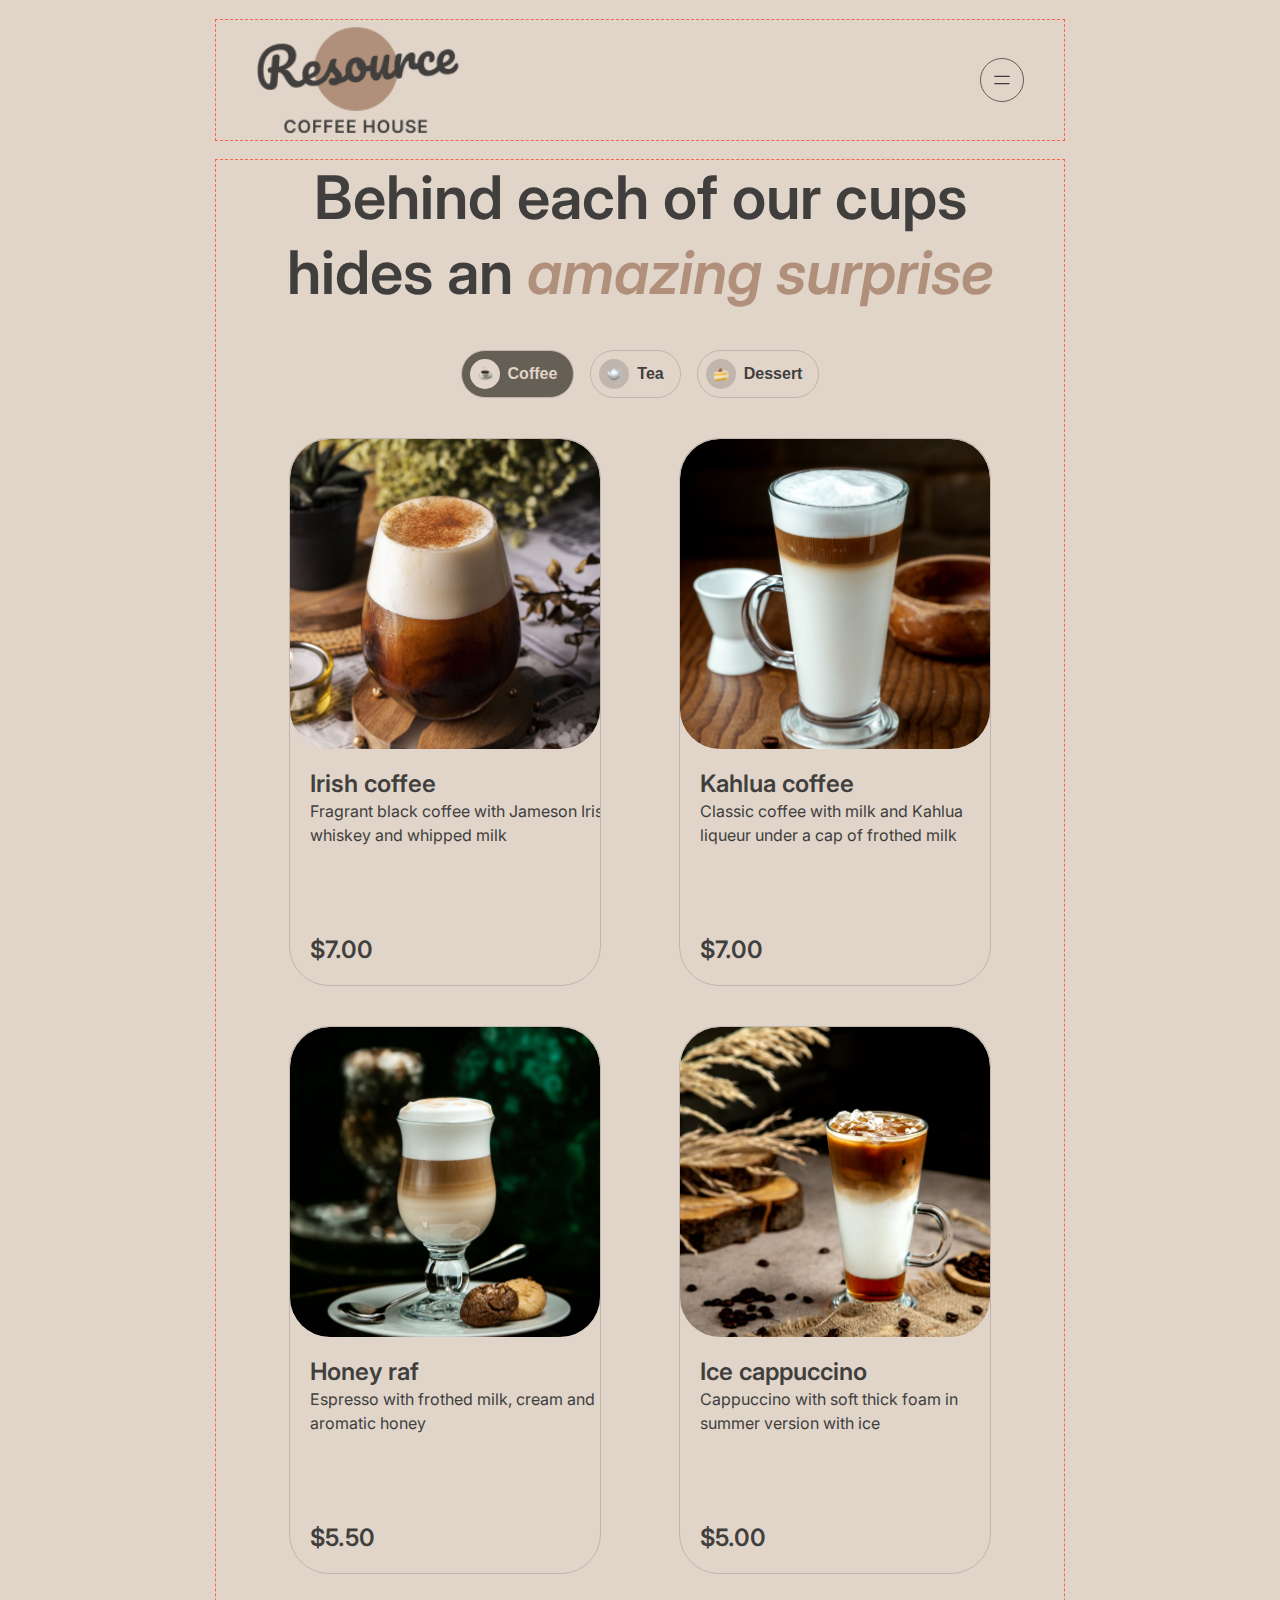
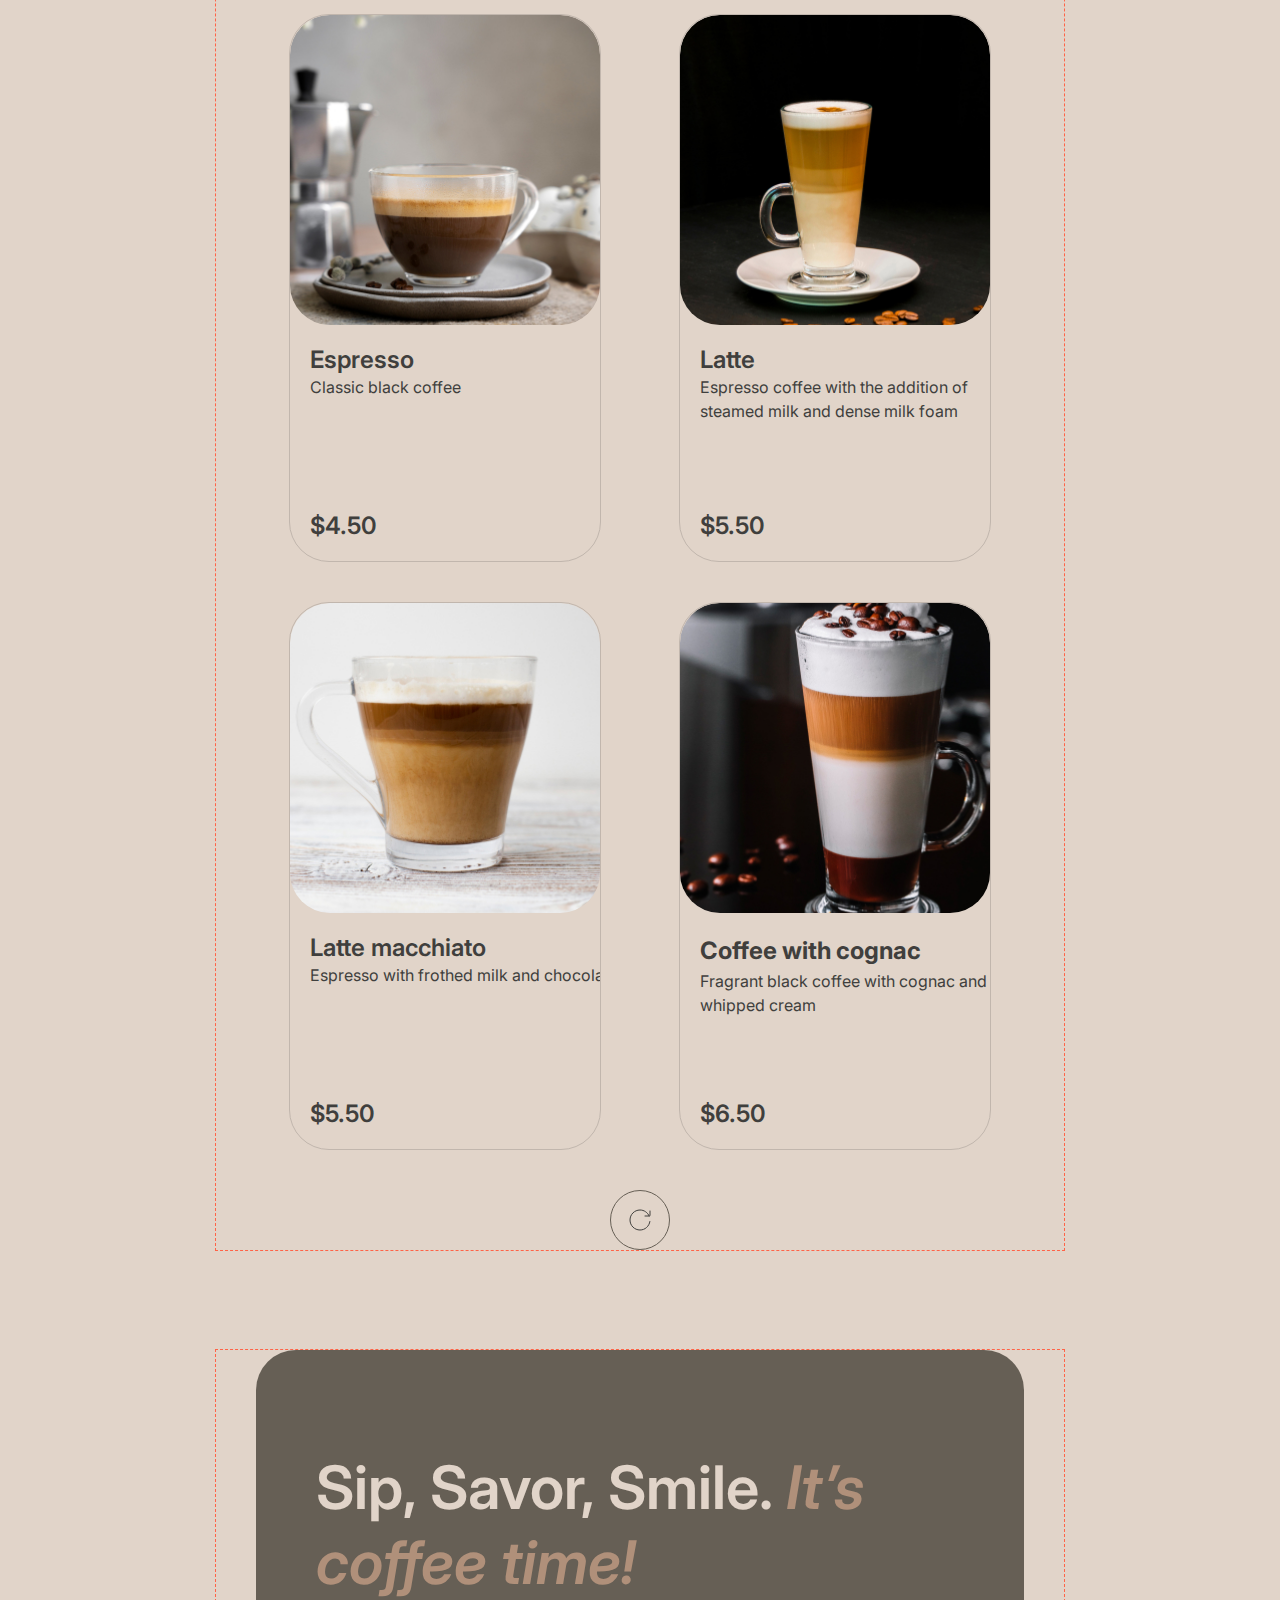
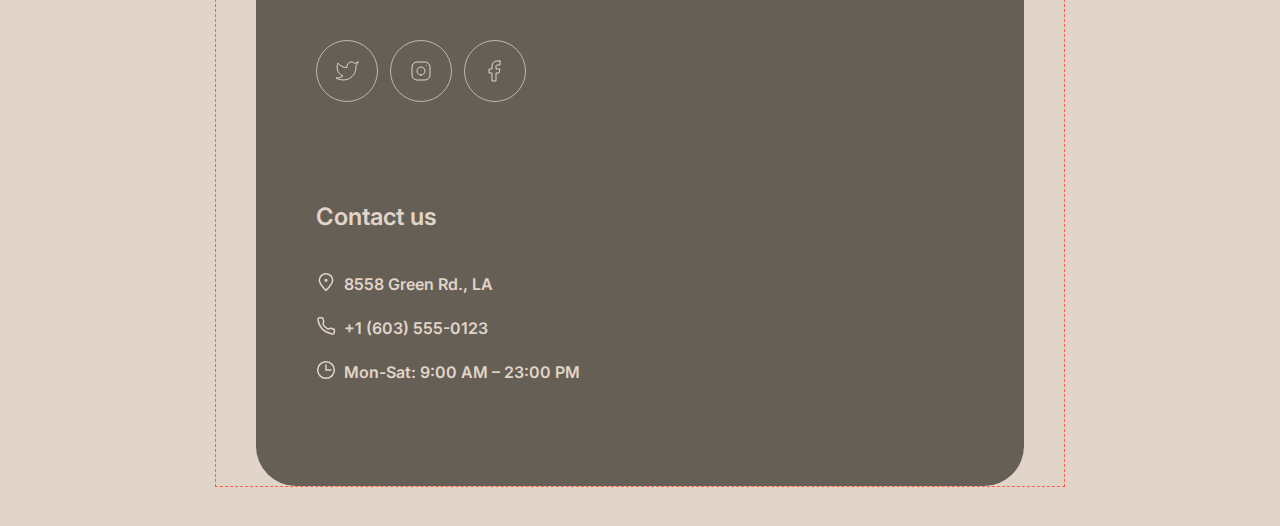
==== commit 8d8cf1c4: "feat: finish Menu" ====
--- a/menu.html
+++ b/menu.html
@@ -23,7 +23,8 @@
     <div class="container">
       <div class="header__wrap">
         <a href="./index.html">
-          <img src="./images/logo_x2.png" alt="Logo" width="100">
+          <img class="product__img" src="./images/logo_x2.png" alt="Logo"
+            width="100">
         </a>
         <nav class="header__nav">
           <ul class="nav-list">
@@ -74,12 +75,20 @@
         </ul> -->
 
         <div class="menu__select">
-          <button class="menu__btn" type="button">
-            <div class="menu-btn__icon">
-              <img src="./images/icons/icon-tea.png" alt="">
-            </div>
+          <button class="menu-btn active" type="button">
+            <div class="menu-btn__icon menu-btn__icon--coffee"></div>
+            <span class="menu-btn__name">Coffee</span>
+          </button>
+
+          <button class="menu-btn" type="button">
+            <div class="menu-btn__icon menu-btn__icon--tea"></div>
             <span class="menu-btn__name">Tea</span>
           </button>
+
+          <button class="menu-btn" type="button">
+            <div class="menu-btn__icon menu-btn__icon--dessert"></div>
+            <span class="menu-btn__name">Dessert</span>
+          </button>
         </div>
 
         <!-- <div class="menu-list-wrap"> -->
@@ -93,12 +102,11 @@
             <div class="product__wrap">
               <h2 class="product__name">Irish coffee</h2>
               <p class="product__description">Fragrant black coffee with
-                Jameson
-                Irish whiskey and whipped milk
+                Jameson Irish whiskey and whipped milk
               </p>
               <p class="product__price">$7.00</p>
             </div>
-            <!-- </div> -->
+            <!-- </div>  -->
           </li>
           <li class="menu__item product">
             <!-- <div class="product"> -->
@@ -118,7 +126,8 @@
           <li class="menu__item product">
             <!-- <div class="product"> -->
             <div class="product__img-thumb">
-              <img src="./images/coffee/coffee-3.jpg" alt="a cup of Honey raf">
+              <img class="product__img" src="./images/coffee/coffee-3.jpg"
+                alt="a cup of Honey raf">
             </div>
             <div class="product__wrap">
               <h2 class="product__name">Honey raf</h2>
@@ -130,7 +139,7 @@
           <li class="menu__item product">
             <!-- <div class="product"> -->
             <div class="product__img-thumb">
-              <img src="./images/coffee/coffee-4.jpg"
+              <img class="product__img" src="./images/coffee/coffee-4.jpg"
                 alt="a cup of Ice cappuccino">
             </div>
             <div class="product__wrap">
@@ -147,7 +156,8 @@
           <li class="menu__item product">
             <!-- <div class="product"> -->
             <div class="product__img-thumb">
-              <img src="./images/coffee/coffee-5.jpg" alt="a cup of Espresso">
+              <img class="product__img" src="./images/coffee/coffee-5.jpg"
+                alt="a cup of Espresso">
             </div>
             <div class="product__wrap">
               <h2 class="product__name">Espresso</h2>
@@ -158,7 +168,8 @@
           <li class="menu__item product">
             <!-- <div class="product"> -->
             <div class="product__img-thumb">
-              <img src="./images/coffee/coffee-6.jpg" alt="a cup of Latte">
+              <img class="product__img" src="./images/coffee/coffee-6.jpg"
+                alt="a cup of Latte">
             </div>
             <div class="product__wrap">
               <h2 class="product__name">Latte</h2>
@@ -172,7 +183,7 @@
           <li class="menu__item product">
             <!-- <div class="product"> -->
             <div class="product__img-thumb">
-              <img src="./images/coffee/coffee-7.jpg"
+              <img class="product__img" src="./images/coffee/coffee-7.jpg"
                 alt="a cup of Latte macchiato">
             </div>
             <div class="product__wrap">
@@ -185,7 +196,7 @@
           <li class="menu__item product">
             <!-- <div class="product"> -->
             <div class="product__img-thumb">
-              <img src="./images/coffee/coffee-8.jpg"
+              <img class="product__img" src="./images/coffee/coffee-8.jpg"
                 alt="a cup of Coffee with cognac">
             </div>
             <div class="product__wrap">
--- a/css/main.min.css
+++ b/css/main.min.css
@@ -1 +1 @@
-.load-more-btn,.social-link,.slider__btn,.pagination,.hero__btn,.nav__outer-link,.nav-list,.header__wrap,.btn-burger{display:-webkit-box;display:-ms-flexbox;display:flex;-webkit-box-align:center;-ms-flex-align:center;align-items:center;-webkit-box-pack:center;-ms-flex-pack:center;justify-content:center}.visually-hidden{position:absolute;width:1px;height:1px;margin:-1px;border:0;padding:0;white-space:nowrap;-webkit-clip-path:inset(100%);clip-path:inset(100%);clip:rect(0 0 0 0);overflow:hidden;outline:0;outline-offset:0}.mobile-app__link,.hero__btn{gap:8px;border-radius:100px;background-color:#e1d4c9;color:inherit;font-weight:600}.menu__heading,.footer__heading,.mobile-app__heading,.about__heading,.favorite-coffee__heading{font-size:32px;font-weight:600;line-height:1.25}@media screen and (min-width: 768px){.menu__heading,.footer__heading,.mobile-app__heading,.about__heading,.favorite-coffee__heading{font-size:60px}}.menu__heading--accent,.footer__heading--accent,.mobile-app__heading--accent,.about__heading--accent,.favorite-coffee__heading--accent{font-style:italic;color:#b0907a}h1,h2,h3,h4,h5,h6,p{margin-top:0;margin-bottom:0}ul{list-style:none;margin-top:0;margin-bottom:0;padding-left:0}a{text-decoration:none}img{display:block}button{margin:0;padding:0;color:inherit}body{margin:0;font-family:"Inter",sans-serif;font-size:16px;letter-spacing:normal;color:#403f3d;font-style:normal;font-weight:400;line-height:1.5;background-color:#e1d4c9}section{margin-bottom:100px}html{scroll-behavior:smooth}.container{outline:1px dashed tomato;margin-inline:auto;padding-inline:16px}@media screen and (min-width: 380px){.container{max-width:380px}}@media screen and (min-width: 768px){.container{max-width:768px;padding-inline:40px}}@media screen and (min-width: 1440px){.container{max-width:1440px}}.btn-burger{width:44px;height:44px;border-radius:100px;border:1px solid #665f55;background-color:rgba(0,0,0,0);margin-left:auto}.btn-burger__icon{stroke:#403f3d}@media screen and (min-width: 1440px){.btn-burger{display:none}}header{padding-block:20px}.header__wrap{min-width:100%}.header__nav{display:none}@media screen and (min-width: 1440px){.header__nav{-webkit-transform:translateY(-2px);transform:translateY(-2px);display:-webkit-box;display:-ms-flexbox;display:flex;width:100%;font-size:16px;font-style:normal;font-weight:600;line-height:1.5}}.nav-list{-webkit-box-flex:1;-ms-flex-positive:1;flex-grow:1}.nav-list__item:not(:last-child){margin-right:40px}.nav__link{position:relative;padding-top:5px;padding-bottom:5px;color:inherit}.nav__link::after{content:"";position:absolute;bottom:0;left:0;display:block;width:100%;height:2px;-webkit-transform:scaleX(0);transform:scaleX(0);background-color:#403f3d;opacity:0;-webkit-transition-property:opacity,none,none,-webkit-transform;transition-property:opacity,none,none,-webkit-transform;transition-property:transform,opacity,none,none;transition-property:transform,opacity,none,none,-webkit-transform;-webkit-transition-duration:300ms;transition-duration:300ms;-webkit-transition-timing-function:ease-in;transition-timing-function:ease-in;-webkit-transition-delay:0;transition-delay:0}.nav__link:hover:after,.nav__link:focus::after{-webkit-transform:scaleX(1);transform:scaleX(1);opacity:1}.nav__outer-link{gap:8px;padding-top:2px;padding-bottom:2px}.link__icon{fill:rgba(0,0,0,0);stroke:currentColor}.hero__background{width:100%;border-radius:40px;background-color:#fff;background-image:url("../../images/hero/img-hero.jpg");background-position:50% 50%;background-size:cover;padding:60px 16px}@media screen and (min-width: 768px){.hero__background{padding:100px 60px}}@media screen and (min-width: 1440px){.hero__background{padding:100px 100px}}@media screen and (min-width: 1440px){.hero__wrapper{width:530px}}.hero__heading{margin-bottom:40px;color:#e1d4c9;font-size:42px;font-weight:600;line-height:1.15}.hero__heading--accent{color:#b0907a;font-style:italic}@media screen and (min-width: 768px){.hero__heading{font-size:72px;line-height:1.05}}.hero__content{margin-bottom:40px;color:#e1d4c9}.hero__btn{max-width:200px;padding-top:20px;padding-bottom:20px}.hero__btn .btn-icon{fill:rgba(0,0,0,0);stroke:currentColor}@media screen and (min-width: 1440px){.hero__btn:hover,.hero__btn:focus{cursor:pointer}.hero__btn .btn-icon{opacity:0;-webkit-transition-property:opacity,none,none,none;transition-property:opacity,none,none,none;-webkit-transition-duration:300ms;transition-duration:300ms;-webkit-transition-timing-function:ease-in;transition-timing-function:ease-in;-webkit-transition-delay:0;transition-delay:0}.hero__btn:hover .btn-icon,.hero__btn:focus .btn-icon{opacity:1}.hero__btn .btn-text{-webkit-transform:translateX(15px);transform:translateX(15px);-webkit-transition-property:color,none,none,-webkit-transform;transition-property:color,none,none,-webkit-transform;transition-property:transform,color,none,none;transition-property:transform,color,none,none,-webkit-transform;-webkit-transition-duration:300ms;transition-duration:300ms;-webkit-transition-timing-function:ease-in;transition-timing-function:ease-in;-webkit-transition-delay:0;transition-delay:0}.hero__btn:hover .btn-text,.hero__btn:focus .btn-text{-webkit-transform:translateX(0);transform:translateX(0)}}.favorite-coffee__heading{margin-bottom:40px;width:100%;text-align:center}@media screen and (min-width: 1440px){.favorite-coffee__heading{text-shadow:0px 4px 4px rgba(0,0,0,.25)}}.card{margin-bottom:40px;margin-inline:auto;max-width:348px;text-align:center}@media screen and (min-width: 768px){.card{max-width:480px}}.card__img{margin-bottom:20px;width:100%;-o-object-fit:contain;object-fit:contain}.card__name{margin-bottom:16px;color:#403f3d;font-size:24px;font-weight:600;line-height:1.25}.card__description{margin-bottom:16px}.card__price{color:#403f3d;font-size:24px;font-weight:600;line-height:1.25}.pagination{gap:12px}.pagination__dot{height:4px;width:40px;border:2px solid #c1b6ad;border-radius:100px}.pagination__dot--current{border-color:#665f55}.slider{position:relative}.slider__btn{position:absolute;width:60px;height:60px;stroke:#403f3d;border-radius:100px;border:1px solid #665f55;background-color:#e1d4c9;-webkit-transition-property:background-color,stroke,none,none;transition-property:background-color,stroke,none,none;-webkit-transition-duration:300ms;transition-duration:300ms;-webkit-transition-timing-function:ease-in;transition-timing-function:ease-in;-webkit-transition-delay:0;transition-delay:0}@media screen and (max-width: calc(768px - 1px)){.slider__btn{display:none}}.slider__btn.btn--prev{left:0;top:calc(50% - 52px)}@media screen and (min-width: 1440px){.slider__btn.btn--prev{left:4px}}.slider__btn.btn--next{right:0;top:calc(50% - 52px)}@media screen and (min-width: 1440px){.slider__btn.btn--next{right:4px}}@media screen and (min-width: 1440px){.slider__btn{cursor:pointer}.slider__btn:hover,.slider__btn:focus{stroke:#e1d4c9;background-color:#665f55}}.about__heading{margin-bottom:40px;width:100%}@media screen and (min-width: 1440px){.gallery{display:-webkit-box;display:-ms-flexbox;display:flex;-webkit-box-orient:vertical;-webkit-box-direction:normal;-ms-flex-direction:column;flex-direction:column;max-height:1060px;-ms-flex-wrap:wrap;flex-wrap:wrap;gap:40px}}.gallery__item{margin-bottom:40px;height:590px;width:100%;border-radius:20px;overflow:hidden}@media screen and (max-width: calc(1440px - 1px)){.gallery__item:nth-child(2),.gallery__item:nth-child(3){display:none}}@media screen and (min-width: 1440px){.gallery__item{width:660px;margin-bottom:0px}.gallery__item:nth-child(2),.gallery__item:nth-child(3){height:430px}}.gallery__img{width:100%;height:100%;-o-object-fit:cover;object-fit:cover;-o-object-position:center;object-position:center;-webkit-transform:scale(1.23);transform:scale(1.23);-webkit-transition-property:none,none,none,-webkit-transform;transition-property:none,none,none,-webkit-transform;transition-property:transform,none,none,none;transition-property:transform,none,none,none,-webkit-transform;-webkit-transition-duration:300ms;transition-duration:300ms;-webkit-transition-timing-function:ease-in;transition-timing-function:ease-in;-webkit-transition-delay:0;transition-delay:0}@media screen and (min-width: 768px){.gallery__img{-webkit-transform:scale(1.06);transform:scale(1.06)}}@media screen and (min-width: 1440px){.gallery__img{-webkit-transform:scale(1.1);transform:scale(1.1)}}.gallery__item:hover .gallery__img{-webkit-transform:scale(1);transform:scale(1)}@media screen and (min-width: 1440px){.mobile-app__wrapper{display:-webkit-box;display:-ms-flexbox;display:flex;gap:100px;-webkit-box-align:center;-ms-flex-align:center;align-items:center}}.mobile-app__heading{margin-bottom:40px;width:100%}.mobile-app__text{margin-bottom:40px}.mobile-app__list{margin-bottom:40px}@media screen and (min-width: 768px){.mobile-app__list{margin-bottom:100px}}@media screen and (min-width: 1440px){.mobile-app__list{margin-bottom:0px}}@media screen and (max-width: calc(768px - 1px)){.mobile-app__list-item:not(:last-child){margin-bottom:20px}}@media screen and (min-width: 768px){.mobile-app__list-item{display:inline-block}.mobile-app__list-item:not(:last-child){margin-right:16px}}.mobile-app__link{display:-webkit-box;display:-ms-flexbox;display:flex;-webkit-box-align:center;-ms-flex-align:center;align-items:center;width:200px;padding:12px 20px;border:1px solid #665f55;-webkit-transition-property:background-color,color,none,none;transition-property:background-color,color,none,none;-webkit-transition-duration:300ms;transition-duration:300ms;-webkit-transition-timing-function:ease-in;transition-timing-function:ease-in;-webkit-transition-delay:0;transition-delay:0}@media screen and (min-width: 1440px){.mobile-app__link:hover,.mobile-app__link:focus{background-color:#665f55;color:#e1d4c9}}.mobile-app__link .btn__text-wrap{display:-webkit-box;display:-ms-flexbox;display:flex;-webkit-box-orient:vertical;-webkit-box-direction:normal;-ms-flex-direction:column;flex-direction:column}.mobile-app__link .btn__first-string{color:inherit;font-size:10px;font-weight:600;line-height:1.4}.mobile-app__link .btn__second-string{color:inherit;font-size:16px;font-weight:600;line-height:1.5}.btn__icon{fill:currentColor}.mobile-app__img{width:100%}@media screen and (min-width: 768px){.mobile-app__img{margin-inline:auto;width:630px}}footer{margin-bottom:40px;color:#e1d4c9}.footer__background{padding:60px 16px;border-radius:40px;background-color:#665f55}@media screen and (min-width: 768px){.footer__background{padding:100px 60px}}@media screen and (min-width: 1440px){.footer__background{display:-webkit-box;display:-ms-flexbox;display:flex;gap:100px;-webkit-box-align:center;-ms-flex-align:center;align-items:center;padding:100px}}@media screen and (min-width: 1440px){.offer__wrap{-ms-flex-preferred-size:530px;flex-basis:530px}}.footer__heading{margin-bottom:40px}.socials{margin-bottom:40px;display:-webkit-box;display:-ms-flexbox;display:flex;gap:12px}@media screen and (min-width: 768px){.socials{margin-bottom:100px}}@media screen and (min-width: 1440px){.socials{margin-bottom:0px}}.social-link{width:60px;height:60px;color:inherit;border-radius:100px;border:1px solid #c1b6ad;background-color:rgba(0,0,0,0);-webkit-transition-property:background-color,color,none,none;transition-property:background-color,color,none,none;-webkit-transition-duration:300ms;transition-duration:300ms;-webkit-transition-timing-function:ease-in;transition-timing-function:ease-in;-webkit-transition-delay:0;transition-delay:0}.social-link__icon{stroke:currentColor}@media screen and (min-width: 1440px){.social-link:hover,.social-link:focus{background-color:#e1d4c9;color:#403f3d}}.contacts__title{margin-bottom:40px;display:block;color:inherit;font-size:24px;font-weight:600;line-height:1.25}.contacts__item:not(:last-child){margin-bottom:16px}.contacts__link{position:relative;display:-webkit-inline-box;display:-ms-inline-flexbox;display:inline-flex;gap:8px;padding-bottom:4px;color:inherit;font-size:16px;font-weight:600;line-height:1.5}.contacts__link::after{content:"";position:absolute;bottom:0;left:0;display:block;width:100%;height:2px;-webkit-transform:scaleX(0);transform:scaleX(0);background-color:#e1d4c9;opacity:0;-webkit-transition-property:opacity,none,none,-webkit-transform;transition-property:opacity,none,none,-webkit-transform;transition-property:transform,opacity,none,none;transition-property:transform,opacity,none,none,-webkit-transform;-webkit-transition-duration:300ms;transition-duration:300ms;-webkit-transition-timing-function:ease-in;transition-timing-function:ease-in;-webkit-transition-delay:0;transition-delay:0}@media screen and (min-width: 1440px){.contacts__link:hover:after,.contacts__link:focus::after{-webkit-transform:scaleX(1);transform:scaleX(1);opacity:1}}.contacts__icon{stroke:currentColor}.contacts__schedule{display:-webkit-inline-box;display:-ms-inline-flexbox;display:inline-flex;gap:8px;color:inherit;font-size:16px;font-weight:600;line-height:1.5}.menu__heading{margin-bottom:40px;text-align:center}.menu__select{margin-bottom:40px;outline:3px dotted red}.menu__btn{border-radius:100px;border:1px solid #665f55;background-color:#e1d4c9}.menu__list{margin-bottom:40px;outline:3px dotted blue;display:-webkit-box;display:-ms-flexbox;display:flex;-ms-flex-wrap:wrap;flex-wrap:wrap;gap:40px}@media screen and (min-width: 768px)and (max-width: calc(1440px - 1px)){.menu__list{padding-inline:14px}}.menu__item{margin-inline:auto}.categories{margin-bottom:40px}.load-more-btn{margin-inline:auto;width:60px;height:60px;stroke:#403f3d;border-radius:100px;border:1px solid #665f55;background-color:#e1d4c9;-webkit-transition-property:background-color,stroke,none,none;transition-property:background-color,stroke,none,none;-webkit-transition-duration:300ms;transition-duration:300ms;-webkit-transition-timing-function:ease-in;transition-timing-function:ease-in;-webkit-transition-delay:0;transition-delay:0}.load-more-btn:hover,.load-more-btn:focus{stroke:#e1d4c9;background-color:#665f55}.product{width:310px;border:1px solid #c1b6ad;border-radius:40px}.product__img-thumb{height:310px;width:100%;overflow:hidden;border-radius:40px}.product__img{width:100%;height:100%;-o-object-fit:cover;object-fit:cover;-o-object-position:center;object-position:center;-webkit-transform:scale(1.1);transform:scale(1.1)}.product__wrap{width:100%;height:196px;display:-webkit-box;display:-ms-flexbox;display:flex;-webkit-box-orient:vertical;-webkit-box-direction:normal;-ms-flex-direction:column;flex-direction:column;padding:20px}.product__name,.product__price{color:inherit;font-size:24px;font-weight:600;line-height:1.25}.product__description{-webkit-box-flex:1;-ms-flex-positive:1;flex-grow:1}/*# sourceMappingURL=main.min.css.map */+.load-more-btn,.menu-btn,.social-link,.slider__btn,.pagination,.hero__btn,.nav__outer-link,.nav-list,.header__wrap,.btn-burger{display:-webkit-box;display:-ms-flexbox;display:flex;-webkit-box-align:center;-ms-flex-align:center;align-items:center;-webkit-box-pack:center;-ms-flex-pack:center;justify-content:center}.visually-hidden{position:absolute;width:1px;height:1px;margin:-1px;border:0;padding:0;white-space:nowrap;-webkit-clip-path:inset(100%);clip-path:inset(100%);clip:rect(0 0 0 0);overflow:hidden;outline:0;outline-offset:0}.mobile-app__link,.hero__btn{gap:8px;border-radius:100px;background-color:#e1d4c9;color:inherit;font-weight:600}.menu__heading,.footer__heading,.mobile-app__heading,.about__heading,.favorite-coffee__heading{font-size:32px;font-weight:600;line-height:1.25}@media screen and (min-width: 768px){.menu__heading,.footer__heading,.mobile-app__heading,.about__heading,.favorite-coffee__heading{font-size:60px}}.menu__heading--accent,.footer__heading--accent,.mobile-app__heading--accent,.about__heading--accent,.favorite-coffee__heading--accent{font-style:italic;color:#b0907a}h1,h2,h3,h4,h5,h6,p{margin-top:0;margin-bottom:0}ul{list-style:none;margin-top:0;margin-bottom:0;padding-left:0}a{text-decoration:none}img{display:block}button{margin:0;padding:0;color:inherit}body{margin:0;font-family:"Inter",sans-serif;font-size:16px;letter-spacing:normal;color:#403f3d;font-style:normal;font-weight:400;line-height:1.5;background-color:#e1d4c9}section{margin-bottom:100px}html{scroll-behavior:smooth}.container{outline:1px dashed tomato;margin-inline:auto;padding-inline:16px}@media screen and (min-width: 380px){.container{max-width:380px}}@media screen and (min-width: 768px){.container{max-width:768px;padding-inline:40px}}@media screen and (min-width: 1440px){.container{max-width:1440px}}.btn-burger{width:44px;height:44px;border-radius:100px;border:1px solid #665f55;background-color:rgba(0,0,0,0);margin-left:auto}.btn-burger__icon{stroke:#403f3d}@media screen and (min-width: 1440px){.btn-burger{display:none}}header{padding-block:20px}.header__wrap{min-width:100%}.header__nav{display:none}@media screen and (min-width: 1440px){.header__nav{-webkit-transform:translateY(-2px);transform:translateY(-2px);display:-webkit-box;display:-ms-flexbox;display:flex;width:100%;font-size:16px;font-style:normal;font-weight:600;line-height:1.5}}.nav-list{-webkit-box-flex:1;-ms-flex-positive:1;flex-grow:1}.nav-list__item:not(:last-child){margin-right:40px}.nav__link{position:relative;padding-top:5px;padding-bottom:5px;color:inherit}.nav__link::after{content:"";position:absolute;bottom:0;left:0;display:block;width:100%;height:2px;-webkit-transform:scaleX(0);transform:scaleX(0);background-color:#403f3d;opacity:0;-webkit-transition-property:opacity,none,none,-webkit-transform;transition-property:opacity,none,none,-webkit-transform;transition-property:transform,opacity,none,none;transition-property:transform,opacity,none,none,-webkit-transform;-webkit-transition-duration:300ms;transition-duration:300ms;-webkit-transition-timing-function:ease-in;transition-timing-function:ease-in;-webkit-transition-delay:0;transition-delay:0}.nav__link:hover:after,.nav__link:focus::after{-webkit-transform:scaleX(1);transform:scaleX(1);opacity:1}.nav__outer-link{gap:8px;padding-top:2px;padding-bottom:2px}.link__icon{fill:rgba(0,0,0,0);stroke:currentColor}.hero__background{width:100%;border-radius:40px;background-color:#fff;background-image:url("../../images/hero/img-hero.jpg");background-position:50% 50%;background-size:cover;padding:60px 16px}@media screen and (min-width: 768px){.hero__background{padding:100px 60px}}@media screen and (min-width: 1440px){.hero__background{padding:100px 100px}}@media screen and (min-width: 1440px){.hero__wrapper{width:530px}}.hero__heading{margin-bottom:40px;color:#e1d4c9;font-size:42px;font-weight:600;line-height:1.15}.hero__heading--accent{color:#b0907a;font-style:italic}@media screen and (min-width: 768px){.hero__heading{font-size:72px;line-height:1.05}}.hero__content{margin-bottom:40px;color:#e1d4c9}.hero__btn{max-width:200px;padding-top:20px;padding-bottom:20px}.hero__btn .btn-icon{fill:rgba(0,0,0,0);stroke:currentColor}@media screen and (min-width: 1440px){.hero__btn:hover,.hero__btn:focus{cursor:pointer}.hero__btn .btn-icon{opacity:0;-webkit-transition-property:opacity,none,none,none;transition-property:opacity,none,none,none;-webkit-transition-duration:300ms;transition-duration:300ms;-webkit-transition-timing-function:ease-in;transition-timing-function:ease-in;-webkit-transition-delay:0;transition-delay:0}.hero__btn:hover .btn-icon,.hero__btn:focus .btn-icon{opacity:1}.hero__btn .btn-text{-webkit-transform:translateX(15px);transform:translateX(15px);-webkit-transition-property:color,none,none,-webkit-transform;transition-property:color,none,none,-webkit-transform;transition-property:transform,color,none,none;transition-property:transform,color,none,none,-webkit-transform;-webkit-transition-duration:300ms;transition-duration:300ms;-webkit-transition-timing-function:ease-in;transition-timing-function:ease-in;-webkit-transition-delay:0;transition-delay:0}.hero__btn:hover .btn-text,.hero__btn:focus .btn-text{-webkit-transform:translateX(0);transform:translateX(0)}}.favorite-coffee__heading{margin-bottom:40px;width:100%;text-align:center}@media screen and (min-width: 1440px){.favorite-coffee__heading{text-shadow:0px 4px 4px rgba(0,0,0,.25)}}.card{margin-bottom:40px;margin-inline:auto;max-width:348px;text-align:center}@media screen and (min-width: 768px){.card{max-width:480px}}.card__img{margin-bottom:20px;width:100%;-o-object-fit:contain;object-fit:contain}.card__name{margin-bottom:16px;color:#403f3d;font-size:24px;font-weight:600;line-height:1.25}.card__description{margin-bottom:16px}.card__price{color:#403f3d;font-size:24px;font-weight:600;line-height:1.25}.pagination{gap:12px}.pagination__dot{height:4px;width:40px;border:2px solid #c1b6ad;border-radius:100px}.pagination__dot--current{border-color:#665f55}.slider{position:relative}.slider__btn{position:absolute;width:60px;height:60px;stroke:#403f3d;border-radius:100px;border:1px solid #665f55;background-color:#e1d4c9;-webkit-transition-property:background-color,stroke,none,none;transition-property:background-color,stroke,none,none;-webkit-transition-duration:300ms;transition-duration:300ms;-webkit-transition-timing-function:ease-in;transition-timing-function:ease-in;-webkit-transition-delay:0;transition-delay:0}@media screen and (max-width: calc(768px - 1px)){.slider__btn{display:none}}.slider__btn.btn--prev{left:0;top:calc(50% - 52px)}@media screen and (min-width: 1440px){.slider__btn.btn--prev{left:4px}}.slider__btn.btn--next{right:0;top:calc(50% - 52px)}@media screen and (min-width: 1440px){.slider__btn.btn--next{right:4px}}@media screen and (min-width: 1440px){.slider__btn{cursor:pointer}.slider__btn:hover,.slider__btn:focus{stroke:#e1d4c9;background-color:#665f55}}.about__heading{margin-bottom:40px;width:100%}@media screen and (min-width: 1440px){.gallery{display:-webkit-box;display:-ms-flexbox;display:flex;-webkit-box-orient:vertical;-webkit-box-direction:normal;-ms-flex-direction:column;flex-direction:column;max-height:1060px;-ms-flex-wrap:wrap;flex-wrap:wrap;gap:40px}}.gallery__item{margin-bottom:40px;height:590px;width:100%;border-radius:20px;overflow:hidden}@media screen and (max-width: calc(1440px - 1px)){.gallery__item:nth-child(2),.gallery__item:nth-child(3){display:none}}@media screen and (min-width: 1440px){.gallery__item{width:660px;margin-bottom:0px}.gallery__item:nth-child(2),.gallery__item:nth-child(3){height:430px}}.gallery__img{width:100%;height:100%;-o-object-fit:cover;object-fit:cover;-o-object-position:center;object-position:center;-webkit-transform:scale(1.23);transform:scale(1.23);-webkit-transition-property:none,none,none,-webkit-transform;transition-property:none,none,none,-webkit-transform;transition-property:transform,none,none,none;transition-property:transform,none,none,none,-webkit-transform;-webkit-transition-duration:300ms;transition-duration:300ms;-webkit-transition-timing-function:ease-in;transition-timing-function:ease-in;-webkit-transition-delay:0;transition-delay:0}@media screen and (min-width: 768px){.gallery__img{-webkit-transform:scale(1.06);transform:scale(1.06)}}@media screen and (min-width: 1440px){.gallery__img{-webkit-transform:scale(1.1);transform:scale(1.1)}}.gallery__item:hover .gallery__img{-webkit-transform:scale(1);transform:scale(1)}@media screen and (min-width: 1440px){.mobile-app__wrapper{display:-webkit-box;display:-ms-flexbox;display:flex;gap:100px;-webkit-box-align:center;-ms-flex-align:center;align-items:center}}.mobile-app__heading{margin-bottom:40px;width:100%}.mobile-app__text{margin-bottom:40px}.mobile-app__list{margin-bottom:40px}@media screen and (min-width: 768px){.mobile-app__list{margin-bottom:100px}}@media screen and (min-width: 1440px){.mobile-app__list{margin-bottom:0px}}@media screen and (max-width: calc(768px - 1px)){.mobile-app__list-item:not(:last-child){margin-bottom:20px}}@media screen and (min-width: 768px){.mobile-app__list-item{display:inline-block}.mobile-app__list-item:not(:last-child){margin-right:16px}}.mobile-app__link{display:-webkit-box;display:-ms-flexbox;display:flex;-webkit-box-align:center;-ms-flex-align:center;align-items:center;width:200px;padding:12px 20px;border:1px solid #665f55;-webkit-transition-property:background-color,color,none,none;transition-property:background-color,color,none,none;-webkit-transition-duration:300ms;transition-duration:300ms;-webkit-transition-timing-function:ease-in;transition-timing-function:ease-in;-webkit-transition-delay:0;transition-delay:0}@media screen and (min-width: 1440px){.mobile-app__link:hover,.mobile-app__link:focus{background-color:#665f55;color:#e1d4c9}}.mobile-app__link .btn__text-wrap{display:-webkit-box;display:-ms-flexbox;display:flex;-webkit-box-orient:vertical;-webkit-box-direction:normal;-ms-flex-direction:column;flex-direction:column}.mobile-app__link .btn__first-string{color:inherit;font-size:10px;font-weight:600;line-height:1.4}.mobile-app__link .btn__second-string{color:inherit;font-size:16px;font-weight:600;line-height:1.5}.btn__icon{fill:currentColor}.mobile-app__img{width:100%}@media screen and (min-width: 768px){.mobile-app__img{margin-inline:auto;width:630px}}footer{margin-bottom:40px;color:#e1d4c9}.footer__background{padding:60px 16px;border-radius:40px;background-color:#665f55}@media screen and (min-width: 768px){.footer__background{padding:100px 60px}}@media screen and (min-width: 1440px){.footer__background{display:-webkit-box;display:-ms-flexbox;display:flex;gap:100px;-webkit-box-align:center;-ms-flex-align:center;align-items:center;padding:100px}}@media screen and (min-width: 1440px){.offer__wrap{-ms-flex-preferred-size:530px;flex-basis:530px}}.footer__heading{margin-bottom:40px}.socials{margin-bottom:40px;display:-webkit-box;display:-ms-flexbox;display:flex;gap:12px}@media screen and (min-width: 768px){.socials{margin-bottom:100px}}@media screen and (min-width: 1440px){.socials{margin-bottom:0px}}.social-link{width:60px;height:60px;color:inherit;border-radius:100px;border:1px solid #c1b6ad;background-color:rgba(0,0,0,0);-webkit-transition-property:background-color,color,none,none;transition-property:background-color,color,none,none;-webkit-transition-duration:300ms;transition-duration:300ms;-webkit-transition-timing-function:ease-in;transition-timing-function:ease-in;-webkit-transition-delay:0;transition-delay:0}.social-link__icon{stroke:currentColor}@media screen and (min-width: 1440px){.social-link:hover,.social-link:focus{background-color:#e1d4c9;color:#403f3d}}.contacts__title{margin-bottom:40px;display:block;color:inherit;font-size:24px;font-weight:600;line-height:1.25}.contacts__item:not(:last-child){margin-bottom:16px}.contacts__link{position:relative;display:-webkit-inline-box;display:-ms-inline-flexbox;display:inline-flex;gap:8px;padding-bottom:4px;color:inherit;font-size:16px;font-weight:600;line-height:1.5}.contacts__link::after{content:"";position:absolute;bottom:0;left:0;display:block;width:100%;height:2px;-webkit-transform:scaleX(0);transform:scaleX(0);background-color:#e1d4c9;opacity:0;-webkit-transition-property:opacity,none,none,-webkit-transform;transition-property:opacity,none,none,-webkit-transform;transition-property:transform,opacity,none,none;transition-property:transform,opacity,none,none,-webkit-transform;-webkit-transition-duration:300ms;transition-duration:300ms;-webkit-transition-timing-function:ease-in;transition-timing-function:ease-in;-webkit-transition-delay:0;transition-delay:0}@media screen and (min-width: 1440px){.contacts__link:hover:after,.contacts__link:focus::after{-webkit-transform:scaleX(1);transform:scaleX(1);opacity:1}}.contacts__icon{stroke:currentColor}.contacts__schedule{display:-webkit-inline-box;display:-ms-inline-flexbox;display:inline-flex;gap:8px;color:inherit;font-size:16px;font-weight:600;line-height:1.5}.menu__heading{margin-bottom:40px;text-align:center}.menu__select{margin-bottom:40px;display:-webkit-box;display:-ms-flexbox;display:flex;gap:8px;-webkit-box-pack:center;-ms-flex-pack:center;justify-content:center}@media screen and (min-width: 768px){.menu__select{gap:16px}}.menu-btn{gap:8px;border-radius:100px;padding:8px 16px 8px 8px;border:1px solid #c1b6ad;background-color:rgba(0,0,0,0);-webkit-transition-property:background-color,color,none,none;transition-property:background-color,color,none,none;-webkit-transition-duration:300ms;transition-duration:300ms;-webkit-transition-timing-function:ease-in;transition-timing-function:ease-in;-webkit-transition-delay:0;transition-delay:0}.menu-btn.active,.menu-btn:hover,.menu-btn:focus{background-color:#665f55}.menu-btn.active .menu-btn__icon,.menu-btn:hover .menu-btn__icon,.menu-btn:focus .menu-btn__icon{background-color:#e1d4c9}.menu-btn.active .menu-btn__name,.menu-btn:hover .menu-btn__name,.menu-btn:focus .menu-btn__name{color:#e1d4c9}.menu-btn__icon{width:30px;height:30px;border-radius:50%;background-color:#c1b6ad;background-repeat:no-repeat;background-size:16px;background-position:50% 50%}.menu-btn__icon--coffee{background-image:url("../../images/icons/icon-coffee.png")}.menu-btn__icon--tea{background-image:url("../../images/icons/icon-tea.png")}.menu-btn__icon--dessert{background-image:url("../../images/icons/icon-dessert.png")}.menu-btn__name{color:inherit;font-size:16px;font-weight:600;line-height:1.5}.menu__list{margin-bottom:40px;display:-webkit-box;display:-ms-flexbox;display:flex;-ms-flex-wrap:wrap;flex-wrap:wrap;gap:40px}@media screen and (min-width: 768px)and (max-width: calc(1440px - 1px)){.menu__list{padding-inline:14px}}.menu__item{margin-inline:auto}.categories{margin-bottom:40px}.load-more-btn{margin-inline:auto;width:60px;height:60px;stroke:#403f3d;border-radius:100px;border:1px solid #665f55;background-color:#e1d4c9;-webkit-transition-property:background-color,stroke,none,none;transition-property:background-color,stroke,none,none;-webkit-transition-duration:300ms;transition-duration:300ms;-webkit-transition-timing-function:ease-in;transition-timing-function:ease-in;-webkit-transition-delay:0;transition-delay:0}.load-more-btn:hover,.load-more-btn:focus{stroke:#e1d4c9;background-color:#665f55}.product{width:310px;border:1px solid #c1b6ad;border-radius:40px;overflow:hidden}.product__img-thumb{height:310px;width:100%;overflow:hidden;border-radius:40px}.product__img{width:100%;height:100%;-o-object-fit:cover;object-fit:cover;-o-object-position:center;object-position:center;-webkit-transform:scale(1.1);transform:scale(1.1);-webkit-transition-property:none,none,none,-webkit-transform;transition-property:none,none,none,-webkit-transform;transition-property:transform,none,none,none;transition-property:transform,none,none,none,-webkit-transform;-webkit-transition-duration:300ms;transition-duration:300ms;-webkit-transition-timing-function:ease-in;transition-timing-function:ease-in;-webkit-transition-delay:0;transition-delay:0}.product:hover .product__img{-webkit-transform:scale(1);transform:scale(1)}.product__wrap{width:100%;height:196px;display:-webkit-box;display:-ms-flexbox;display:flex;-webkit-box-orient:vertical;-webkit-box-direction:normal;-ms-flex-direction:column;flex-direction:column;padding:20px}.product__name,.product__price{color:inherit;font-size:24px;font-weight:600;line-height:1.25}.product__description{-webkit-box-flex:1;-ms-flex-positive:1;flex-grow:1}/*# sourceMappingURL=main.min.css.map */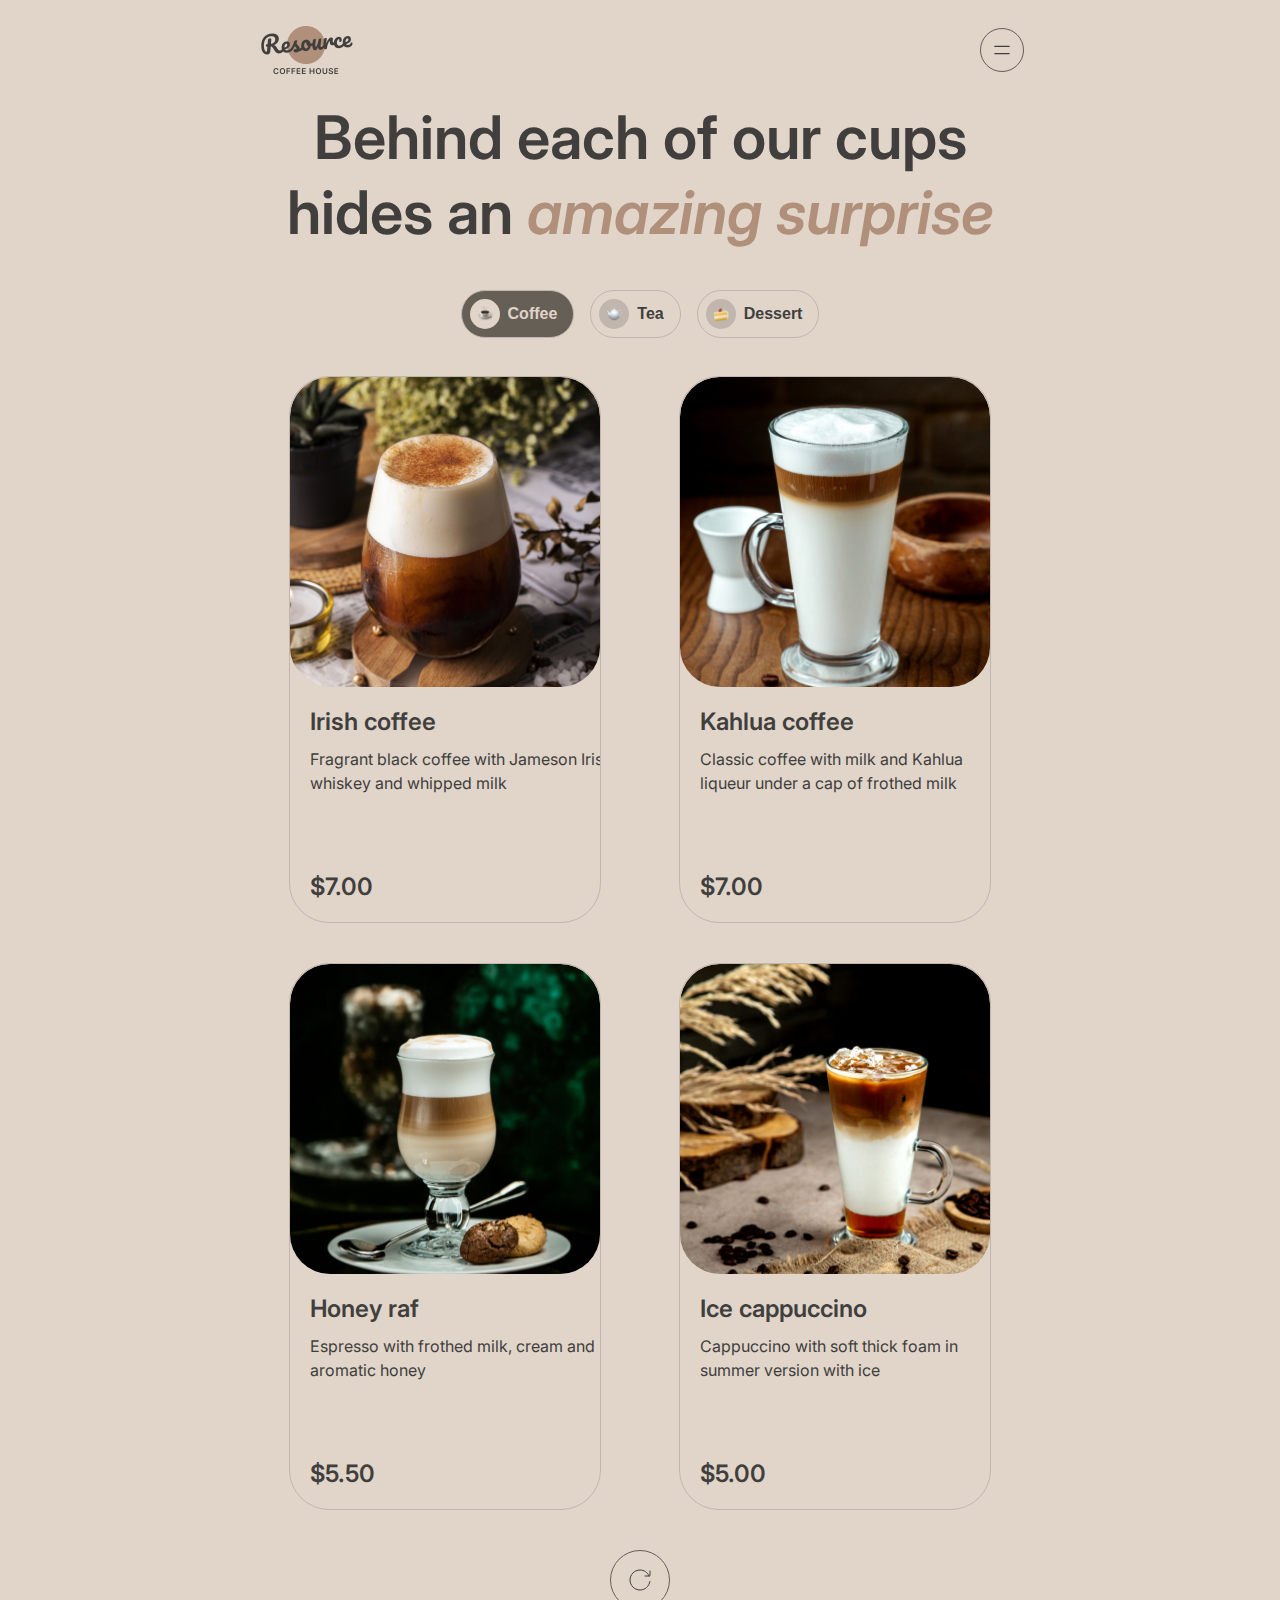
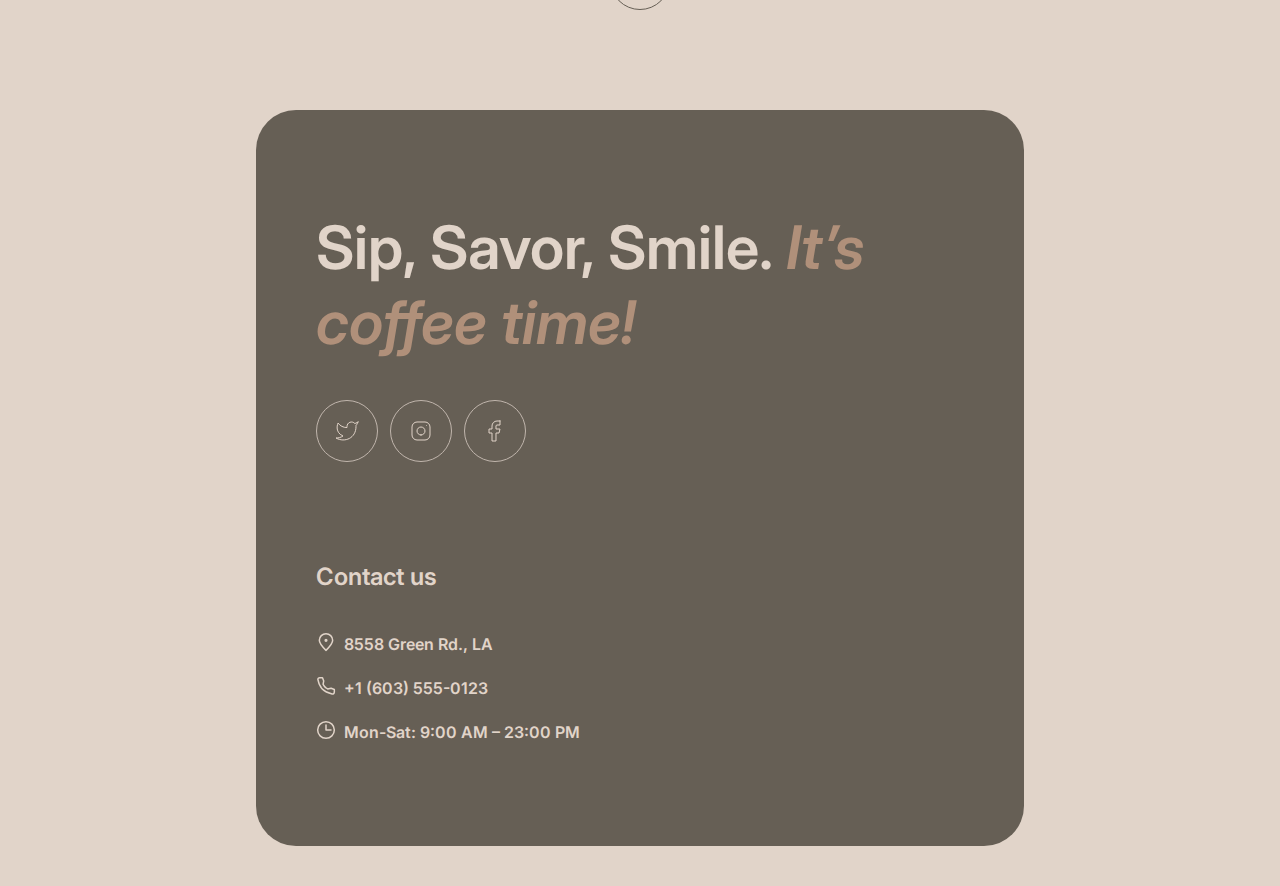
==== commit c7e7240b: "fix: some styles" ====
--- a/menu.html
+++ b/menu.html
@@ -14,7 +14,7 @@
   <link rel="stylesheet"
     href="https://cdnjs.cloudflare.com/ajax/libs/modern-normalize/2.0.0/modern-normalize.css"
     integrity="sha512-gA2Bvu0/hw4oj0Lp8ZHjK+o3S4BE5m8d/wNVy6ktKLhHKPpWLQwv9ixzuWirWOakoJqlBdePq2NhoCaUOQ5npQ=="
-    crossorigin="anonymous" referrerpolicy="no-referrer" />
+    crossorigin="anonymous" referrerpolicy="no-referrer">
   <link rel="stylesheet" href="./css/main.min.css">
 </head>
 
@@ -23,8 +23,7 @@
     <div class="container">
       <div class="header__wrap">
         <a href="./index.html">
-          <img class="product__img" src="./images/logo_x2.png" alt="Logo"
-            width="100">
+          <img src="./images/logo_x2.png" alt="Logo" width="100">
         </a>
         <nav class="header__nav">
           <ul class="nav-list">
@@ -42,11 +41,11 @@
               <a class="nav__link" href="#contact-us">Contact us</a>
             </li>
           </ul>
-          <a class="nav__link nav__outer-link" href="./menu.html">Menu
+          <span class="nav__outer-link nav__link nav__link--current">Menu
             <svg class="link__icon" width="20" height="20">
               <use href="./images/icons/sprite.svg#icon-coffee-cup"></use>
             </svg>
-          </a>
+          </span>
         </nav>
         <button class="btn-burger" type="button">
           <svg class="btn-burger__icon" width="18" height="16">
@@ -94,7 +93,6 @@
         <!-- <div class="menu-list-wrap"> -->
         <ul class="menu__list">
           <li class="menu__item product">
-            <!-- <div class="product"> -->
             <div class="product__img-thumb">
               <img class="product__img" src="./images/coffee/coffee-1.jpg"
                 alt="a cup of Irish coffee">
@@ -106,10 +104,8 @@
               </p>
               <p class="product__price">$7.00</p>
             </div>
-            <!-- </div>  -->
-          </li>
-          <li class="menu__item product">
-            <!-- <div class="product"> -->
+          </li>
+          <li class="menu__item product">
             <div class="product__img-thumb">
               <img class="product__img" src="./images/coffee/coffee-2.jpg"
                 alt="a cup of Kahlua coffee">
@@ -121,10 +117,8 @@
               </p>
               <p class="product__price">$7.00</p>
             </div>
-            <!-- </div> -->
-          </li>
-          <li class="menu__item product">
-            <!-- <div class="product"> -->
+          </li>
+          <li class="menu__item product">
             <div class="product__img-thumb">
               <img class="product__img" src="./images/coffee/coffee-3.jpg"
                 alt="a cup of Honey raf">
@@ -137,7 +131,6 @@
             </div>
           </li>
           <li class="menu__item product">
-            <!-- <div class="product"> -->
             <div class="product__img-thumb">
               <img class="product__img" src="./images/coffee/coffee-4.jpg"
                 alt="a cup of Ice cappuccino">
@@ -153,8 +146,7 @@
 
 
 
-          <li class="menu__item product">
-            <!-- <div class="product"> -->
+          <!-- <li class="menu__item product">
             <div class="product__img-thumb">
               <img class="product__img" src="./images/coffee/coffee-5.jpg"
                 alt="a cup of Espresso">
@@ -166,7 +158,6 @@
             </div>
           </li>
           <li class="menu__item product">
-            <!-- <div class="product"> -->
             <div class="product__img-thumb">
               <img class="product__img" src="./images/coffee/coffee-6.jpg"
                 alt="a cup of Latte">
@@ -174,14 +165,11 @@
             <div class="product__wrap">
               <h2 class="product__name">Latte</h2>
               <p class="product__description">Espresso coffee with the
-                addition of steamed milk and dense
-                milk
-                foam</p>
+                addition of steamed milk and dense milk foam</p>
               <p class="product__price">$5.50</p>
             </div>
           </li>
           <li class="menu__item product">
-            <!-- <div class="product"> -->
             <div class="product__img-thumb">
               <img class="product__img" src="./images/coffee/coffee-7.jpg"
                 alt="a cup of Latte macchiato">
@@ -194,7 +182,6 @@
             </div>
           </li>
           <li class="menu__item product">
-            <!-- <div class="product"> -->
             <div class="product__img-thumb">
               <img class="product__img" src="./images/coffee/coffee-8.jpg"
                 alt="a cup of Coffee with cognac">
@@ -205,9 +192,9 @@
                 and whipped cream</p>
               <p class="product__price">$6.50</p>
             </div>
-          </li>
+          </li> -->
         </ul>
-        <!-- </div> -->
+
 
         <button class="load-more-btn" type="button">
           <svg class="icon-load" width="24" height="24">
--- a/css/main.min.css
+++ b/css/main.min.css
@@ -1 +1 @@
-.load-more-btn,.menu-btn,.social-link,.slider__btn,.pagination,.hero__btn,.nav__outer-link,.nav-list,.header__wrap,.btn-burger{display:-webkit-box;display:-ms-flexbox;display:flex;-webkit-box-align:center;-ms-flex-align:center;align-items:center;-webkit-box-pack:center;-ms-flex-pack:center;justify-content:center}.visually-hidden{position:absolute;width:1px;height:1px;margin:-1px;border:0;padding:0;white-space:nowrap;-webkit-clip-path:inset(100%);clip-path:inset(100%);clip:rect(0 0 0 0);overflow:hidden;outline:0;outline-offset:0}.mobile-app__link,.hero__btn{gap:8px;border-radius:100px;background-color:#e1d4c9;color:inherit;font-weight:600}.menu__heading,.footer__heading,.mobile-app__heading,.about__heading,.favorite-coffee__heading{font-size:32px;font-weight:600;line-height:1.25}@media screen and (min-width: 768px){.menu__heading,.footer__heading,.mobile-app__heading,.about__heading,.favorite-coffee__heading{font-size:60px}}.menu__heading--accent,.footer__heading--accent,.mobile-app__heading--accent,.about__heading--accent,.favorite-coffee__heading--accent{font-style:italic;color:#b0907a}h1,h2,h3,h4,h5,h6,p{margin-top:0;margin-bottom:0}ul{list-style:none;margin-top:0;margin-bottom:0;padding-left:0}a{text-decoration:none}img{display:block}button{margin:0;padding:0;color:inherit}body{margin:0;font-family:"Inter",sans-serif;font-size:16px;letter-spacing:normal;color:#403f3d;font-style:normal;font-weight:400;line-height:1.5;background-color:#e1d4c9}section{margin-bottom:100px}html{scroll-behavior:smooth}.container{outline:1px dashed tomato;margin-inline:auto;padding-inline:16px}@media screen and (min-width: 380px){.container{max-width:380px}}@media screen and (min-width: 768px){.container{max-width:768px;padding-inline:40px}}@media screen and (min-width: 1440px){.container{max-width:1440px}}.btn-burger{width:44px;height:44px;border-radius:100px;border:1px solid #665f55;background-color:rgba(0,0,0,0);margin-left:auto}.btn-burger__icon{stroke:#403f3d}@media screen and (min-width: 1440px){.btn-burger{display:none}}header{padding-block:20px}.header__wrap{min-width:100%}.header__nav{display:none}@media screen and (min-width: 1440px){.header__nav{-webkit-transform:translateY(-2px);transform:translateY(-2px);display:-webkit-box;display:-ms-flexbox;display:flex;width:100%;font-size:16px;font-style:normal;font-weight:600;line-height:1.5}}.nav-list{-webkit-box-flex:1;-ms-flex-positive:1;flex-grow:1}.nav-list__item:not(:last-child){margin-right:40px}.nav__link{position:relative;padding-top:5px;padding-bottom:5px;color:inherit}.nav__link::after{content:"";position:absolute;bottom:0;left:0;display:block;width:100%;height:2px;-webkit-transform:scaleX(0);transform:scaleX(0);background-color:#403f3d;opacity:0;-webkit-transition-property:opacity,none,none,-webkit-transform;transition-property:opacity,none,none,-webkit-transform;transition-property:transform,opacity,none,none;transition-property:transform,opacity,none,none,-webkit-transform;-webkit-transition-duration:300ms;transition-duration:300ms;-webkit-transition-timing-function:ease-in;transition-timing-function:ease-in;-webkit-transition-delay:0;transition-delay:0}.nav__link:hover:after,.nav__link:focus::after{-webkit-transform:scaleX(1);transform:scaleX(1);opacity:1}.nav__outer-link{gap:8px;padding-top:2px;padding-bottom:2px}.link__icon{fill:rgba(0,0,0,0);stroke:currentColor}.hero__background{width:100%;border-radius:40px;background-color:#fff;background-image:url("../../images/hero/img-hero.jpg");background-position:50% 50%;background-size:cover;padding:60px 16px}@media screen and (min-width: 768px){.hero__background{padding:100px 60px}}@media screen and (min-width: 1440px){.hero__background{padding:100px 100px}}@media screen and (min-width: 1440px){.hero__wrapper{width:530px}}.hero__heading{margin-bottom:40px;color:#e1d4c9;font-size:42px;font-weight:600;line-height:1.15}.hero__heading--accent{color:#b0907a;font-style:italic}@media screen and (min-width: 768px){.hero__heading{font-size:72px;line-height:1.05}}.hero__content{margin-bottom:40px;color:#e1d4c9}.hero__btn{max-width:200px;padding-top:20px;padding-bottom:20px}.hero__btn .btn-icon{fill:rgba(0,0,0,0);stroke:currentColor}@media screen and (min-width: 1440px){.hero__btn:hover,.hero__btn:focus{cursor:pointer}.hero__btn .btn-icon{opacity:0;-webkit-transition-property:opacity,none,none,none;transition-property:opacity,none,none,none;-webkit-transition-duration:300ms;transition-duration:300ms;-webkit-transition-timing-function:ease-in;transition-timing-function:ease-in;-webkit-transition-delay:0;transition-delay:0}.hero__btn:hover .btn-icon,.hero__btn:focus .btn-icon{opacity:1}.hero__btn .btn-text{-webkit-transform:translateX(15px);transform:translateX(15px);-webkit-transition-property:color,none,none,-webkit-transform;transition-property:color,none,none,-webkit-transform;transition-property:transform,color,none,none;transition-property:transform,color,none,none,-webkit-transform;-webkit-transition-duration:300ms;transition-duration:300ms;-webkit-transition-timing-function:ease-in;transition-timing-function:ease-in;-webkit-transition-delay:0;transition-delay:0}.hero__btn:hover .btn-text,.hero__btn:focus .btn-text{-webkit-transform:translateX(0);transform:translateX(0)}}.favorite-coffee__heading{margin-bottom:40px;width:100%;text-align:center}@media screen and (min-width: 1440px){.favorite-coffee__heading{text-shadow:0px 4px 4px rgba(0,0,0,.25)}}.card{margin-bottom:40px;margin-inline:auto;max-width:348px;text-align:center}@media screen and (min-width: 768px){.card{max-width:480px}}.card__img{margin-bottom:20px;width:100%;-o-object-fit:contain;object-fit:contain}.card__name{margin-bottom:16px;color:#403f3d;font-size:24px;font-weight:600;line-height:1.25}.card__description{margin-bottom:16px}.card__price{color:#403f3d;font-size:24px;font-weight:600;line-height:1.25}.pagination{gap:12px}.pagination__dot{height:4px;width:40px;border:2px solid #c1b6ad;border-radius:100px}.pagination__dot--current{border-color:#665f55}.slider{position:relative}.slider__btn{position:absolute;width:60px;height:60px;stroke:#403f3d;border-radius:100px;border:1px solid #665f55;background-color:#e1d4c9;-webkit-transition-property:background-color,stroke,none,none;transition-property:background-color,stroke,none,none;-webkit-transition-duration:300ms;transition-duration:300ms;-webkit-transition-timing-function:ease-in;transition-timing-function:ease-in;-webkit-transition-delay:0;transition-delay:0}@media screen and (max-width: calc(768px - 1px)){.slider__btn{display:none}}.slider__btn.btn--prev{left:0;top:calc(50% - 52px)}@media screen and (min-width: 1440px){.slider__btn.btn--prev{left:4px}}.slider__btn.btn--next{right:0;top:calc(50% - 52px)}@media screen and (min-width: 1440px){.slider__btn.btn--next{right:4px}}@media screen and (min-width: 1440px){.slider__btn{cursor:pointer}.slider__btn:hover,.slider__btn:focus{stroke:#e1d4c9;background-color:#665f55}}.about__heading{margin-bottom:40px;width:100%}@media screen and (min-width: 1440px){.gallery{display:-webkit-box;display:-ms-flexbox;display:flex;-webkit-box-orient:vertical;-webkit-box-direction:normal;-ms-flex-direction:column;flex-direction:column;max-height:1060px;-ms-flex-wrap:wrap;flex-wrap:wrap;gap:40px}}.gallery__item{margin-bottom:40px;height:590px;width:100%;border-radius:20px;overflow:hidden}@media screen and (max-width: calc(1440px - 1px)){.gallery__item:nth-child(2),.gallery__item:nth-child(3){display:none}}@media screen and (min-width: 1440px){.gallery__item{width:660px;margin-bottom:0px}.gallery__item:nth-child(2),.gallery__item:nth-child(3){height:430px}}.gallery__img{width:100%;height:100%;-o-object-fit:cover;object-fit:cover;-o-object-position:center;object-position:center;-webkit-transform:scale(1.23);transform:scale(1.23);-webkit-transition-property:none,none,none,-webkit-transform;transition-property:none,none,none,-webkit-transform;transition-property:transform,none,none,none;transition-property:transform,none,none,none,-webkit-transform;-webkit-transition-duration:300ms;transition-duration:300ms;-webkit-transition-timing-function:ease-in;transition-timing-function:ease-in;-webkit-transition-delay:0;transition-delay:0}@media screen and (min-width: 768px){.gallery__img{-webkit-transform:scale(1.06);transform:scale(1.06)}}@media screen and (min-width: 1440px){.gallery__img{-webkit-transform:scale(1.1);transform:scale(1.1)}}.gallery__item:hover .gallery__img{-webkit-transform:scale(1);transform:scale(1)}@media screen and (min-width: 1440px){.mobile-app__wrapper{display:-webkit-box;display:-ms-flexbox;display:flex;gap:100px;-webkit-box-align:center;-ms-flex-align:center;align-items:center}}.mobile-app__heading{margin-bottom:40px;width:100%}.mobile-app__text{margin-bottom:40px}.mobile-app__list{margin-bottom:40px}@media screen and (min-width: 768px){.mobile-app__list{margin-bottom:100px}}@media screen and (min-width: 1440px){.mobile-app__list{margin-bottom:0px}}@media screen and (max-width: calc(768px - 1px)){.mobile-app__list-item:not(:last-child){margin-bottom:20px}}@media screen and (min-width: 768px){.mobile-app__list-item{display:inline-block}.mobile-app__list-item:not(:last-child){margin-right:16px}}.mobile-app__link{display:-webkit-box;display:-ms-flexbox;display:flex;-webkit-box-align:center;-ms-flex-align:center;align-items:center;width:200px;padding:12px 20px;border:1px solid #665f55;-webkit-transition-property:background-color,color,none,none;transition-property:background-color,color,none,none;-webkit-transition-duration:300ms;transition-duration:300ms;-webkit-transition-timing-function:ease-in;transition-timing-function:ease-in;-webkit-transition-delay:0;transition-delay:0}@media screen and (min-width: 1440px){.mobile-app__link:hover,.mobile-app__link:focus{background-color:#665f55;color:#e1d4c9}}.mobile-app__link .btn__text-wrap{display:-webkit-box;display:-ms-flexbox;display:flex;-webkit-box-orient:vertical;-webkit-box-direction:normal;-ms-flex-direction:column;flex-direction:column}.mobile-app__link .btn__first-string{color:inherit;font-size:10px;font-weight:600;line-height:1.4}.mobile-app__link .btn__second-string{color:inherit;font-size:16px;font-weight:600;line-height:1.5}.btn__icon{fill:currentColor}.mobile-app__img{width:100%}@media screen and (min-width: 768px){.mobile-app__img{margin-inline:auto;width:630px}}footer{margin-bottom:40px;color:#e1d4c9}.footer__background{padding:60px 16px;border-radius:40px;background-color:#665f55}@media screen and (min-width: 768px){.footer__background{padding:100px 60px}}@media screen and (min-width: 1440px){.footer__background{display:-webkit-box;display:-ms-flexbox;display:flex;gap:100px;-webkit-box-align:center;-ms-flex-align:center;align-items:center;padding:100px}}@media screen and (min-width: 1440px){.offer__wrap{-ms-flex-preferred-size:530px;flex-basis:530px}}.footer__heading{margin-bottom:40px}.socials{margin-bottom:40px;display:-webkit-box;display:-ms-flexbox;display:flex;gap:12px}@media screen and (min-width: 768px){.socials{margin-bottom:100px}}@media screen and (min-width: 1440px){.socials{margin-bottom:0px}}.social-link{width:60px;height:60px;color:inherit;border-radius:100px;border:1px solid #c1b6ad;background-color:rgba(0,0,0,0);-webkit-transition-property:background-color,color,none,none;transition-property:background-color,color,none,none;-webkit-transition-duration:300ms;transition-duration:300ms;-webkit-transition-timing-function:ease-in;transition-timing-function:ease-in;-webkit-transition-delay:0;transition-delay:0}.social-link__icon{stroke:currentColor}@media screen and (min-width: 1440px){.social-link:hover,.social-link:focus{background-color:#e1d4c9;color:#403f3d}}.contacts__title{margin-bottom:40px;display:block;color:inherit;font-size:24px;font-weight:600;line-height:1.25}.contacts__item:not(:last-child){margin-bottom:16px}.contacts__link{position:relative;display:-webkit-inline-box;display:-ms-inline-flexbox;display:inline-flex;gap:8px;padding-bottom:4px;color:inherit;font-size:16px;font-weight:600;line-height:1.5}.contacts__link::after{content:"";position:absolute;bottom:0;left:0;display:block;width:100%;height:2px;-webkit-transform:scaleX(0);transform:scaleX(0);background-color:#e1d4c9;opacity:0;-webkit-transition-property:opacity,none,none,-webkit-transform;transition-property:opacity,none,none,-webkit-transform;transition-property:transform,opacity,none,none;transition-property:transform,opacity,none,none,-webkit-transform;-webkit-transition-duration:300ms;transition-duration:300ms;-webkit-transition-timing-function:ease-in;transition-timing-function:ease-in;-webkit-transition-delay:0;transition-delay:0}@media screen and (min-width: 1440px){.contacts__link:hover:after,.contacts__link:focus::after{-webkit-transform:scaleX(1);transform:scaleX(1);opacity:1}}.contacts__icon{stroke:currentColor}.contacts__schedule{display:-webkit-inline-box;display:-ms-inline-flexbox;display:inline-flex;gap:8px;color:inherit;font-size:16px;font-weight:600;line-height:1.5}.menu__heading{margin-bottom:40px;text-align:center}.menu__select{margin-bottom:40px;display:-webkit-box;display:-ms-flexbox;display:flex;gap:8px;-webkit-box-pack:center;-ms-flex-pack:center;justify-content:center}@media screen and (min-width: 768px){.menu__select{gap:16px}}.menu-btn{gap:8px;border-radius:100px;padding:8px 16px 8px 8px;border:1px solid #c1b6ad;background-color:rgba(0,0,0,0);-webkit-transition-property:background-color,color,none,none;transition-property:background-color,color,none,none;-webkit-transition-duration:300ms;transition-duration:300ms;-webkit-transition-timing-function:ease-in;transition-timing-function:ease-in;-webkit-transition-delay:0;transition-delay:0}.menu-btn.active,.menu-btn:hover,.menu-btn:focus{background-color:#665f55}.menu-btn.active .menu-btn__icon,.menu-btn:hover .menu-btn__icon,.menu-btn:focus .menu-btn__icon{background-color:#e1d4c9}.menu-btn.active .menu-btn__name,.menu-btn:hover .menu-btn__name,.menu-btn:focus .menu-btn__name{color:#e1d4c9}.menu-btn__icon{width:30px;height:30px;border-radius:50%;background-color:#c1b6ad;background-repeat:no-repeat;background-size:16px;background-position:50% 50%}.menu-btn__icon--coffee{background-image:url("../../images/icons/icon-coffee.png")}.menu-btn__icon--tea{background-image:url("../../images/icons/icon-tea.png")}.menu-btn__icon--dessert{background-image:url("../../images/icons/icon-dessert.png")}.menu-btn__name{color:inherit;font-size:16px;font-weight:600;line-height:1.5}.menu__list{margin-bottom:40px;display:-webkit-box;display:-ms-flexbox;display:flex;-ms-flex-wrap:wrap;flex-wrap:wrap;gap:40px}@media screen and (min-width: 768px)and (max-width: calc(1440px - 1px)){.menu__list{padding-inline:14px}}.menu__item{margin-inline:auto}.categories{margin-bottom:40px}.load-more-btn{margin-inline:auto;width:60px;height:60px;stroke:#403f3d;border-radius:100px;border:1px solid #665f55;background-color:#e1d4c9;-webkit-transition-property:background-color,stroke,none,none;transition-property:background-color,stroke,none,none;-webkit-transition-duration:300ms;transition-duration:300ms;-webkit-transition-timing-function:ease-in;transition-timing-function:ease-in;-webkit-transition-delay:0;transition-delay:0}.load-more-btn:hover,.load-more-btn:focus{stroke:#e1d4c9;background-color:#665f55}.product{width:310px;border:1px solid #c1b6ad;border-radius:40px;overflow:hidden}.product__img-thumb{height:310px;width:100%;overflow:hidden;border-radius:40px}.product__img{width:100%;height:100%;-o-object-fit:cover;object-fit:cover;-o-object-position:center;object-position:center;-webkit-transform:scale(1.1);transform:scale(1.1);-webkit-transition-property:none,none,none,-webkit-transform;transition-property:none,none,none,-webkit-transform;transition-property:transform,none,none,none;transition-property:transform,none,none,none,-webkit-transform;-webkit-transition-duration:300ms;transition-duration:300ms;-webkit-transition-timing-function:ease-in;transition-timing-function:ease-in;-webkit-transition-delay:0;transition-delay:0}.product:hover .product__img{-webkit-transform:scale(1);transform:scale(1)}.product__wrap{width:100%;height:196px;display:-webkit-box;display:-ms-flexbox;display:flex;-webkit-box-orient:vertical;-webkit-box-direction:normal;-ms-flex-direction:column;flex-direction:column;padding:20px}.product__name,.product__price{color:inherit;font-size:24px;font-weight:600;line-height:1.25}.product__description{-webkit-box-flex:1;-ms-flex-positive:1;flex-grow:1}/*# sourceMappingURL=main.min.css.map */+.load-more-btn,.menu-btn,.social-link,.slider__btn,.pagination,.hero__btn,.nav__outer-link,.nav-list,.header__wrap,.btn-burger{display:-webkit-box;display:-ms-flexbox;display:flex;-webkit-box-align:center;-ms-flex-align:center;align-items:center;-webkit-box-pack:center;-ms-flex-pack:center;justify-content:center}.visually-hidden{position:absolute;width:1px;height:1px;margin:-1px;border:0;padding:0;white-space:nowrap;-webkit-clip-path:inset(100%);clip-path:inset(100%);clip:rect(0 0 0 0);overflow:hidden;outline:0;outline-offset:0}.mobile-app__link,.hero__btn{gap:8px;border-radius:100px;background-color:#e1d4c9;color:inherit;font-weight:600}.menu__heading,.footer__heading,.mobile-app__heading,.about__heading,.favorite-coffee__heading{font-size:32px;font-weight:600;line-height:1.25}@media screen and (min-width: 768px){.menu__heading,.footer__heading,.mobile-app__heading,.about__heading,.favorite-coffee__heading{font-size:60px}}.menu__heading--accent,.footer__heading--accent,.mobile-app__heading--accent,.about__heading--accent,.favorite-coffee__heading--accent{font-style:italic;color:#b0907a}h1,h2,h3,h4,h5,h6,p{margin-top:0;margin-bottom:0}ul{list-style:none;margin-top:0;margin-bottom:0;padding-left:0}a{text-decoration:none}img{display:block}button{margin:0;padding:0;color:inherit}body{margin:0;font-family:"Inter",sans-serif;font-size:16px;letter-spacing:normal;color:#403f3d;font-style:normal;font-weight:400;line-height:1.5;background-color:#e1d4c9}section{margin-bottom:100px}html{scroll-behavior:smooth}.container{margin-inline:auto;padding-inline:16px}@media screen and (min-width: 380px){.container{max-width:380px}}@media screen and (min-width: 768px){.container{max-width:768px;padding-inline:40px}}@media screen and (min-width: 1440px){.container{max-width:1440px}}.btn-burger{width:44px;height:44px;border-radius:100px;border:1px solid #665f55;background-color:rgba(0,0,0,0);margin-left:auto}.btn-burger__icon{stroke:#403f3d}@media screen and (min-width: 1440px){.btn-burger{display:none}}header{padding-block:20px}.header__wrap{min-width:100%}.header__nav{display:none}@media screen and (min-width: 1440px){.header__nav{-webkit-transform:translateY(-2px);transform:translateY(-2px);display:-webkit-box;display:-ms-flexbox;display:flex;width:100%;font-size:16px;font-style:normal;font-weight:600;line-height:1.5}}.nav-list{-webkit-box-flex:1;-ms-flex-positive:1;flex-grow:1}.nav-list__item:not(:last-child){margin-right:40px}.nav__link{position:relative;padding-top:5px;padding-bottom:5px;color:inherit}.nav__link::after{content:"";position:absolute;bottom:0;left:0;display:block;width:100%;height:2px;-webkit-transform:scaleX(0);transform:scaleX(0);background-color:#403f3d;opacity:0;-webkit-transition-property:opacity,none,none,-webkit-transform;transition-property:opacity,none,none,-webkit-transform;transition-property:transform,opacity,none,none;transition-property:transform,opacity,none,none,-webkit-transform;-webkit-transition-duration:300ms;transition-duration:300ms;-webkit-transition-timing-function:ease-in;transition-timing-function:ease-in;-webkit-transition-delay:0;transition-delay:0}.nav__link:hover:after,.nav__link:focus::after,.nav__link--current:after{-webkit-transform:scaleX(1);transform:scaleX(1);opacity:1}.nav__outer-link{gap:8px;padding-top:2px;padding-bottom:2px}.link__icon{fill:rgba(0,0,0,0);stroke:currentColor}.hero__background{width:100%;border-radius:40px;padding:60px 16px;background-color:#665f55;background-image:url("../images/hero/img-hero.jpg");background-position:50% 50%;background-size:cover}@media screen and (min-width: 768px){.hero__background{padding:100px 60px}}@media screen and (min-width: 1440px){.hero__background{padding:100px 100px}}@media screen and (min-width: 1440px){.hero__wrapper{width:530px}}.hero__heading{margin-bottom:40px;color:#e1d4c9;font-size:42px;font-weight:600;line-height:1.15}.hero__heading--accent{color:#b0907a;font-style:italic}@media screen and (min-width: 768px){.hero__heading{font-size:72px;line-height:1.05}}.hero__content{margin-bottom:40px;color:#e1d4c9}.hero__btn{max-width:200px;padding-top:20px;padding-bottom:20px}.hero__btn .btn-icon{fill:rgba(0,0,0,0);stroke:currentColor}@media screen and (min-width: 1440px){.hero__btn:hover,.hero__btn:focus{cursor:pointer}.hero__btn .btn-icon{opacity:0;-webkit-transition-property:opacity,none,none,none;transition-property:opacity,none,none,none;-webkit-transition-duration:300ms;transition-duration:300ms;-webkit-transition-timing-function:ease-in;transition-timing-function:ease-in;-webkit-transition-delay:0;transition-delay:0}.hero__btn:hover .btn-icon,.hero__btn:focus .btn-icon{opacity:1}.hero__btn .btn-text{-webkit-transform:translateX(15px);transform:translateX(15px);-webkit-transition-property:color,none,none,-webkit-transform;transition-property:color,none,none,-webkit-transform;transition-property:transform,color,none,none;transition-property:transform,color,none,none,-webkit-transform;-webkit-transition-duration:300ms;transition-duration:300ms;-webkit-transition-timing-function:ease-in;transition-timing-function:ease-in;-webkit-transition-delay:0;transition-delay:0}.hero__btn:hover .btn-text,.hero__btn:focus .btn-text{-webkit-transform:translateX(0);transform:translateX(0)}}.favorite-coffee__heading{margin-bottom:40px;width:100%;text-align:center}@media screen and (min-width: 1440px){.favorite-coffee__heading{text-shadow:0px 4px 4px rgba(0,0,0,.25)}}.card{margin-bottom:40px;margin-inline:auto;max-width:348px;text-align:center}@media screen and (min-width: 768px){.card{max-width:480px}}.card__img{margin-bottom:20px;width:100%;-o-object-fit:contain;object-fit:contain}.card__name{margin-bottom:16px;color:#403f3d;font-size:24px;font-weight:600;line-height:1.25}.card__description{margin-bottom:16px}.card__price{color:#403f3d;font-size:24px;font-weight:600;line-height:1.25}.pagination{gap:12px}.pagination__dot{height:4px;width:40px;border:2px solid #c1b6ad;border-radius:100px}.pagination__dot--current{border-color:#665f55}.slider{position:relative}.slider__btn{position:absolute;width:60px;height:60px;stroke:#403f3d;border-radius:100px;border:1px solid #665f55;background-color:#e1d4c9;-webkit-transition-property:background-color,stroke,none,none;transition-property:background-color,stroke,none,none;-webkit-transition-duration:300ms;transition-duration:300ms;-webkit-transition-timing-function:ease-in;transition-timing-function:ease-in;-webkit-transition-delay:0;transition-delay:0}@media screen and (max-width: calc(768px - 1px)){.slider__btn{display:none}}.slider__btn.btn--prev{left:0;top:calc(50% - 52px)}@media screen and (min-width: 1440px){.slider__btn.btn--prev{left:4px}}.slider__btn.btn--next{right:0;top:calc(50% - 52px)}@media screen and (min-width: 1440px){.slider__btn.btn--next{right:4px}}@media screen and (min-width: 1440px){.slider__btn{cursor:pointer}.slider__btn:hover,.slider__btn:focus{stroke:#e1d4c9;background-color:#665f55}}.about__heading{margin-bottom:40px;width:100%}@media screen and (min-width: 1440px){.gallery{display:-webkit-box;display:-ms-flexbox;display:flex;-webkit-box-orient:vertical;-webkit-box-direction:normal;-ms-flex-direction:column;flex-direction:column;max-height:1060px;-ms-flex-wrap:wrap;flex-wrap:wrap;gap:40px}}.gallery__item{margin-bottom:40px;height:590px;width:100%;border-radius:20px;overflow:hidden}@media screen and (max-width: calc(1440px - 1px)){.gallery__item:nth-child(2),.gallery__item:nth-child(3){display:none}}@media screen and (min-width: 1440px){.gallery__item{width:660px;margin-bottom:0px}.gallery__item:nth-child(2),.gallery__item:nth-child(3){height:430px}}.gallery__img{width:100%;height:100%;-o-object-fit:cover;object-fit:cover;-o-object-position:center;object-position:center;-webkit-transform:scale(1.23);transform:scale(1.23);-webkit-transition-property:none,none,none,-webkit-transform;transition-property:none,none,none,-webkit-transform;transition-property:transform,none,none,none;transition-property:transform,none,none,none,-webkit-transform;-webkit-transition-duration:300ms;transition-duration:300ms;-webkit-transition-timing-function:ease-in;transition-timing-function:ease-in;-webkit-transition-delay:0;transition-delay:0}@media screen and (min-width: 768px){.gallery__img{-webkit-transform:scale(1.06);transform:scale(1.06)}}@media screen and (min-width: 1440px){.gallery__img{-webkit-transform:scale(1.1);transform:scale(1.1)}}.gallery__item:hover .gallery__img{-webkit-transform:scale(1);transform:scale(1)}@media screen and (min-width: 1440px){.mobile-app__wrapper{display:-webkit-box;display:-ms-flexbox;display:flex;gap:100px;-webkit-box-align:center;-ms-flex-align:center;align-items:center}}.mobile-app__heading{margin-bottom:40px;width:100%}.mobile-app__text{margin-bottom:40px}.mobile-app__list{margin-bottom:40px}@media screen and (min-width: 768px){.mobile-app__list{margin-bottom:100px}}@media screen and (min-width: 1440px){.mobile-app__list{margin-bottom:0px}}@media screen and (max-width: calc(768px - 1px)){.mobile-app__list-item:not(:last-child){margin-bottom:20px}}@media screen and (min-width: 768px){.mobile-app__list-item{display:inline-block}.mobile-app__list-item:not(:last-child){margin-right:16px}}.mobile-app__link{display:-webkit-box;display:-ms-flexbox;display:flex;-webkit-box-align:center;-ms-flex-align:center;align-items:center;width:200px;padding:12px 20px;border:1px solid #665f55;-webkit-transition-property:background-color,color,none,none;transition-property:background-color,color,none,none;-webkit-transition-duration:300ms;transition-duration:300ms;-webkit-transition-timing-function:ease-in;transition-timing-function:ease-in;-webkit-transition-delay:0;transition-delay:0}@media screen and (min-width: 1440px){.mobile-app__link:hover,.mobile-app__link:focus{background-color:#665f55;color:#e1d4c9}}.mobile-app__link .btn__text-wrap{display:-webkit-box;display:-ms-flexbox;display:flex;-webkit-box-orient:vertical;-webkit-box-direction:normal;-ms-flex-direction:column;flex-direction:column}.mobile-app__link .btn__first-string{color:inherit;font-size:10px;font-weight:600;line-height:1.4}.mobile-app__link .btn__second-string{color:inherit;font-size:16px;font-weight:600;line-height:1.5}.btn__icon{fill:currentColor}.mobile-app__img{width:100%}@media screen and (min-width: 768px){.mobile-app__img{margin-inline:auto;width:630px}}footer{margin-bottom:40px;color:#e1d4c9}.footer__background{padding:60px 16px;border-radius:40px;background-color:#665f55}@media screen and (min-width: 768px){.footer__background{padding:100px 60px}}@media screen and (min-width: 1440px){.footer__background{display:-webkit-box;display:-ms-flexbox;display:flex;gap:100px;-webkit-box-align:center;-ms-flex-align:center;align-items:center;padding:100px}}@media screen and (min-width: 1440px){.offer__wrap{-ms-flex-preferred-size:530px;flex-basis:530px}}.footer__heading{margin-bottom:40px}.socials{margin-bottom:40px;display:-webkit-box;display:-ms-flexbox;display:flex;gap:12px}@media screen and (min-width: 768px){.socials{margin-bottom:100px}}@media screen and (min-width: 1440px){.socials{margin-bottom:0px}}.social-link{width:60px;height:60px;color:inherit;border-radius:100px;border:1px solid #c1b6ad;background-color:rgba(0,0,0,0);-webkit-transition-property:background-color,color,none,none;transition-property:background-color,color,none,none;-webkit-transition-duration:300ms;transition-duration:300ms;-webkit-transition-timing-function:ease-in;transition-timing-function:ease-in;-webkit-transition-delay:0;transition-delay:0}.social-link__icon{stroke:currentColor}@media screen and (min-width: 1440px){.social-link:hover,.social-link:focus{background-color:#e1d4c9;color:#403f3d}}.contacts__title{margin-bottom:40px;display:block;color:inherit;font-size:24px;font-weight:600;line-height:1.25}.contacts__item:not(:last-child){margin-bottom:16px}.contacts__link{position:relative;display:-webkit-inline-box;display:-ms-inline-flexbox;display:inline-flex;gap:8px;padding-bottom:4px;color:inherit;font-size:16px;font-weight:600;line-height:1.5}.contacts__link::after{content:"";position:absolute;bottom:0;left:0;display:block;width:100%;height:2px;-webkit-transform:scaleX(0);transform:scaleX(0);background-color:#e1d4c9;opacity:0;-webkit-transition-property:opacity,none,none,-webkit-transform;transition-property:opacity,none,none,-webkit-transform;transition-property:transform,opacity,none,none;transition-property:transform,opacity,none,none,-webkit-transform;-webkit-transition-duration:300ms;transition-duration:300ms;-webkit-transition-timing-function:ease-in;transition-timing-function:ease-in;-webkit-transition-delay:0;transition-delay:0}@media screen and (min-width: 1440px){.contacts__link:hover:after,.contacts__link:focus::after{-webkit-transform:scaleX(1);transform:scaleX(1);opacity:1}}.contacts__icon{stroke:currentColor}.contacts__schedule{display:-webkit-inline-box;display:-ms-inline-flexbox;display:inline-flex;gap:8px;color:inherit;font-size:16px;font-weight:600;line-height:1.5}.menu__heading{margin-bottom:40px;margin-inline:auto;max-width:800px;text-align:center}.menu__select{margin-bottom:38px;display:-webkit-box;display:-ms-flexbox;display:flex;gap:8px;-webkit-box-pack:center;-ms-flex-pack:center;justify-content:center}@media screen and (min-width: 768px){.menu__select{gap:16px}}.menu-btn{gap:8px;border-radius:100px;padding:8px 16px 8px 8px;border:1px solid #c1b6ad;background-color:rgba(0,0,0,0);-webkit-transition-property:background-color,color,none,none;transition-property:background-color,color,none,none;-webkit-transition-duration:300ms;transition-duration:300ms;-webkit-transition-timing-function:ease-in;transition-timing-function:ease-in;-webkit-transition-delay:0;transition-delay:0}.menu-btn.active,.menu-btn:hover,.menu-btn:focus{background-color:#665f55}.menu-btn.active .menu-btn__icon,.menu-btn:hover .menu-btn__icon,.menu-btn:focus .menu-btn__icon{background-color:#e1d4c9}.menu-btn.active .menu-btn__name,.menu-btn:hover .menu-btn__name,.menu-btn:focus .menu-btn__name{color:#e1d4c9}.menu-btn__icon{width:30px;height:30px;border-radius:50%;background-color:#c1b6ad;background-repeat:no-repeat;background-size:16px;background-position:50% 50%}.menu-btn__icon--coffee{background-image:url("../images/icons/icon-coffee.png")}.menu-btn__icon--tea{background-image:url("../images/icons/icon-tea.png")}.menu-btn__icon--dessert{background-image:url("../images/icons/icon-dessert.png")}.menu-btn__name{color:inherit;font-size:16px;font-weight:600;line-height:1.5}.menu__list{margin-bottom:40px;display:-webkit-box;display:-ms-flexbox;display:flex;-ms-flex-wrap:wrap;flex-wrap:wrap;gap:40px}@media screen and (min-width: 768px)and (max-width: calc(1440px - 1px)){.menu__list{padding-inline:14px}}.menu__item{margin-inline:auto}.categories{margin-bottom:40px}.load-more-btn{margin-inline:auto;width:60px;height:60px;stroke:#403f3d;border-radius:100px;border:1px solid #665f55;background-color:#e1d4c9;-webkit-transition-property:background-color,stroke,none,none;transition-property:background-color,stroke,none,none;-webkit-transition-duration:300ms;transition-duration:300ms;-webkit-transition-timing-function:ease-in;transition-timing-function:ease-in;-webkit-transition-delay:0;transition-delay:0}.load-more-btn:hover,.load-more-btn:focus{stroke:#e1d4c9;background-color:#665f55}.product{width:310px;border:1px solid #c1b6ad;border-radius:40px;overflow:hidden}.product__img-thumb{height:310px;width:100%;overflow:hidden;border-radius:40px}.product__img{width:100%;height:100%;-o-object-fit:cover;object-fit:cover;-o-object-position:center;object-position:center;-webkit-transform:scale(1.1);transform:scale(1.1);-webkit-transition-property:none,none,none,-webkit-transform;transition-property:none,none,none,-webkit-transform;transition-property:transform,none,none,none;transition-property:transform,none,none,none,-webkit-transform;-webkit-transition-duration:300ms;transition-duration:300ms;-webkit-transition-timing-function:ease-in;transition-timing-function:ease-in;-webkit-transition-delay:0;transition-delay:0}.product:hover .product__img{-webkit-transform:scale(1);transform:scale(1)}.product__wrap{width:100%;height:195px;display:-webkit-box;display:-ms-flexbox;display:flex;-webkit-box-orient:vertical;-webkit-box-direction:normal;-ms-flex-direction:column;flex-direction:column;padding:20px}.product__name,.product__price{color:inherit;font-size:24px;font-weight:600;line-height:1.25}.product__description{-webkit-box-flex:1;-ms-flex-positive:1;flex-grow:1}.product__name{margin-bottom:10px}/*# sourceMappingURL=main.min.css.map */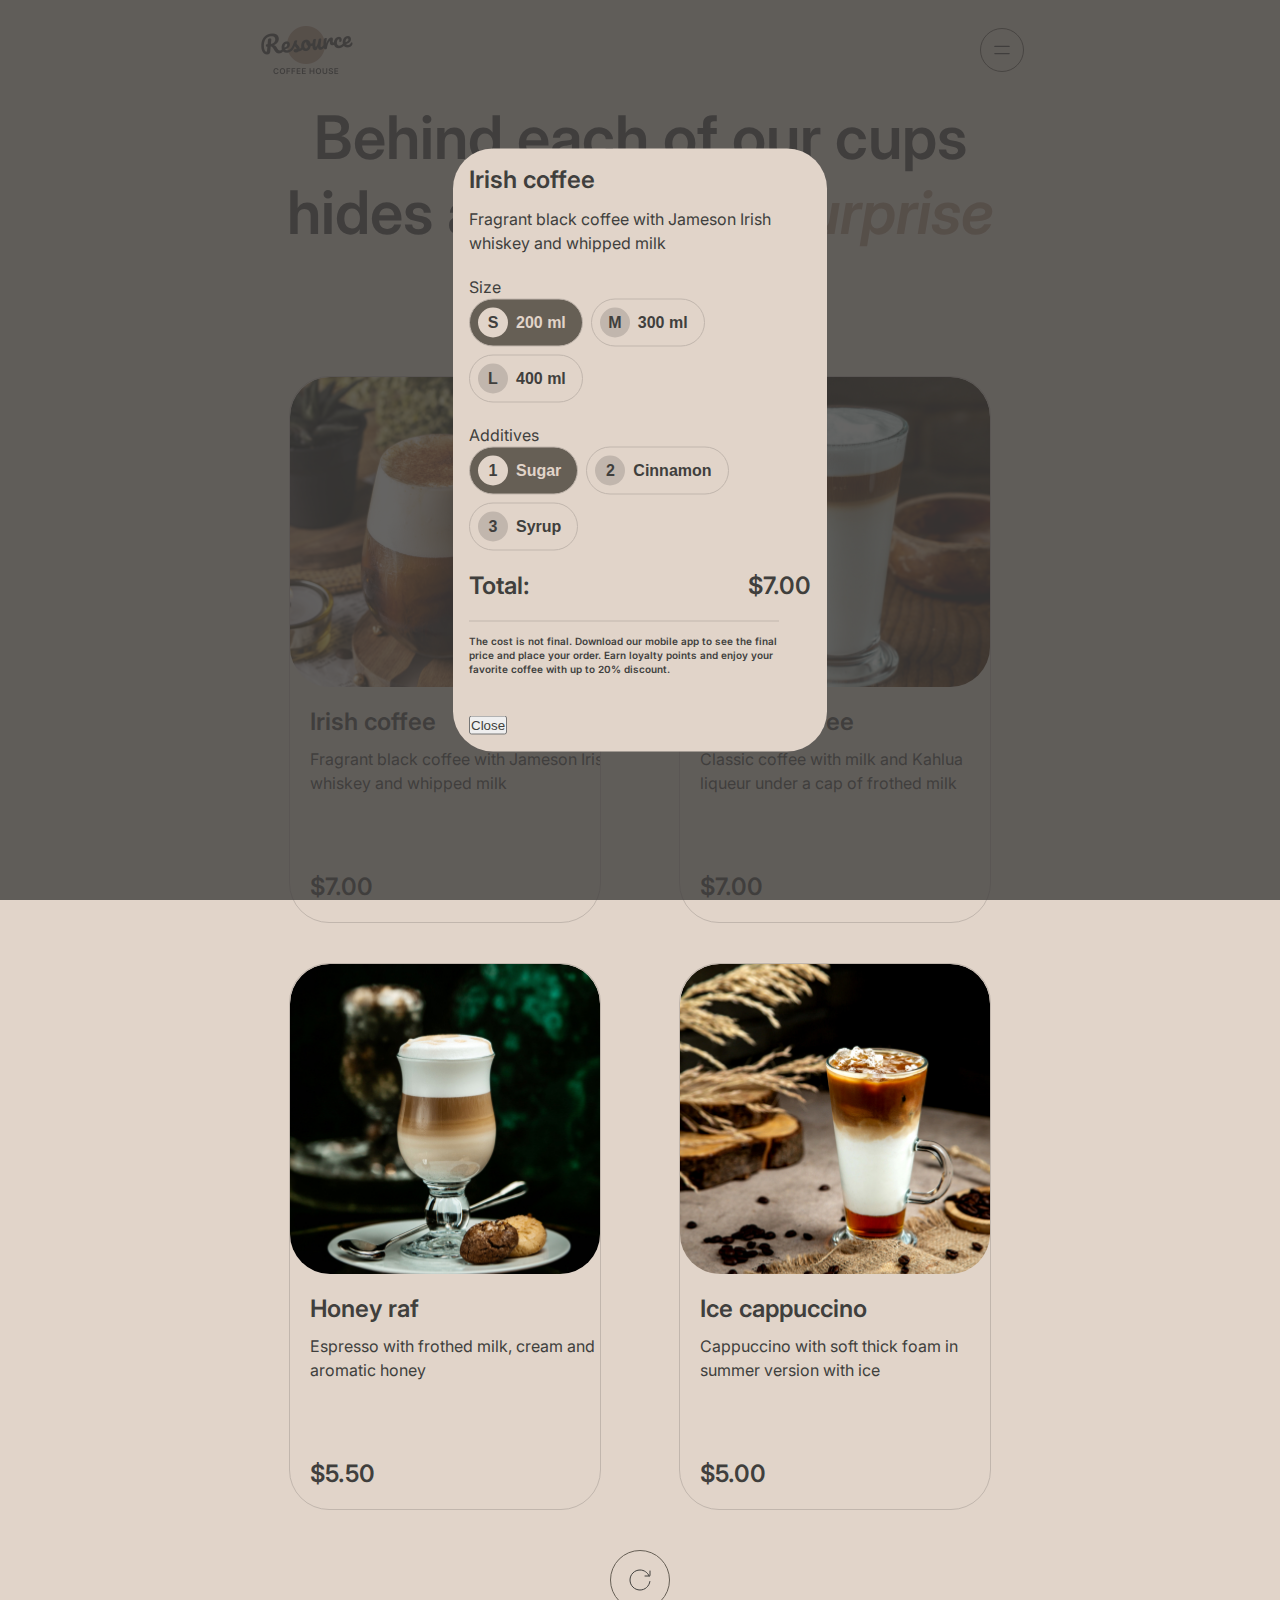
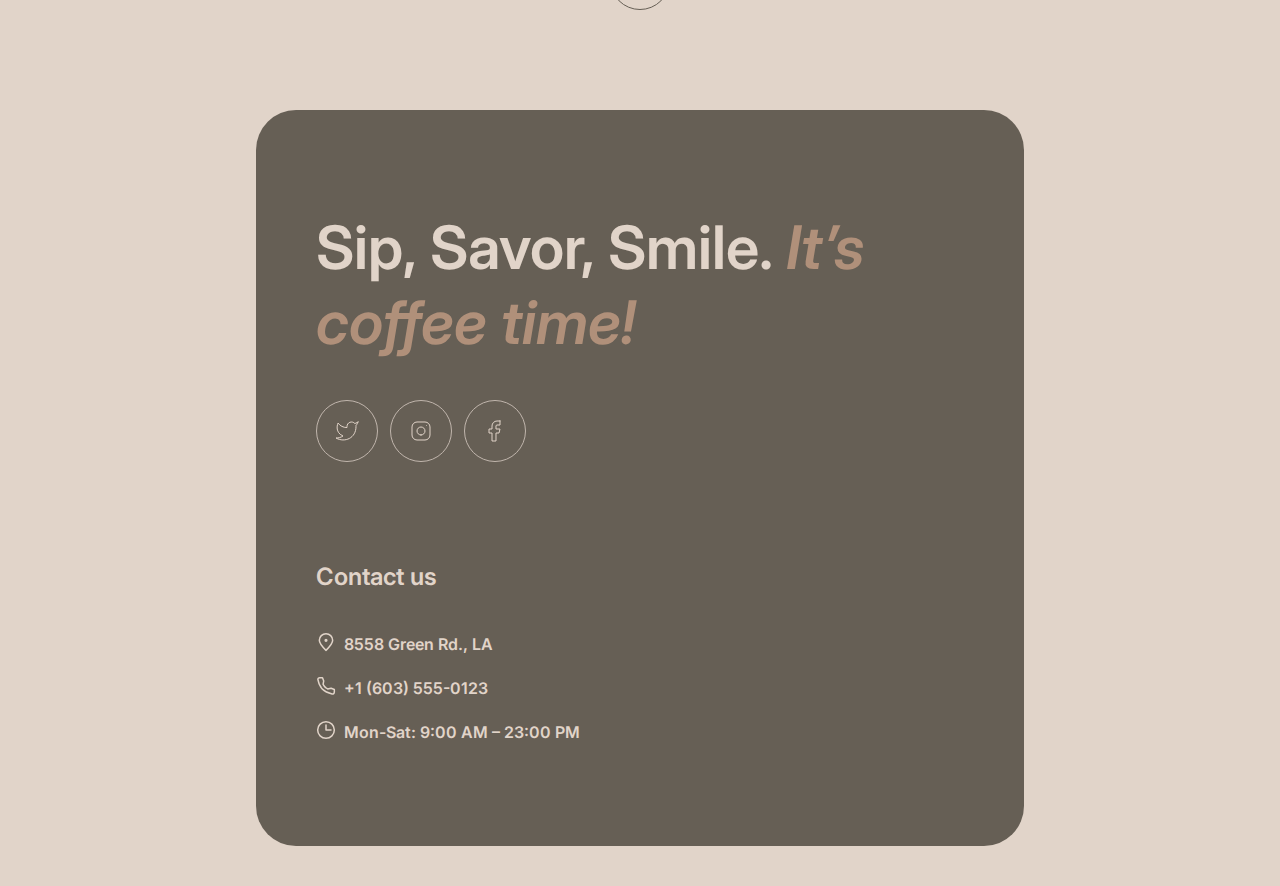
==== commit d6f5ba42: "feat: add Modal prod card" ====
--- a/menu.html
+++ b/menu.html
@@ -74,19 +74,19 @@
         </ul> -->
 
         <div class="menu__select">
-          <button class="menu-btn active" type="button">
-            <div class="menu-btn__icon menu-btn__icon--coffee"></div>
-            <span class="menu-btn__name">Coffee</span>
+          <button class="tab-btn active" type="button">
+            <div class="tab-btn__icon tab-btn__icon--coffee"></div>
+            <span class="tab-btn__name">Coffee</span>
           </button>
 
-          <button class="menu-btn" type="button">
-            <div class="menu-btn__icon menu-btn__icon--tea"></div>
-            <span class="menu-btn__name">Tea</span>
+          <button class="tab-btn" type="button">
+            <div class="tab-btn__icon tab-btn__icon--tea"></div>
+            <span class="tab-btn__name">Tea</span>
           </button>
 
-          <button class="menu-btn" type="button">
-            <div class="menu-btn__icon menu-btn__icon--dessert"></div>
-            <span class="menu-btn__name">Dessert</span>
+          <button class="tab-btn" type="button">
+            <div class="tab-btn__icon tab-btn__icon--dessert"></div>
+            <span class="tab-btn__name">Dessert</span>
           </button>
         </div>
 
@@ -272,6 +272,64 @@
       </div>
     </footer>
   </main>
+
+  <div class="backdrop" data-backdrop>
+    <!-- is-hidden -->
+    <div class="modal">
+      <div class="prod__name">Irish coffee</div>
+      <p class="prod__description">Fragrant black coffee with Jameson Irish
+        whiskey and whipped milk</p>
+
+      <p>Size</p>
+      <div class="prod__options">
+        <button class="tab-btn active" type="button">
+          <div class="tab-btn__icon ">S</div>
+          <span class="tab-btn__name">200 ml</span>
+        </button>
+
+        <button class="tab-btn" type="button">
+          <div class="tab-btn__icon ">M</div>
+          <span class="tab-btn__name">300 ml</span>
+        </button>
+
+        <button class="tab-btn" type="button">
+          <div class="tab-btn__icon ">L</div>
+          <span class="tab-btn__name">400 ml</span>
+        </button>
+      </div>
+
+      <p>Additives</p>
+      <div class="prod__options">
+        <button class="tab-btn active" type="button">
+          <div class="tab-btn__icon ">1</div>
+          <span class="tab-btn__name">Sugar</span>
+        </button>
+
+        <button class="tab-btn" type="button">
+          <div class="tab-btn__icon ">2</div>
+          <span class="tab-btn__name">Cinnamon</span>
+        </button>
+
+        <button class="tab-btn" type="button">
+          <div class="tab-btn__icon ">3</div>
+          <span class="tab-btn__name">Syrup</span>
+        </button>
+      </div>
+
+      <div class="prod__price">
+        <span>Total:</span>
+        <span>$7.00</span>
+      </div>
+
+
+      <p class="prod__alert">The cost is not final. Download our mobile app to
+        see the final price
+        and place your order. Earn loyalty points and enjoy your favorite coffee
+        with up to 20% discount.</p>
+
+      <button type="button" data-close-modal>Close</button>
+    </div>
+  </div>
 </body>
 
 </html>--- a/css/main.min.css
+++ b/css/main.min.css
@@ -1 +1 @@
-.load-more-btn,.menu-btn,.social-link,.slider__btn,.pagination,.hero__btn,.nav__outer-link,.nav-list,.header__wrap,.btn-burger{display:-webkit-box;display:-ms-flexbox;display:flex;-webkit-box-align:center;-ms-flex-align:center;align-items:center;-webkit-box-pack:center;-ms-flex-pack:center;justify-content:center}.visually-hidden{position:absolute;width:1px;height:1px;margin:-1px;border:0;padding:0;white-space:nowrap;-webkit-clip-path:inset(100%);clip-path:inset(100%);clip:rect(0 0 0 0);overflow:hidden;outline:0;outline-offset:0}.mobile-app__link,.hero__btn{gap:8px;border-radius:100px;background-color:#e1d4c9;color:inherit;font-weight:600}.menu__heading,.footer__heading,.mobile-app__heading,.about__heading,.favorite-coffee__heading{font-size:32px;font-weight:600;line-height:1.25}@media screen and (min-width: 768px){.menu__heading,.footer__heading,.mobile-app__heading,.about__heading,.favorite-coffee__heading{font-size:60px}}.menu__heading--accent,.footer__heading--accent,.mobile-app__heading--accent,.about__heading--accent,.favorite-coffee__heading--accent{font-style:italic;color:#b0907a}h1,h2,h3,h4,h5,h6,p{margin-top:0;margin-bottom:0}ul{list-style:none;margin-top:0;margin-bottom:0;padding-left:0}a{text-decoration:none}img{display:block}button{margin:0;padding:0;color:inherit}body{margin:0;font-family:"Inter",sans-serif;font-size:16px;letter-spacing:normal;color:#403f3d;font-style:normal;font-weight:400;line-height:1.5;background-color:#e1d4c9}section{margin-bottom:100px}html{scroll-behavior:smooth}.container{margin-inline:auto;padding-inline:16px}@media screen and (min-width: 380px){.container{max-width:380px}}@media screen and (min-width: 768px){.container{max-width:768px;padding-inline:40px}}@media screen and (min-width: 1440px){.container{max-width:1440px}}.btn-burger{width:44px;height:44px;border-radius:100px;border:1px solid #665f55;background-color:rgba(0,0,0,0);margin-left:auto}.btn-burger__icon{stroke:#403f3d}@media screen and (min-width: 1440px){.btn-burger{display:none}}header{padding-block:20px}.header__wrap{min-width:100%}.header__nav{display:none}@media screen and (min-width: 1440px){.header__nav{-webkit-transform:translateY(-2px);transform:translateY(-2px);display:-webkit-box;display:-ms-flexbox;display:flex;width:100%;font-size:16px;font-style:normal;font-weight:600;line-height:1.5}}.nav-list{-webkit-box-flex:1;-ms-flex-positive:1;flex-grow:1}.nav-list__item:not(:last-child){margin-right:40px}.nav__link{position:relative;padding-top:5px;padding-bottom:5px;color:inherit}.nav__link::after{content:"";position:absolute;bottom:0;left:0;display:block;width:100%;height:2px;-webkit-transform:scaleX(0);transform:scaleX(0);background-color:#403f3d;opacity:0;-webkit-transition-property:opacity,none,none,-webkit-transform;transition-property:opacity,none,none,-webkit-transform;transition-property:transform,opacity,none,none;transition-property:transform,opacity,none,none,-webkit-transform;-webkit-transition-duration:300ms;transition-duration:300ms;-webkit-transition-timing-function:ease-in;transition-timing-function:ease-in;-webkit-transition-delay:0;transition-delay:0}.nav__link:hover:after,.nav__link:focus::after,.nav__link--current:after{-webkit-transform:scaleX(1);transform:scaleX(1);opacity:1}.nav__outer-link{gap:8px;padding-top:2px;padding-bottom:2px}.link__icon{fill:rgba(0,0,0,0);stroke:currentColor}.hero__background{width:100%;border-radius:40px;padding:60px 16px;background-color:#665f55;background-image:url("../images/hero/img-hero.jpg");background-position:50% 50%;background-size:cover}@media screen and (min-width: 768px){.hero__background{padding:100px 60px}}@media screen and (min-width: 1440px){.hero__background{padding:100px 100px}}@media screen and (min-width: 1440px){.hero__wrapper{width:530px}}.hero__heading{margin-bottom:40px;color:#e1d4c9;font-size:42px;font-weight:600;line-height:1.15}.hero__heading--accent{color:#b0907a;font-style:italic}@media screen and (min-width: 768px){.hero__heading{font-size:72px;line-height:1.05}}.hero__content{margin-bottom:40px;color:#e1d4c9}.hero__btn{max-width:200px;padding-top:20px;padding-bottom:20px}.hero__btn .btn-icon{fill:rgba(0,0,0,0);stroke:currentColor}@media screen and (min-width: 1440px){.hero__btn:hover,.hero__btn:focus{cursor:pointer}.hero__btn .btn-icon{opacity:0;-webkit-transition-property:opacity,none,none,none;transition-property:opacity,none,none,none;-webkit-transition-duration:300ms;transition-duration:300ms;-webkit-transition-timing-function:ease-in;transition-timing-function:ease-in;-webkit-transition-delay:0;transition-delay:0}.hero__btn:hover .btn-icon,.hero__btn:focus .btn-icon{opacity:1}.hero__btn .btn-text{-webkit-transform:translateX(15px);transform:translateX(15px);-webkit-transition-property:color,none,none,-webkit-transform;transition-property:color,none,none,-webkit-transform;transition-property:transform,color,none,none;transition-property:transform,color,none,none,-webkit-transform;-webkit-transition-duration:300ms;transition-duration:300ms;-webkit-transition-timing-function:ease-in;transition-timing-function:ease-in;-webkit-transition-delay:0;transition-delay:0}.hero__btn:hover .btn-text,.hero__btn:focus .btn-text{-webkit-transform:translateX(0);transform:translateX(0)}}.favorite-coffee__heading{margin-bottom:40px;width:100%;text-align:center}@media screen and (min-width: 1440px){.favorite-coffee__heading{text-shadow:0px 4px 4px rgba(0,0,0,.25)}}.card{margin-bottom:40px;margin-inline:auto;max-width:348px;text-align:center}@media screen and (min-width: 768px){.card{max-width:480px}}.card__img{margin-bottom:20px;width:100%;-o-object-fit:contain;object-fit:contain}.card__name{margin-bottom:16px;color:#403f3d;font-size:24px;font-weight:600;line-height:1.25}.card__description{margin-bottom:16px}.card__price{color:#403f3d;font-size:24px;font-weight:600;line-height:1.25}.pagination{gap:12px}.pagination__dot{height:4px;width:40px;border:2px solid #c1b6ad;border-radius:100px}.pagination__dot--current{border-color:#665f55}.slider{position:relative}.slider__btn{position:absolute;width:60px;height:60px;stroke:#403f3d;border-radius:100px;border:1px solid #665f55;background-color:#e1d4c9;-webkit-transition-property:background-color,stroke,none,none;transition-property:background-color,stroke,none,none;-webkit-transition-duration:300ms;transition-duration:300ms;-webkit-transition-timing-function:ease-in;transition-timing-function:ease-in;-webkit-transition-delay:0;transition-delay:0}@media screen and (max-width: calc(768px - 1px)){.slider__btn{display:none}}.slider__btn.btn--prev{left:0;top:calc(50% - 52px)}@media screen and (min-width: 1440px){.slider__btn.btn--prev{left:4px}}.slider__btn.btn--next{right:0;top:calc(50% - 52px)}@media screen and (min-width: 1440px){.slider__btn.btn--next{right:4px}}@media screen and (min-width: 1440px){.slider__btn{cursor:pointer}.slider__btn:hover,.slider__btn:focus{stroke:#e1d4c9;background-color:#665f55}}.about__heading{margin-bottom:40px;width:100%}@media screen and (min-width: 1440px){.gallery{display:-webkit-box;display:-ms-flexbox;display:flex;-webkit-box-orient:vertical;-webkit-box-direction:normal;-ms-flex-direction:column;flex-direction:column;max-height:1060px;-ms-flex-wrap:wrap;flex-wrap:wrap;gap:40px}}.gallery__item{margin-bottom:40px;height:590px;width:100%;border-radius:20px;overflow:hidden}@media screen and (max-width: calc(1440px - 1px)){.gallery__item:nth-child(2),.gallery__item:nth-child(3){display:none}}@media screen and (min-width: 1440px){.gallery__item{width:660px;margin-bottom:0px}.gallery__item:nth-child(2),.gallery__item:nth-child(3){height:430px}}.gallery__img{width:100%;height:100%;-o-object-fit:cover;object-fit:cover;-o-object-position:center;object-position:center;-webkit-transform:scale(1.23);transform:scale(1.23);-webkit-transition-property:none,none,none,-webkit-transform;transition-property:none,none,none,-webkit-transform;transition-property:transform,none,none,none;transition-property:transform,none,none,none,-webkit-transform;-webkit-transition-duration:300ms;transition-duration:300ms;-webkit-transition-timing-function:ease-in;transition-timing-function:ease-in;-webkit-transition-delay:0;transition-delay:0}@media screen and (min-width: 768px){.gallery__img{-webkit-transform:scale(1.06);transform:scale(1.06)}}@media screen and (min-width: 1440px){.gallery__img{-webkit-transform:scale(1.1);transform:scale(1.1)}}.gallery__item:hover .gallery__img{-webkit-transform:scale(1);transform:scale(1)}@media screen and (min-width: 1440px){.mobile-app__wrapper{display:-webkit-box;display:-ms-flexbox;display:flex;gap:100px;-webkit-box-align:center;-ms-flex-align:center;align-items:center}}.mobile-app__heading{margin-bottom:40px;width:100%}.mobile-app__text{margin-bottom:40px}.mobile-app__list{margin-bottom:40px}@media screen and (min-width: 768px){.mobile-app__list{margin-bottom:100px}}@media screen and (min-width: 1440px){.mobile-app__list{margin-bottom:0px}}@media screen and (max-width: calc(768px - 1px)){.mobile-app__list-item:not(:last-child){margin-bottom:20px}}@media screen and (min-width: 768px){.mobile-app__list-item{display:inline-block}.mobile-app__list-item:not(:last-child){margin-right:16px}}.mobile-app__link{display:-webkit-box;display:-ms-flexbox;display:flex;-webkit-box-align:center;-ms-flex-align:center;align-items:center;width:200px;padding:12px 20px;border:1px solid #665f55;-webkit-transition-property:background-color,color,none,none;transition-property:background-color,color,none,none;-webkit-transition-duration:300ms;transition-duration:300ms;-webkit-transition-timing-function:ease-in;transition-timing-function:ease-in;-webkit-transition-delay:0;transition-delay:0}@media screen and (min-width: 1440px){.mobile-app__link:hover,.mobile-app__link:focus{background-color:#665f55;color:#e1d4c9}}.mobile-app__link .btn__text-wrap{display:-webkit-box;display:-ms-flexbox;display:flex;-webkit-box-orient:vertical;-webkit-box-direction:normal;-ms-flex-direction:column;flex-direction:column}.mobile-app__link .btn__first-string{color:inherit;font-size:10px;font-weight:600;line-height:1.4}.mobile-app__link .btn__second-string{color:inherit;font-size:16px;font-weight:600;line-height:1.5}.btn__icon{fill:currentColor}.mobile-app__img{width:100%}@media screen and (min-width: 768px){.mobile-app__img{margin-inline:auto;width:630px}}footer{margin-bottom:40px;color:#e1d4c9}.footer__background{padding:60px 16px;border-radius:40px;background-color:#665f55}@media screen and (min-width: 768px){.footer__background{padding:100px 60px}}@media screen and (min-width: 1440px){.footer__background{display:-webkit-box;display:-ms-flexbox;display:flex;gap:100px;-webkit-box-align:center;-ms-flex-align:center;align-items:center;padding:100px}}@media screen and (min-width: 1440px){.offer__wrap{-ms-flex-preferred-size:530px;flex-basis:530px}}.footer__heading{margin-bottom:40px}.socials{margin-bottom:40px;display:-webkit-box;display:-ms-flexbox;display:flex;gap:12px}@media screen and (min-width: 768px){.socials{margin-bottom:100px}}@media screen and (min-width: 1440px){.socials{margin-bottom:0px}}.social-link{width:60px;height:60px;color:inherit;border-radius:100px;border:1px solid #c1b6ad;background-color:rgba(0,0,0,0);-webkit-transition-property:background-color,color,none,none;transition-property:background-color,color,none,none;-webkit-transition-duration:300ms;transition-duration:300ms;-webkit-transition-timing-function:ease-in;transition-timing-function:ease-in;-webkit-transition-delay:0;transition-delay:0}.social-link__icon{stroke:currentColor}@media screen and (min-width: 1440px){.social-link:hover,.social-link:focus{background-color:#e1d4c9;color:#403f3d}}.contacts__title{margin-bottom:40px;display:block;color:inherit;font-size:24px;font-weight:600;line-height:1.25}.contacts__item:not(:last-child){margin-bottom:16px}.contacts__link{position:relative;display:-webkit-inline-box;display:-ms-inline-flexbox;display:inline-flex;gap:8px;padding-bottom:4px;color:inherit;font-size:16px;font-weight:600;line-height:1.5}.contacts__link::after{content:"";position:absolute;bottom:0;left:0;display:block;width:100%;height:2px;-webkit-transform:scaleX(0);transform:scaleX(0);background-color:#e1d4c9;opacity:0;-webkit-transition-property:opacity,none,none,-webkit-transform;transition-property:opacity,none,none,-webkit-transform;transition-property:transform,opacity,none,none;transition-property:transform,opacity,none,none,-webkit-transform;-webkit-transition-duration:300ms;transition-duration:300ms;-webkit-transition-timing-function:ease-in;transition-timing-function:ease-in;-webkit-transition-delay:0;transition-delay:0}@media screen and (min-width: 1440px){.contacts__link:hover:after,.contacts__link:focus::after{-webkit-transform:scaleX(1);transform:scaleX(1);opacity:1}}.contacts__icon{stroke:currentColor}.contacts__schedule{display:-webkit-inline-box;display:-ms-inline-flexbox;display:inline-flex;gap:8px;color:inherit;font-size:16px;font-weight:600;line-height:1.5}.menu__heading{margin-bottom:40px;margin-inline:auto;max-width:800px;text-align:center}.menu__select{margin-bottom:38px;display:-webkit-box;display:-ms-flexbox;display:flex;gap:8px;-webkit-box-pack:center;-ms-flex-pack:center;justify-content:center}@media screen and (min-width: 768px){.menu__select{gap:16px}}.menu-btn{gap:8px;border-radius:100px;padding:8px 16px 8px 8px;border:1px solid #c1b6ad;background-color:rgba(0,0,0,0);-webkit-transition-property:background-color,color,none,none;transition-property:background-color,color,none,none;-webkit-transition-duration:300ms;transition-duration:300ms;-webkit-transition-timing-function:ease-in;transition-timing-function:ease-in;-webkit-transition-delay:0;transition-delay:0}.menu-btn.active,.menu-btn:hover,.menu-btn:focus{background-color:#665f55}.menu-btn.active .menu-btn__icon,.menu-btn:hover .menu-btn__icon,.menu-btn:focus .menu-btn__icon{background-color:#e1d4c9}.menu-btn.active .menu-btn__name,.menu-btn:hover .menu-btn__name,.menu-btn:focus .menu-btn__name{color:#e1d4c9}.menu-btn__icon{width:30px;height:30px;border-radius:50%;background-color:#c1b6ad;background-repeat:no-repeat;background-size:16px;background-position:50% 50%}.menu-btn__icon--coffee{background-image:url("../images/icons/icon-coffee.png")}.menu-btn__icon--tea{background-image:url("../images/icons/icon-tea.png")}.menu-btn__icon--dessert{background-image:url("../images/icons/icon-dessert.png")}.menu-btn__name{color:inherit;font-size:16px;font-weight:600;line-height:1.5}.menu__list{margin-bottom:40px;display:-webkit-box;display:-ms-flexbox;display:flex;-ms-flex-wrap:wrap;flex-wrap:wrap;gap:40px}@media screen and (min-width: 768px)and (max-width: calc(1440px - 1px)){.menu__list{padding-inline:14px}}.menu__item{margin-inline:auto}.categories{margin-bottom:40px}.load-more-btn{margin-inline:auto;width:60px;height:60px;stroke:#403f3d;border-radius:100px;border:1px solid #665f55;background-color:#e1d4c9;-webkit-transition-property:background-color,stroke,none,none;transition-property:background-color,stroke,none,none;-webkit-transition-duration:300ms;transition-duration:300ms;-webkit-transition-timing-function:ease-in;transition-timing-function:ease-in;-webkit-transition-delay:0;transition-delay:0}.load-more-btn:hover,.load-more-btn:focus{stroke:#e1d4c9;background-color:#665f55}.product{width:310px;border:1px solid #c1b6ad;border-radius:40px;overflow:hidden}.product__img-thumb{height:310px;width:100%;overflow:hidden;border-radius:40px}.product__img{width:100%;height:100%;-o-object-fit:cover;object-fit:cover;-o-object-position:center;object-position:center;-webkit-transform:scale(1.1);transform:scale(1.1);-webkit-transition-property:none,none,none,-webkit-transform;transition-property:none,none,none,-webkit-transform;transition-property:transform,none,none,none;transition-property:transform,none,none,none,-webkit-transform;-webkit-transition-duration:300ms;transition-duration:300ms;-webkit-transition-timing-function:ease-in;transition-timing-function:ease-in;-webkit-transition-delay:0;transition-delay:0}.product:hover .product__img{-webkit-transform:scale(1);transform:scale(1)}.product__wrap{width:100%;height:195px;display:-webkit-box;display:-ms-flexbox;display:flex;-webkit-box-orient:vertical;-webkit-box-direction:normal;-ms-flex-direction:column;flex-direction:column;padding:20px}.product__name,.product__price{color:inherit;font-size:24px;font-weight:600;line-height:1.25}.product__description{-webkit-box-flex:1;-ms-flex-positive:1;flex-grow:1}.product__name{margin-bottom:10px}/*# sourceMappingURL=main.min.css.map */+.load-more-btn,.social-link,.slider__btn,.pagination,.hero__btn,.nav__outer-link,.nav-list,.header__wrap,.tab-btn__icon,.tab-btn,.btn-burger{display:-webkit-box;display:-ms-flexbox;display:flex;-webkit-box-align:center;-ms-flex-align:center;align-items:center;-webkit-box-pack:center;-ms-flex-pack:center;justify-content:center}.visually-hidden{position:absolute;width:1px;height:1px;margin:-1px;border:0;padding:0;white-space:nowrap;-webkit-clip-path:inset(100%);clip-path:inset(100%);clip:rect(0 0 0 0);overflow:hidden;outline:0;outline-offset:0}.mobile-app__link,.hero__btn{gap:8px;border-radius:100px;background-color:#e1d4c9;color:inherit;font-weight:600}.menu__heading,.footer__heading,.mobile-app__heading,.about__heading,.favorite-coffee__heading{font-size:32px;font-weight:600;line-height:1.25}@media screen and (min-width: 768px){.menu__heading,.footer__heading,.mobile-app__heading,.about__heading,.favorite-coffee__heading{font-size:60px}}.menu__heading--accent,.footer__heading--accent,.mobile-app__heading--accent,.about__heading--accent,.favorite-coffee__heading--accent{font-style:italic;color:#b0907a}h1,h2,h3,h4,h5,h6,p{margin-top:0;margin-bottom:0}ul{list-style:none;margin-top:0;margin-bottom:0;padding-left:0}a{text-decoration:none}img{display:block}button{margin:0;padding:0;color:inherit}body{margin:0;font-family:"Inter",sans-serif;font-size:16px;letter-spacing:normal;color:#403f3d;font-style:normal;font-weight:400;line-height:1.5;background-color:#e1d4c9}section{margin-bottom:100px}html{scroll-behavior:smooth}.container{margin-inline:auto;padding-inline:16px}@media screen and (min-width: 380px){.container{max-width:380px}}@media screen and (min-width: 768px){.container{max-width:768px;padding-inline:40px}}@media screen and (min-width: 1440px){.container{max-width:1440px}}.btn-burger{width:44px;height:44px;position:relative;border-radius:100px;border:1px solid #665f55;background-color:rgba(0,0,0,0);margin-left:auto}.btn-burger__icon{position:absolute;stroke:#403f3d;-webkit-transition-property:opacity,none,none,none;transition-property:opacity,none,none,none;-webkit-transition-duration:300ms;transition-duration:300ms;-webkit-transition-timing-function:ease-in;transition-timing-function:ease-in;-webkit-transition-delay:0;transition-delay:0}@media screen and (min-width: 1440px){.btn-burger{display:none}}.btn-burger__icon--is-hidden{opacity:0}.product{width:310px;border:1px solid #c1b6ad;border-radius:40px;overflow:hidden}.product__img-thumb{height:310px;width:100%;overflow:hidden;border-radius:40px}.product__img{width:100%;height:100%;-o-object-fit:cover;object-fit:cover;-o-object-position:center;object-position:center;-webkit-transform:scale(1.1);transform:scale(1.1);-webkit-transition-property:none,none,none,-webkit-transform;transition-property:none,none,none,-webkit-transform;transition-property:transform,none,none,none;transition-property:transform,none,none,none,-webkit-transform;-webkit-transition-duration:300ms;transition-duration:300ms;-webkit-transition-timing-function:ease-in;transition-timing-function:ease-in;-webkit-transition-delay:0;transition-delay:0}.product:hover .product__img{-webkit-transform:scale(1);transform:scale(1)}.product__wrap{width:100%;height:195px;display:-webkit-box;display:-ms-flexbox;display:flex;-webkit-box-orient:vertical;-webkit-box-direction:normal;-ms-flex-direction:column;flex-direction:column;padding:20px}.product__name,.product__price{color:inherit;font-size:24px;font-weight:600;line-height:1.25}.product__description{-webkit-box-flex:1;-ms-flex-positive:1;flex-grow:1}.product__name{margin-bottom:10px}.backdrop{position:fixed;top:0;left:0;width:100%;height:100%;background-color:rgba(64,63,61,.8)}.is-hidden{opacity:0;pointer-events:none}.modal{position:absolute;top:50%;left:50%;-webkit-transform:translate(-50%, -50%);transform:translate(-50%, -50%);width:342px;min-height:300px;border-radius:40px;padding:16px;background-color:#e1d4c9}.prod__name{margin-bottom:12px;color:#403f3d;font-size:24px;font-weight:600;line-height:1.25}.prod__description{margin-bottom:20px}.prod__options{margin-bottom:20px;display:-webkit-box;display:-ms-flexbox;display:flex;-ms-flex-wrap:wrap;flex-wrap:wrap;gap:8px}.prod__price{margin-bottom:20px;display:-webkit-box;display:-ms-flexbox;display:flex;color:#403f3d;font-size:24px;font-weight:600;line-height:1.25}.prod__price span:last-child{margin-left:auto}.prod__alert{border-top:1px solid #c1b6ad;padding:12px 0px;width:310px;height:66px;color:#403f3d;font-size:10px;font-weight:600;line-height:1.4}.tab-btn{gap:8px;border-radius:100px;padding:8px 16px 8px 8px;border:1px solid #c1b6ad;background-color:rgba(0,0,0,0);color:inherit;font-size:16px;font-weight:600;line-height:1.5;-webkit-transition-property:background-color,color,none,none;transition-property:background-color,color,none,none;-webkit-transition-duration:300ms;transition-duration:300ms;-webkit-transition-timing-function:ease-in;transition-timing-function:ease-in;-webkit-transition-delay:0;transition-delay:0}.tab-btn.active,.tab-btn:hover,.tab-btn:focus{background-color:#665f55}.tab-btn.active .tab-btn__icon,.tab-btn:hover .tab-btn__icon,.tab-btn:focus .tab-btn__icon{background-color:#e1d4c9}.tab-btn.active .tab-btn__name,.tab-btn:hover .tab-btn__name,.tab-btn:focus .tab-btn__name{color:#e1d4c9}.tab-btn__icon{width:30px;height:30px;border-radius:50%;background-color:#c1b6ad;background-repeat:no-repeat;background-size:16px;background-position:50% 50%}.tab-btn__icon--coffee{background-image:url("../images/icons/icon-coffee.png")}.tab-btn__icon--tea{background-image:url("../images/icons/icon-tea.png")}.tab-btn__icon--dessert{background-image:url("../images/icons/icon-dessert.png")}header{position:relative;padding-block:20px}.header__wrap{min-width:100%}.header__nav{display:none}@media screen and (min-width: 1440px){.header__nav{-webkit-transform:translateY(-2px);transform:translateY(-2px);display:-webkit-box;display:-ms-flexbox;display:flex;width:100%;color:inherit;font-size:16px;font-weight:600;line-height:1.5}}.nav-list{-webkit-box-flex:1;-ms-flex-positive:1;flex-grow:1}.nav-list__item:not(:last-child){margin-right:40px}.nav__link{position:relative;padding-top:5px;padding-bottom:5px;color:inherit}.nav__link::after{content:"";position:absolute;bottom:0;left:0;display:block;width:100%;height:2px;-webkit-transform:scaleX(0);transform:scaleX(0);background-color:#403f3d;opacity:0;-webkit-transition-property:opacity,none,none,-webkit-transform;transition-property:opacity,none,none,-webkit-transform;transition-property:transform,opacity,none,none;transition-property:transform,opacity,none,none,-webkit-transform;-webkit-transition-duration:300ms;transition-duration:300ms;-webkit-transition-timing-function:ease-in;transition-timing-function:ease-in;-webkit-transition-delay:0;transition-delay:0}.nav__link:hover:after,.nav__link:focus::after,.nav__link--current:after{-webkit-transform:scaleX(1);transform:scaleX(1);opacity:1}.nav__outer-link{gap:8px;padding-top:2px;padding-bottom:2px}.link__icon{fill:rgba(0,0,0,0);stroke:currentColor}.mobile-nav{position:absolute;top:100%;left:50%;-webkit-transform:translateX(-50%);transform:translateX(-50%);width:380px;padding-block:60px;background-color:#e1d4c9;color:inherit;font-size:32px;font-weight:600;line-height:1.25;outline:2px dotted blue;-webkit-transition-property:opacity,none,none,none;transition-property:opacity,none,none,none;-webkit-transition-duration:300ms;transition-duration:300ms;-webkit-transition-timing-function:ease-in;transition-timing-function:ease-in;-webkit-transition-delay:0;transition-delay:0}@media screen and (min-width: 768px){.mobile-nav{width:768px}}@media screen and (min-width: 1440px){.mobile-nav{display:none}}.mobile-nav__list{margin-bottom:100px}.mobile-nav__item{text-align:center;margin-bottom:60px}.mobile-nav__link{color:inherit}.mobile-nav__icon{width:40px;height:40px;fill:rgba(0,0,0,0);stroke:currentColor}.mobile-nav--is-hidden{opacity:0}.hero__background{width:100%;border-radius:40px;padding:60px 16px;background-color:#665f55;background-image:url("../images/hero/img-hero.jpg");background-position:50% 50%;background-size:cover}@media screen and (min-width: 768px){.hero__background{padding:100px 60px}}@media screen and (min-width: 1440px){.hero__background{padding:100px 100px}}@media screen and (min-width: 1440px){.hero__wrapper{width:530px}}.hero__heading{margin-bottom:40px;color:#e1d4c9;font-size:42px;font-weight:600;line-height:1.15}.hero__heading--accent{color:#b0907a;font-style:italic}@media screen and (min-width: 768px){.hero__heading{font-size:72px;line-height:1.05}}.hero__content{margin-bottom:40px;color:#e1d4c9}.hero__btn{max-width:200px;padding-top:20px;padding-bottom:20px}.hero__btn .btn-icon{fill:rgba(0,0,0,0);stroke:currentColor}@media screen and (min-width: 1440px){.hero__btn:hover,.hero__btn:focus{cursor:pointer}.hero__btn .btn-icon{opacity:0;-webkit-transition-property:opacity,none,none,none;transition-property:opacity,none,none,none;-webkit-transition-duration:300ms;transition-duration:300ms;-webkit-transition-timing-function:ease-in;transition-timing-function:ease-in;-webkit-transition-delay:0;transition-delay:0}.hero__btn:hover .btn-icon,.hero__btn:focus .btn-icon{opacity:1}.hero__btn .btn-text{-webkit-transform:translateX(15px);transform:translateX(15px);-webkit-transition-property:color,none,none,-webkit-transform;transition-property:color,none,none,-webkit-transform;transition-property:transform,color,none,none;transition-property:transform,color,none,none,-webkit-transform;-webkit-transition-duration:300ms;transition-duration:300ms;-webkit-transition-timing-function:ease-in;transition-timing-function:ease-in;-webkit-transition-delay:0;transition-delay:0}.hero__btn:hover .btn-text,.hero__btn:focus .btn-text{-webkit-transform:translateX(0);transform:translateX(0)}}.favorite-coffee__heading{margin-bottom:40px;width:100%;text-align:center}@media screen and (min-width: 1440px){.favorite-coffee__heading{text-shadow:0px 4px 4px rgba(0,0,0,.25)}}.card{margin-bottom:40px;margin-inline:auto;max-width:348px;text-align:center}@media screen and (min-width: 768px){.card{max-width:480px}}.card__img{margin-bottom:20px;width:100%;-o-object-fit:contain;object-fit:contain}.card__name{margin-bottom:16px;color:#403f3d;font-size:24px;font-weight:600;line-height:1.25}.card__description{margin-bottom:16px}.card__price{color:#403f3d;font-size:24px;font-weight:600;line-height:1.25}.pagination{gap:12px}.pagination__dot{height:4px;width:40px;border:2px solid #c1b6ad;border-radius:100px}.pagination__dot--current{border-color:#665f55}.slider{position:relative}.slider__btn{position:absolute;width:60px;height:60px;stroke:#403f3d;border-radius:100px;border:1px solid #665f55;background-color:#e1d4c9;-webkit-transition-property:background-color,stroke,none,none;transition-property:background-color,stroke,none,none;-webkit-transition-duration:300ms;transition-duration:300ms;-webkit-transition-timing-function:ease-in;transition-timing-function:ease-in;-webkit-transition-delay:0;transition-delay:0}@media screen and (max-width: calc(768px - 1px)){.slider__btn{display:none}}.slider__btn.btn--prev{left:0;top:calc(50% - 52px)}@media screen and (min-width: 1440px){.slider__btn.btn--prev{left:4px}}.slider__btn.btn--next{right:0;top:calc(50% - 52px)}@media screen and (min-width: 1440px){.slider__btn.btn--next{right:4px}}@media screen and (min-width: 1440px){.slider__btn{cursor:pointer}.slider__btn:hover,.slider__btn:focus{stroke:#e1d4c9;background-color:#665f55}}.about__heading{margin-bottom:40px;width:100%}@media screen and (min-width: 1440px){.gallery{display:-webkit-box;display:-ms-flexbox;display:flex;-webkit-box-orient:vertical;-webkit-box-direction:normal;-ms-flex-direction:column;flex-direction:column;max-height:1060px;-ms-flex-wrap:wrap;flex-wrap:wrap;gap:40px}}.gallery__item{margin-bottom:40px;height:590px;width:100%;border-radius:20px;overflow:hidden}@media screen and (max-width: calc(1440px - 1px)){.gallery__item:nth-child(2),.gallery__item:nth-child(3){display:none}}@media screen and (min-width: 1440px){.gallery__item{width:660px;margin-bottom:0px}.gallery__item:nth-child(2),.gallery__item:nth-child(3){height:430px}}.gallery__img{width:100%;height:100%;-o-object-fit:cover;object-fit:cover;-o-object-position:center;object-position:center;-webkit-transform:scale(1.23);transform:scale(1.23);-webkit-transition-property:none,none,none,-webkit-transform;transition-property:none,none,none,-webkit-transform;transition-property:transform,none,none,none;transition-property:transform,none,none,none,-webkit-transform;-webkit-transition-duration:300ms;transition-duration:300ms;-webkit-transition-timing-function:ease-in;transition-timing-function:ease-in;-webkit-transition-delay:0;transition-delay:0}@media screen and (min-width: 768px){.gallery__img{-webkit-transform:scale(1.06);transform:scale(1.06)}}@media screen and (min-width: 1440px){.gallery__img{-webkit-transform:scale(1.1);transform:scale(1.1)}}.gallery__item:hover .gallery__img{-webkit-transform:scale(1);transform:scale(1)}@media screen and (min-width: 1440px){.mobile-app__wrapper{display:-webkit-box;display:-ms-flexbox;display:flex;gap:100px;-webkit-box-align:center;-ms-flex-align:center;align-items:center}}.mobile-app__heading{margin-bottom:40px;width:100%}.mobile-app__text{margin-bottom:40px}.mobile-app__list{margin-bottom:40px}@media screen and (min-width: 768px){.mobile-app__list{margin-bottom:100px}}@media screen and (min-width: 1440px){.mobile-app__list{margin-bottom:0px}}@media screen and (max-width: calc(768px - 1px)){.mobile-app__list-item:not(:last-child){margin-bottom:20px}}@media screen and (min-width: 768px){.mobile-app__list-item{display:inline-block}.mobile-app__list-item:not(:last-child){margin-right:16px}}.mobile-app__link{display:-webkit-box;display:-ms-flexbox;display:flex;-webkit-box-align:center;-ms-flex-align:center;align-items:center;width:200px;padding:12px 20px;border:1px solid #665f55;-webkit-transition-property:background-color,color,none,none;transition-property:background-color,color,none,none;-webkit-transition-duration:300ms;transition-duration:300ms;-webkit-transition-timing-function:ease-in;transition-timing-function:ease-in;-webkit-transition-delay:0;transition-delay:0}@media screen and (min-width: 1440px){.mobile-app__link:hover,.mobile-app__link:focus{background-color:#665f55;color:#e1d4c9}}.mobile-app__link .btn__text-wrap{display:-webkit-box;display:-ms-flexbox;display:flex;-webkit-box-orient:vertical;-webkit-box-direction:normal;-ms-flex-direction:column;flex-direction:column}.mobile-app__link .btn__first-string{color:inherit;font-size:10px;font-weight:600;line-height:1.4}.mobile-app__link .btn__second-string{color:inherit;font-size:16px;font-weight:600;line-height:1.5}.btn__icon{fill:currentColor}.mobile-app__img{width:100%}@media screen and (min-width: 768px){.mobile-app__img{margin-inline:auto;width:630px}}footer{margin-bottom:40px;color:#e1d4c9}.footer__background{padding:60px 16px;border-radius:40px;background-color:#665f55}@media screen and (min-width: 768px){.footer__background{padding:100px 60px}}@media screen and (min-width: 1440px){.footer__background{display:-webkit-box;display:-ms-flexbox;display:flex;gap:100px;-webkit-box-align:center;-ms-flex-align:center;align-items:center;padding:100px}}@media screen and (min-width: 1440px){.offer__wrap{-ms-flex-preferred-size:530px;flex-basis:530px}}.footer__heading{margin-bottom:40px}.socials{margin-bottom:40px;display:-webkit-box;display:-ms-flexbox;display:flex;gap:12px}@media screen and (min-width: 768px){.socials{margin-bottom:100px}}@media screen and (min-width: 1440px){.socials{margin-bottom:0px}}.social-link{width:60px;height:60px;color:inherit;border-radius:100px;border:1px solid #c1b6ad;background-color:rgba(0,0,0,0);-webkit-transition-property:background-color,color,none,none;transition-property:background-color,color,none,none;-webkit-transition-duration:300ms;transition-duration:300ms;-webkit-transition-timing-function:ease-in;transition-timing-function:ease-in;-webkit-transition-delay:0;transition-delay:0}.social-link__icon{stroke:currentColor}@media screen and (min-width: 1440px){.social-link:hover,.social-link:focus{background-color:#e1d4c9;color:#403f3d}}.contacts__title{margin-bottom:40px;display:block;color:inherit;font-size:24px;font-weight:600;line-height:1.25}.contacts__item:not(:last-child){margin-bottom:16px}.contacts__link{position:relative;display:-webkit-inline-box;display:-ms-inline-flexbox;display:inline-flex;gap:8px;padding-bottom:4px;color:inherit;font-size:16px;font-weight:600;line-height:1.5}.contacts__link::after{content:"";position:absolute;bottom:0;left:0;display:block;width:100%;height:2px;-webkit-transform:scaleX(0);transform:scaleX(0);background-color:#e1d4c9;opacity:0;-webkit-transition-property:opacity,none,none,-webkit-transform;transition-property:opacity,none,none,-webkit-transform;transition-property:transform,opacity,none,none;transition-property:transform,opacity,none,none,-webkit-transform;-webkit-transition-duration:300ms;transition-duration:300ms;-webkit-transition-timing-function:ease-in;transition-timing-function:ease-in;-webkit-transition-delay:0;transition-delay:0}@media screen and (min-width: 1440px){.contacts__link:hover:after,.contacts__link:focus::after{-webkit-transform:scaleX(1);transform:scaleX(1);opacity:1}}.contacts__icon{stroke:currentColor}.contacts__schedule{display:-webkit-inline-box;display:-ms-inline-flexbox;display:inline-flex;gap:8px;color:inherit;font-size:16px;font-weight:600;line-height:1.5}.menu__heading{margin-bottom:40px;margin-inline:auto;max-width:800px;text-align:center}.menu__select{margin-bottom:38px;display:-webkit-box;display:-ms-flexbox;display:flex;gap:8px;-webkit-box-pack:center;-ms-flex-pack:center;justify-content:center}@media screen and (min-width: 768px){.menu__select{gap:16px}}.menu__list{margin-bottom:40px;display:-webkit-box;display:-ms-flexbox;display:flex;-ms-flex-wrap:wrap;flex-wrap:wrap;gap:40px}@media screen and (min-width: 768px)and (max-width: calc(1440px - 1px)){.menu__list{padding-inline:14px}}.menu__item{margin-inline:auto}.categories{margin-bottom:40px}.load-more-btn{margin-inline:auto;width:60px;height:60px;stroke:#403f3d;border-radius:100px;border:1px solid #665f55;background-color:#e1d4c9;-webkit-transition-property:background-color,stroke,none,none;transition-property:background-color,stroke,none,none;-webkit-transition-duration:300ms;transition-duration:300ms;-webkit-transition-timing-function:ease-in;transition-timing-function:ease-in;-webkit-transition-delay:0;transition-delay:0}.load-more-btn:hover,.load-more-btn:focus{stroke:#e1d4c9;background-color:#665f55}/*# sourceMappingURL=main.min.css.map */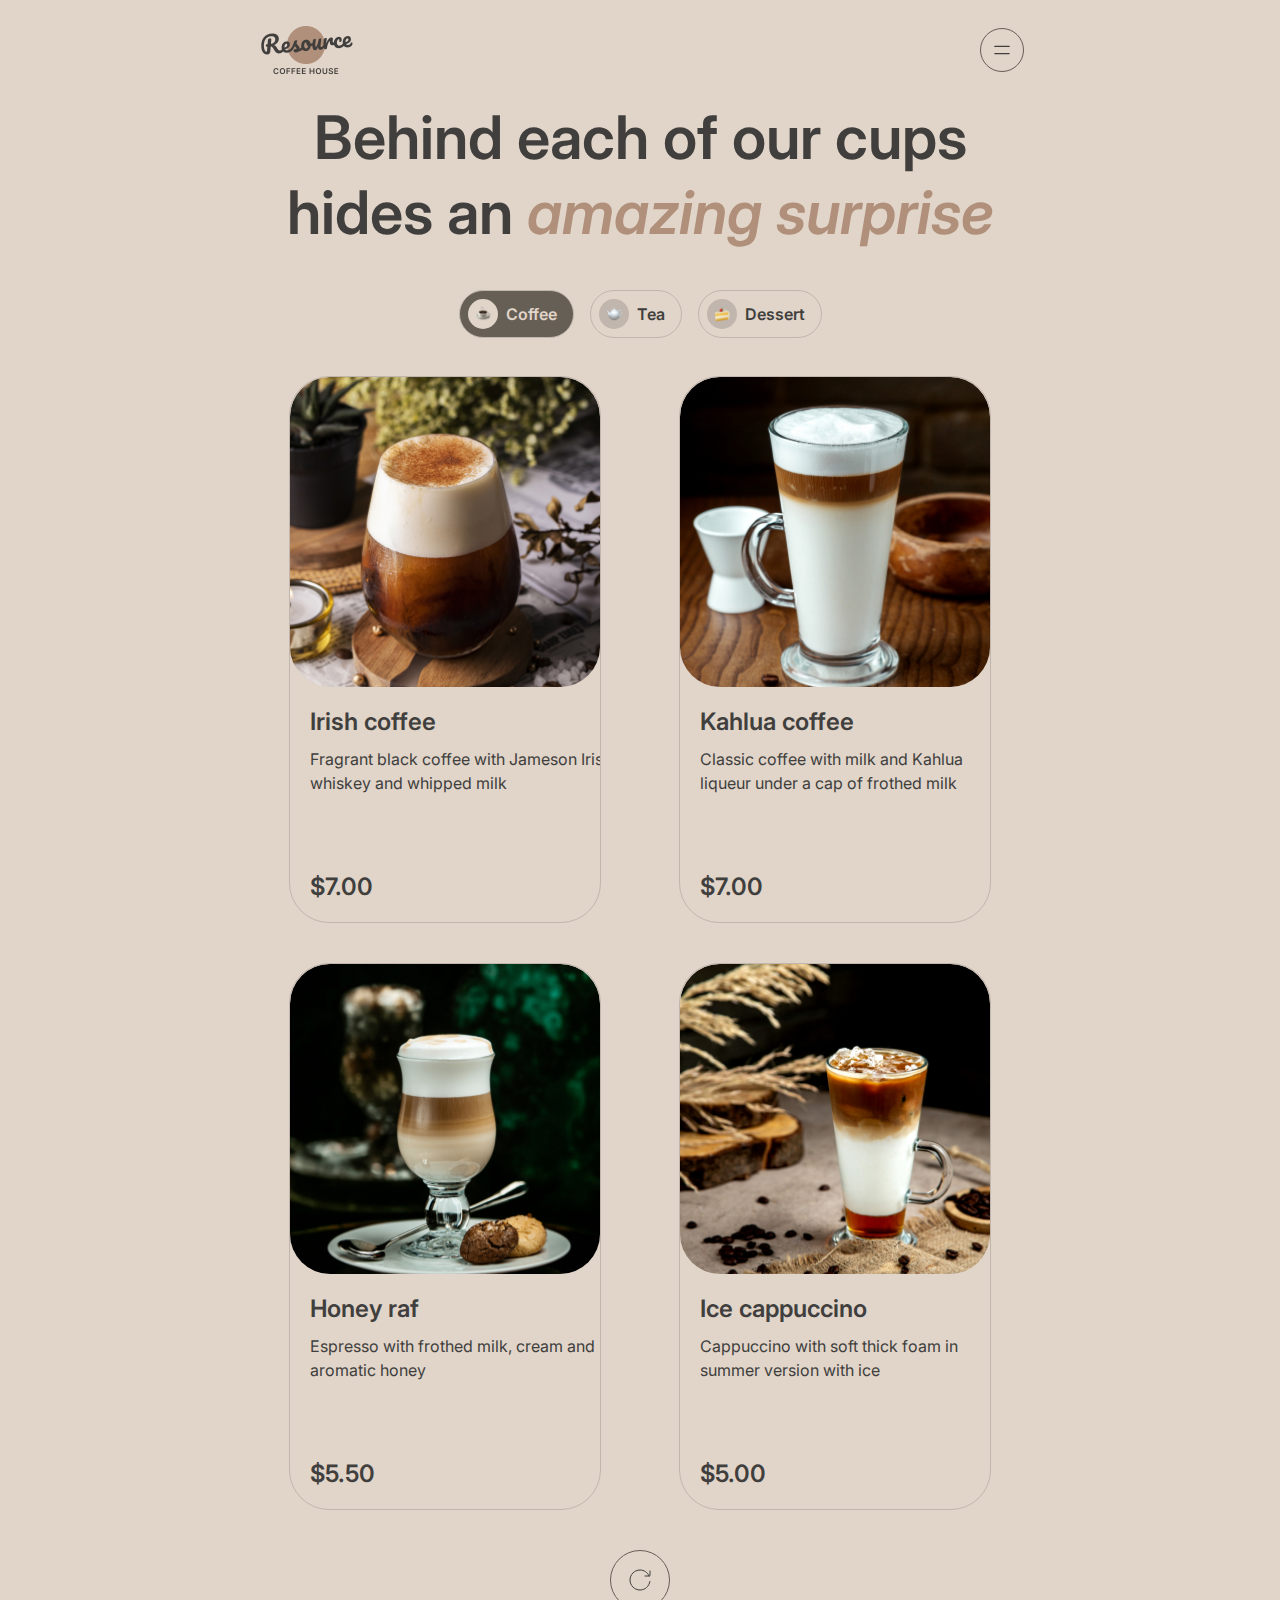
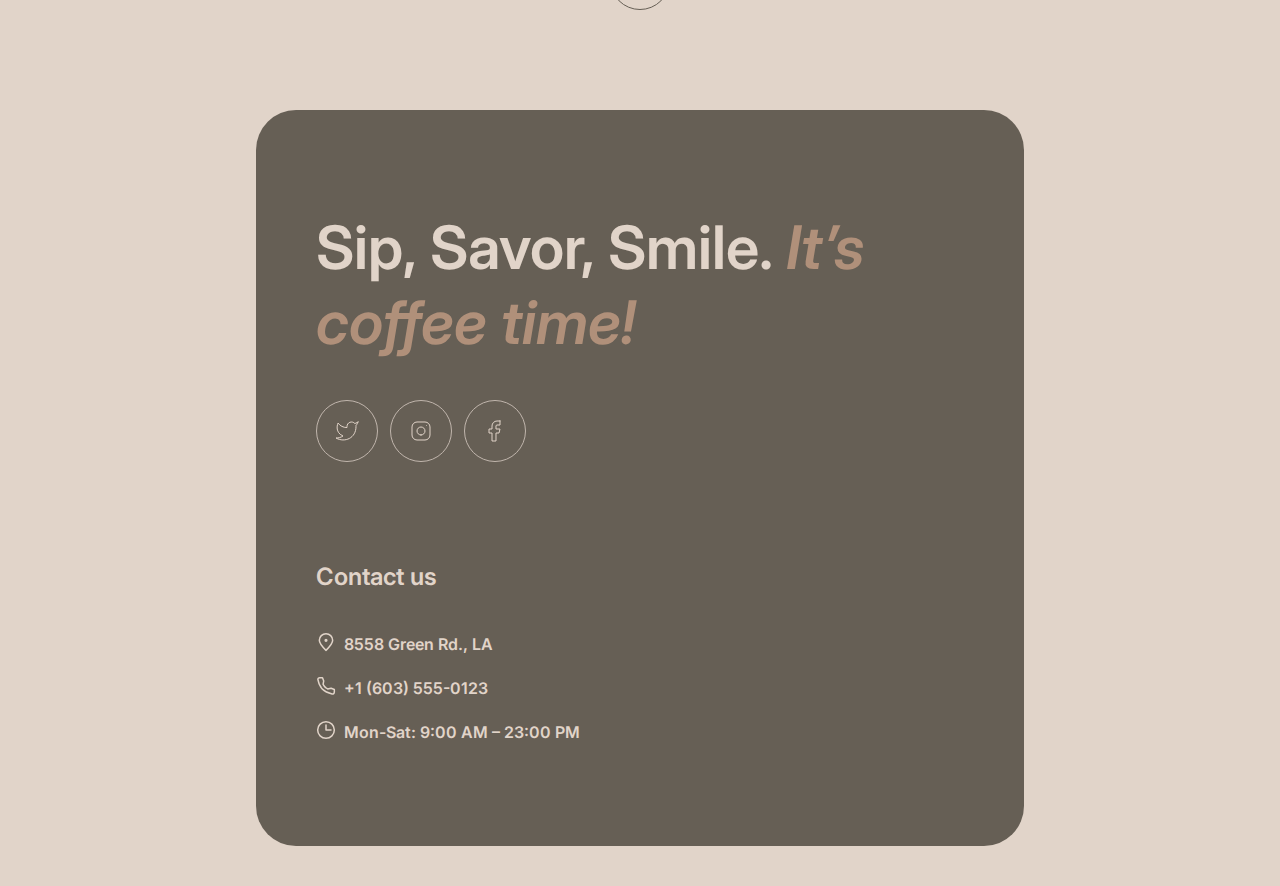
==== commit bc8c6dfa: "feat: add checkboxes in Menu" ====
--- a/menu.html
+++ b/menu.html
@@ -67,13 +67,67 @@
             class="menu__heading--accent">amazing surprise</span>
         </p>
 
+        <!-- to do -->
         <!-- <ul class="categories">
-          <li><input type="radio" name="menu" id="coffee">Coffee</li>
-          <li><input type="radio" name="menu" id="tea">Tea</li>
-          <li><input type="radio" name="menu" id="desserts">Dessert</li>
+          <li>
+            <label class="sub-menu__label">
+              <input class="sub-menu__checkbox--old" type="radio" name="menu"
+                id="coffee">
+              <span class="sub-menu__name">Coffee</span>
+            </label>
+          </li>
+          <li>
+            <label class="sub-menu__label">
+              <input class="sub-menu__checkbox--old" type="radio" name="menu"
+                id="tea">
+              <span class="sub-menu__name">Tea</span>
+            </label>
+          </li>
+          <li>
+            <label class="sub-menu__label">
+              <input class="sub-menu__checkbox--old" type="radio" name="menu"
+                id="desserts">
+              <span class="sub-menu__name">Dessert</span>
+            </label>
+          </li>
         </ul> -->
 
-        <div class="menu__select">
+        <!-- 2 -->
+        <form>
+          <ul class="menu__select">
+            <li>
+              <label class="sub-menu">
+                <input class="sub-menu__checkbox" type="radio" name="menu"
+                  checked>
+                <div class="tab-btn">
+                  <div class="tab-btn__icon tab-btn__icon--coffee"></div>
+                  <span class="tab-btn__name">Coffee</span>
+                </div>
+              </label>
+            </li>
+            <li>
+              <label class="sub-menu">
+                <input class="sub-menu__checkbox" type="radio" name="menu">
+                <div class="tab-btn">
+                  <div class="tab-btn__icon tab-btn__icon--tea"></div>
+                  <span class="tab-btn__name">Tea</span>
+                </div>
+              </label>
+            </li>
+            <li>
+              <label class="sub-menu">
+                <input class="sub-menu__checkbox" type="radio" name="menu">
+                <div class="tab-btn">
+                  <div class="tab-btn__icon tab-btn__icon--dessert"></div>
+                  <span class="tab-btn__name">Dessert</span>
+                </div>
+              </label>
+            </li>
+          </ul>
+        </form>
+
+        <!-- !!! just buttons -->
+        <!-- <div class="menu__select">
           <button class="tab-btn active" type="button">
             <div class="tab-btn__icon tab-btn__icon--coffee"></div>
             <span class="tab-btn__name">Coffee</span>
@@ -88,7 +142,7 @@
             <div class="tab-btn__icon tab-btn__icon--dessert"></div>
             <span class="tab-btn__name">Dessert</span>
           </button>
-        </div>
+        </div> -->
 
         <!-- <div class="menu-list-wrap"> -->
         <ul class="menu__list">
@@ -273,7 +327,8 @@
     </footer>
   </main>
 
-  <div class="backdrop" data-backdrop>
+  <!-- ================ MODAL ================ -->
+  <div class="backdrop is-hidden" data-backdrop>
     <!-- is-hidden -->
     <div class="modal">
       <div class="prod__name">Irish coffee</div>
--- a/css/main.min.css
+++ b/css/main.min.css
@@ -1 +1 @@
-.load-more-btn,.social-link,.slider__btn,.pagination,.hero__btn,.nav__outer-link,.nav-list,.header__wrap,.tab-btn__icon,.tab-btn,.btn-burger{display:-webkit-box;display:-ms-flexbox;display:flex;-webkit-box-align:center;-ms-flex-align:center;align-items:center;-webkit-box-pack:center;-ms-flex-pack:center;justify-content:center}.visually-hidden{position:absolute;width:1px;height:1px;margin:-1px;border:0;padding:0;white-space:nowrap;-webkit-clip-path:inset(100%);clip-path:inset(100%);clip:rect(0 0 0 0);overflow:hidden;outline:0;outline-offset:0}.mobile-app__link,.hero__btn{gap:8px;border-radius:100px;background-color:#e1d4c9;color:inherit;font-weight:600}.menu__heading,.footer__heading,.mobile-app__heading,.about__heading,.favorite-coffee__heading{font-size:32px;font-weight:600;line-height:1.25}@media screen and (min-width: 768px){.menu__heading,.footer__heading,.mobile-app__heading,.about__heading,.favorite-coffee__heading{font-size:60px}}.menu__heading--accent,.footer__heading--accent,.mobile-app__heading--accent,.about__heading--accent,.favorite-coffee__heading--accent{font-style:italic;color:#b0907a}h1,h2,h3,h4,h5,h6,p{margin-top:0;margin-bottom:0}ul{list-style:none;margin-top:0;margin-bottom:0;padding-left:0}a{text-decoration:none}img{display:block}button{margin:0;padding:0;color:inherit}body{margin:0;font-family:"Inter",sans-serif;font-size:16px;letter-spacing:normal;color:#403f3d;font-style:normal;font-weight:400;line-height:1.5;background-color:#e1d4c9}section{margin-bottom:100px}html{scroll-behavior:smooth}.container{margin-inline:auto;padding-inline:16px}@media screen and (min-width: 380px){.container{max-width:380px}}@media screen and (min-width: 768px){.container{max-width:768px;padding-inline:40px}}@media screen and (min-width: 1440px){.container{max-width:1440px}}.btn-burger{width:44px;height:44px;position:relative;border-radius:100px;border:1px solid #665f55;background-color:rgba(0,0,0,0);margin-left:auto}.btn-burger__icon{position:absolute;stroke:#403f3d;-webkit-transition-property:opacity,none,none,none;transition-property:opacity,none,none,none;-webkit-transition-duration:300ms;transition-duration:300ms;-webkit-transition-timing-function:ease-in;transition-timing-function:ease-in;-webkit-transition-delay:0;transition-delay:0}@media screen and (min-width: 1440px){.btn-burger{display:none}}.btn-burger__icon--is-hidden{opacity:0}.product{width:310px;border:1px solid #c1b6ad;border-radius:40px;overflow:hidden}.product__img-thumb{height:310px;width:100%;overflow:hidden;border-radius:40px}.product__img{width:100%;height:100%;-o-object-fit:cover;object-fit:cover;-o-object-position:center;object-position:center;-webkit-transform:scale(1.1);transform:scale(1.1);-webkit-transition-property:none,none,none,-webkit-transform;transition-property:none,none,none,-webkit-transform;transition-property:transform,none,none,none;transition-property:transform,none,none,none,-webkit-transform;-webkit-transition-duration:300ms;transition-duration:300ms;-webkit-transition-timing-function:ease-in;transition-timing-function:ease-in;-webkit-transition-delay:0;transition-delay:0}.product:hover .product__img{-webkit-transform:scale(1);transform:scale(1)}.product__wrap{width:100%;height:195px;display:-webkit-box;display:-ms-flexbox;display:flex;-webkit-box-orient:vertical;-webkit-box-direction:normal;-ms-flex-direction:column;flex-direction:column;padding:20px}.product__name,.product__price{color:inherit;font-size:24px;font-weight:600;line-height:1.25}.product__description{-webkit-box-flex:1;-ms-flex-positive:1;flex-grow:1}.product__name{margin-bottom:10px}.backdrop{position:fixed;top:0;left:0;width:100%;height:100%;background-color:rgba(64,63,61,.8)}.is-hidden{opacity:0;pointer-events:none}.modal{position:absolute;top:50%;left:50%;-webkit-transform:translate(-50%, -50%);transform:translate(-50%, -50%);width:342px;min-height:300px;border-radius:40px;padding:16px;background-color:#e1d4c9}.prod__name{margin-bottom:12px;color:#403f3d;font-size:24px;font-weight:600;line-height:1.25}.prod__description{margin-bottom:20px}.prod__options{margin-bottom:20px;display:-webkit-box;display:-ms-flexbox;display:flex;-ms-flex-wrap:wrap;flex-wrap:wrap;gap:8px}.prod__price{margin-bottom:20px;display:-webkit-box;display:-ms-flexbox;display:flex;color:#403f3d;font-size:24px;font-weight:600;line-height:1.25}.prod__price span:last-child{margin-left:auto}.prod__alert{border-top:1px solid #c1b6ad;padding:12px 0px;width:310px;height:66px;color:#403f3d;font-size:10px;font-weight:600;line-height:1.4}.tab-btn{gap:8px;border-radius:100px;padding:8px 16px 8px 8px;border:1px solid #c1b6ad;background-color:rgba(0,0,0,0);color:inherit;font-size:16px;font-weight:600;line-height:1.5;-webkit-transition-property:background-color,color,none,none;transition-property:background-color,color,none,none;-webkit-transition-duration:300ms;transition-duration:300ms;-webkit-transition-timing-function:ease-in;transition-timing-function:ease-in;-webkit-transition-delay:0;transition-delay:0}.tab-btn.active,.tab-btn:hover,.tab-btn:focus{background-color:#665f55}.tab-btn.active .tab-btn__icon,.tab-btn:hover .tab-btn__icon,.tab-btn:focus .tab-btn__icon{background-color:#e1d4c9}.tab-btn.active .tab-btn__name,.tab-btn:hover .tab-btn__name,.tab-btn:focus .tab-btn__name{color:#e1d4c9}.tab-btn__icon{width:30px;height:30px;border-radius:50%;background-color:#c1b6ad;background-repeat:no-repeat;background-size:16px;background-position:50% 50%}.tab-btn__icon--coffee{background-image:url("../images/icons/icon-coffee.png")}.tab-btn__icon--tea{background-image:url("../images/icons/icon-tea.png")}.tab-btn__icon--dessert{background-image:url("../images/icons/icon-dessert.png")}header{position:relative;padding-block:20px}.header__wrap{min-width:100%}.header__nav{display:none}@media screen and (min-width: 1440px){.header__nav{-webkit-transform:translateY(-2px);transform:translateY(-2px);display:-webkit-box;display:-ms-flexbox;display:flex;width:100%;color:inherit;font-size:16px;font-weight:600;line-height:1.5}}.nav-list{-webkit-box-flex:1;-ms-flex-positive:1;flex-grow:1}.nav-list__item:not(:last-child){margin-right:40px}.nav__link{position:relative;padding-top:5px;padding-bottom:5px;color:inherit}.nav__link::after{content:"";position:absolute;bottom:0;left:0;display:block;width:100%;height:2px;-webkit-transform:scaleX(0);transform:scaleX(0);background-color:#403f3d;opacity:0;-webkit-transition-property:opacity,none,none,-webkit-transform;transition-property:opacity,none,none,-webkit-transform;transition-property:transform,opacity,none,none;transition-property:transform,opacity,none,none,-webkit-transform;-webkit-transition-duration:300ms;transition-duration:300ms;-webkit-transition-timing-function:ease-in;transition-timing-function:ease-in;-webkit-transition-delay:0;transition-delay:0}.nav__link:hover:after,.nav__link:focus::after,.nav__link--current:after{-webkit-transform:scaleX(1);transform:scaleX(1);opacity:1}.nav__outer-link{gap:8px;padding-top:2px;padding-bottom:2px}.link__icon{fill:rgba(0,0,0,0);stroke:currentColor}.mobile-nav{position:absolute;top:100%;left:50%;-webkit-transform:translateX(-50%);transform:translateX(-50%);width:380px;padding-block:60px;background-color:#e1d4c9;color:inherit;font-size:32px;font-weight:600;line-height:1.25;outline:2px dotted blue;-webkit-transition-property:opacity,none,none,none;transition-property:opacity,none,none,none;-webkit-transition-duration:300ms;transition-duration:300ms;-webkit-transition-timing-function:ease-in;transition-timing-function:ease-in;-webkit-transition-delay:0;transition-delay:0}@media screen and (min-width: 768px){.mobile-nav{width:768px}}@media screen and (min-width: 1440px){.mobile-nav{display:none}}.mobile-nav__list{margin-bottom:100px}.mobile-nav__item{text-align:center;margin-bottom:60px}.mobile-nav__link{color:inherit}.mobile-nav__icon{width:40px;height:40px;fill:rgba(0,0,0,0);stroke:currentColor}.mobile-nav--is-hidden{opacity:0}.hero__background{width:100%;border-radius:40px;padding:60px 16px;background-color:#665f55;background-image:url("../images/hero/img-hero.jpg");background-position:50% 50%;background-size:cover}@media screen and (min-width: 768px){.hero__background{padding:100px 60px}}@media screen and (min-width: 1440px){.hero__background{padding:100px 100px}}@media screen and (min-width: 1440px){.hero__wrapper{width:530px}}.hero__heading{margin-bottom:40px;color:#e1d4c9;font-size:42px;font-weight:600;line-height:1.15}.hero__heading--accent{color:#b0907a;font-style:italic}@media screen and (min-width: 768px){.hero__heading{font-size:72px;line-height:1.05}}.hero__content{margin-bottom:40px;color:#e1d4c9}.hero__btn{max-width:200px;padding-top:20px;padding-bottom:20px}.hero__btn .btn-icon{fill:rgba(0,0,0,0);stroke:currentColor}@media screen and (min-width: 1440px){.hero__btn:hover,.hero__btn:focus{cursor:pointer}.hero__btn .btn-icon{opacity:0;-webkit-transition-property:opacity,none,none,none;transition-property:opacity,none,none,none;-webkit-transition-duration:300ms;transition-duration:300ms;-webkit-transition-timing-function:ease-in;transition-timing-function:ease-in;-webkit-transition-delay:0;transition-delay:0}.hero__btn:hover .btn-icon,.hero__btn:focus .btn-icon{opacity:1}.hero__btn .btn-text{-webkit-transform:translateX(15px);transform:translateX(15px);-webkit-transition-property:color,none,none,-webkit-transform;transition-property:color,none,none,-webkit-transform;transition-property:transform,color,none,none;transition-property:transform,color,none,none,-webkit-transform;-webkit-transition-duration:300ms;transition-duration:300ms;-webkit-transition-timing-function:ease-in;transition-timing-function:ease-in;-webkit-transition-delay:0;transition-delay:0}.hero__btn:hover .btn-text,.hero__btn:focus .btn-text{-webkit-transform:translateX(0);transform:translateX(0)}}.favorite-coffee__heading{margin-bottom:40px;width:100%;text-align:center}@media screen and (min-width: 1440px){.favorite-coffee__heading{text-shadow:0px 4px 4px rgba(0,0,0,.25)}}.card{margin-bottom:40px;margin-inline:auto;max-width:348px;text-align:center}@media screen and (min-width: 768px){.card{max-width:480px}}.card__img{margin-bottom:20px;width:100%;-o-object-fit:contain;object-fit:contain}.card__name{margin-bottom:16px;color:#403f3d;font-size:24px;font-weight:600;line-height:1.25}.card__description{margin-bottom:16px}.card__price{color:#403f3d;font-size:24px;font-weight:600;line-height:1.25}.pagination{gap:12px}.pagination__dot{height:4px;width:40px;border:2px solid #c1b6ad;border-radius:100px}.pagination__dot--current{border-color:#665f55}.slider{position:relative}.slider__btn{position:absolute;width:60px;height:60px;stroke:#403f3d;border-radius:100px;border:1px solid #665f55;background-color:#e1d4c9;-webkit-transition-property:background-color,stroke,none,none;transition-property:background-color,stroke,none,none;-webkit-transition-duration:300ms;transition-duration:300ms;-webkit-transition-timing-function:ease-in;transition-timing-function:ease-in;-webkit-transition-delay:0;transition-delay:0}@media screen and (max-width: calc(768px - 1px)){.slider__btn{display:none}}.slider__btn.btn--prev{left:0;top:calc(50% - 52px)}@media screen and (min-width: 1440px){.slider__btn.btn--prev{left:4px}}.slider__btn.btn--next{right:0;top:calc(50% - 52px)}@media screen and (min-width: 1440px){.slider__btn.btn--next{right:4px}}@media screen and (min-width: 1440px){.slider__btn{cursor:pointer}.slider__btn:hover,.slider__btn:focus{stroke:#e1d4c9;background-color:#665f55}}.about__heading{margin-bottom:40px;width:100%}@media screen and (min-width: 1440px){.gallery{display:-webkit-box;display:-ms-flexbox;display:flex;-webkit-box-orient:vertical;-webkit-box-direction:normal;-ms-flex-direction:column;flex-direction:column;max-height:1060px;-ms-flex-wrap:wrap;flex-wrap:wrap;gap:40px}}.gallery__item{margin-bottom:40px;height:590px;width:100%;border-radius:20px;overflow:hidden}@media screen and (max-width: calc(1440px - 1px)){.gallery__item:nth-child(2),.gallery__item:nth-child(3){display:none}}@media screen and (min-width: 1440px){.gallery__item{width:660px;margin-bottom:0px}.gallery__item:nth-child(2),.gallery__item:nth-child(3){height:430px}}.gallery__img{width:100%;height:100%;-o-object-fit:cover;object-fit:cover;-o-object-position:center;object-position:center;-webkit-transform:scale(1.23);transform:scale(1.23);-webkit-transition-property:none,none,none,-webkit-transform;transition-property:none,none,none,-webkit-transform;transition-property:transform,none,none,none;transition-property:transform,none,none,none,-webkit-transform;-webkit-transition-duration:300ms;transition-duration:300ms;-webkit-transition-timing-function:ease-in;transition-timing-function:ease-in;-webkit-transition-delay:0;transition-delay:0}@media screen and (min-width: 768px){.gallery__img{-webkit-transform:scale(1.06);transform:scale(1.06)}}@media screen and (min-width: 1440px){.gallery__img{-webkit-transform:scale(1.1);transform:scale(1.1)}}.gallery__item:hover .gallery__img{-webkit-transform:scale(1);transform:scale(1)}@media screen and (min-width: 1440px){.mobile-app__wrapper{display:-webkit-box;display:-ms-flexbox;display:flex;gap:100px;-webkit-box-align:center;-ms-flex-align:center;align-items:center}}.mobile-app__heading{margin-bottom:40px;width:100%}.mobile-app__text{margin-bottom:40px}.mobile-app__list{margin-bottom:40px}@media screen and (min-width: 768px){.mobile-app__list{margin-bottom:100px}}@media screen and (min-width: 1440px){.mobile-app__list{margin-bottom:0px}}@media screen and (max-width: calc(768px - 1px)){.mobile-app__list-item:not(:last-child){margin-bottom:20px}}@media screen and (min-width: 768px){.mobile-app__list-item{display:inline-block}.mobile-app__list-item:not(:last-child){margin-right:16px}}.mobile-app__link{display:-webkit-box;display:-ms-flexbox;display:flex;-webkit-box-align:center;-ms-flex-align:center;align-items:center;width:200px;padding:12px 20px;border:1px solid #665f55;-webkit-transition-property:background-color,color,none,none;transition-property:background-color,color,none,none;-webkit-transition-duration:300ms;transition-duration:300ms;-webkit-transition-timing-function:ease-in;transition-timing-function:ease-in;-webkit-transition-delay:0;transition-delay:0}@media screen and (min-width: 1440px){.mobile-app__link:hover,.mobile-app__link:focus{background-color:#665f55;color:#e1d4c9}}.mobile-app__link .btn__text-wrap{display:-webkit-box;display:-ms-flexbox;display:flex;-webkit-box-orient:vertical;-webkit-box-direction:normal;-ms-flex-direction:column;flex-direction:column}.mobile-app__link .btn__first-string{color:inherit;font-size:10px;font-weight:600;line-height:1.4}.mobile-app__link .btn__second-string{color:inherit;font-size:16px;font-weight:600;line-height:1.5}.btn__icon{fill:currentColor}.mobile-app__img{width:100%}@media screen and (min-width: 768px){.mobile-app__img{margin-inline:auto;width:630px}}footer{margin-bottom:40px;color:#e1d4c9}.footer__background{padding:60px 16px;border-radius:40px;background-color:#665f55}@media screen and (min-width: 768px){.footer__background{padding:100px 60px}}@media screen and (min-width: 1440px){.footer__background{display:-webkit-box;display:-ms-flexbox;display:flex;gap:100px;-webkit-box-align:center;-ms-flex-align:center;align-items:center;padding:100px}}@media screen and (min-width: 1440px){.offer__wrap{-ms-flex-preferred-size:530px;flex-basis:530px}}.footer__heading{margin-bottom:40px}.socials{margin-bottom:40px;display:-webkit-box;display:-ms-flexbox;display:flex;gap:12px}@media screen and (min-width: 768px){.socials{margin-bottom:100px}}@media screen and (min-width: 1440px){.socials{margin-bottom:0px}}.social-link{width:60px;height:60px;color:inherit;border-radius:100px;border:1px solid #c1b6ad;background-color:rgba(0,0,0,0);-webkit-transition-property:background-color,color,none,none;transition-property:background-color,color,none,none;-webkit-transition-duration:300ms;transition-duration:300ms;-webkit-transition-timing-function:ease-in;transition-timing-function:ease-in;-webkit-transition-delay:0;transition-delay:0}.social-link__icon{stroke:currentColor}@media screen and (min-width: 1440px){.social-link:hover,.social-link:focus{background-color:#e1d4c9;color:#403f3d}}.contacts__title{margin-bottom:40px;display:block;color:inherit;font-size:24px;font-weight:600;line-height:1.25}.contacts__item:not(:last-child){margin-bottom:16px}.contacts__link{position:relative;display:-webkit-inline-box;display:-ms-inline-flexbox;display:inline-flex;gap:8px;padding-bottom:4px;color:inherit;font-size:16px;font-weight:600;line-height:1.5}.contacts__link::after{content:"";position:absolute;bottom:0;left:0;display:block;width:100%;height:2px;-webkit-transform:scaleX(0);transform:scaleX(0);background-color:#e1d4c9;opacity:0;-webkit-transition-property:opacity,none,none,-webkit-transform;transition-property:opacity,none,none,-webkit-transform;transition-property:transform,opacity,none,none;transition-property:transform,opacity,none,none,-webkit-transform;-webkit-transition-duration:300ms;transition-duration:300ms;-webkit-transition-timing-function:ease-in;transition-timing-function:ease-in;-webkit-transition-delay:0;transition-delay:0}@media screen and (min-width: 1440px){.contacts__link:hover:after,.contacts__link:focus::after{-webkit-transform:scaleX(1);transform:scaleX(1);opacity:1}}.contacts__icon{stroke:currentColor}.contacts__schedule{display:-webkit-inline-box;display:-ms-inline-flexbox;display:inline-flex;gap:8px;color:inherit;font-size:16px;font-weight:600;line-height:1.5}.menu__heading{margin-bottom:40px;margin-inline:auto;max-width:800px;text-align:center}.menu__select{margin-bottom:38px;display:-webkit-box;display:-ms-flexbox;display:flex;gap:8px;-webkit-box-pack:center;-ms-flex-pack:center;justify-content:center}@media screen and (min-width: 768px){.menu__select{gap:16px}}.menu__list{margin-bottom:40px;display:-webkit-box;display:-ms-flexbox;display:flex;-ms-flex-wrap:wrap;flex-wrap:wrap;gap:40px}@media screen and (min-width: 768px)and (max-width: calc(1440px - 1px)){.menu__list{padding-inline:14px}}.menu__item{margin-inline:auto}.categories{margin-bottom:40px}.load-more-btn{margin-inline:auto;width:60px;height:60px;stroke:#403f3d;border-radius:100px;border:1px solid #665f55;background-color:#e1d4c9;-webkit-transition-property:background-color,stroke,none,none;transition-property:background-color,stroke,none,none;-webkit-transition-duration:300ms;transition-duration:300ms;-webkit-transition-timing-function:ease-in;transition-timing-function:ease-in;-webkit-transition-delay:0;transition-delay:0}.load-more-btn:hover,.load-more-btn:focus{stroke:#e1d4c9;background-color:#665f55}/*# sourceMappingURL=main.min.css.map */+.load-more-btn,.social-link,.slider__btn,.pagination,.hero__btn,.nav__outer-link,.nav-list,.header__wrap,.tab-btn__icon,.tab-btn,.btn-burger{display:-webkit-box;display:-ms-flexbox;display:flex;-webkit-box-align:center;-ms-flex-align:center;align-items:center;-webkit-box-pack:center;-ms-flex-pack:center;justify-content:center}.visually-hidden{position:absolute;width:1px;height:1px;margin:-1px;border:0;padding:0;white-space:nowrap;-webkit-clip-path:inset(100%);clip-path:inset(100%);clip:rect(0 0 0 0);overflow:hidden;outline:0;outline-offset:0}.mobile-app__link,.hero__btn{gap:8px;border-radius:100px;background-color:#e1d4c9;color:inherit;font-weight:600}.menu__heading,.footer__heading,.mobile-app__heading,.about__heading,.favorite-coffee__heading{font-size:32px;font-weight:600;line-height:1.25}@media screen and (min-width: 768px){.menu__heading,.footer__heading,.mobile-app__heading,.about__heading,.favorite-coffee__heading{font-size:60px}}.menu__heading--accent,.footer__heading--accent,.mobile-app__heading--accent,.about__heading--accent,.favorite-coffee__heading--accent{font-style:italic;color:#b0907a}h1,h2,h3,h4,h5,h6,p{margin-top:0;margin-bottom:0}ul{list-style:none;margin-top:0;margin-bottom:0;padding-left:0}a{text-decoration:none}img{display:block}button{margin:0;padding:0;color:inherit}body{margin:0;font-family:"Inter",sans-serif;font-size:16px;letter-spacing:normal;color:#403f3d;font-style:normal;font-weight:400;line-height:1.5;background-color:#e1d4c9}section{margin-bottom:100px}html{scroll-behavior:smooth}.container{margin-inline:auto;padding-inline:16px}@media screen and (min-width: 380px){.container{max-width:380px}}@media screen and (min-width: 768px){.container{max-width:768px;padding-inline:40px}}@media screen and (min-width: 1440px){.container{max-width:1440px}}.btn-burger{width:44px;height:44px;position:relative;border-radius:100px;border:1px solid #665f55;background-color:rgba(0,0,0,0);margin-left:auto}.btn-burger__icon{position:absolute;stroke:#403f3d;-webkit-transition-property:opacity,none,none,none;transition-property:opacity,none,none,none;-webkit-transition-duration:300ms;transition-duration:300ms;-webkit-transition-timing-function:ease-in;transition-timing-function:ease-in;-webkit-transition-delay:0;transition-delay:0}@media screen and (min-width: 1440px){.btn-burger{display:none}}.btn-burger__icon--is-hidden{opacity:0}.product{width:310px;border:1px solid #c1b6ad;border-radius:40px;overflow:hidden}.product__img-thumb{height:310px;width:100%;overflow:hidden;border-radius:40px}.product__img{width:100%;height:100%;-o-object-fit:cover;object-fit:cover;-o-object-position:center;object-position:center;-webkit-transform:scale(1.1);transform:scale(1.1);-webkit-transition-property:none,none,none,-webkit-transform;transition-property:none,none,none,-webkit-transform;transition-property:transform,none,none,none;transition-property:transform,none,none,none,-webkit-transform;-webkit-transition-duration:300ms;transition-duration:300ms;-webkit-transition-timing-function:ease-in;transition-timing-function:ease-in;-webkit-transition-delay:0;transition-delay:0}.product:hover .product__img{-webkit-transform:scale(1);transform:scale(1)}.product__wrap{width:100%;height:195px;display:-webkit-box;display:-ms-flexbox;display:flex;-webkit-box-orient:vertical;-webkit-box-direction:normal;-ms-flex-direction:column;flex-direction:column;padding:20px}.product__name,.product__price{color:inherit;font-size:24px;font-weight:600;line-height:1.25}.product__description{-webkit-box-flex:1;-ms-flex-positive:1;flex-grow:1}.product__name{margin-bottom:10px}.backdrop{position:fixed;top:0;left:0;width:100%;height:100%;background-color:rgba(64,63,61,.8)}.is-hidden{opacity:0;pointer-events:none}.modal{position:absolute;top:50%;left:50%;-webkit-transform:translate(-50%, -50%);transform:translate(-50%, -50%);width:342px;min-height:300px;border-radius:40px;padding:16px;background-color:#e1d4c9}.prod__name{margin-bottom:12px;color:#403f3d;font-size:24px;font-weight:600;line-height:1.25}.prod__description{margin-bottom:20px}.prod__options{margin-bottom:20px;display:-webkit-box;display:-ms-flexbox;display:flex;-ms-flex-wrap:wrap;flex-wrap:wrap;gap:8px}.prod__price{margin-bottom:20px;display:-webkit-box;display:-ms-flexbox;display:flex;color:#403f3d;font-size:24px;font-weight:600;line-height:1.25}.prod__price span:last-child{margin-left:auto}.prod__alert{border-top:1px solid #c1b6ad;padding:12px 0px;width:310px;height:66px;color:#403f3d;font-size:10px;font-weight:600;line-height:1.4}.tab-btn{gap:8px;border-radius:100px;padding:8px 16px 8px 8px;border:1px solid #c1b6ad;background-color:rgba(0,0,0,0);color:inherit;font-size:16px;font-weight:600;line-height:1.5;-webkit-transition-property:background-color,color,none,none;transition-property:background-color,color,none,none;-webkit-transition-duration:300ms;transition-duration:300ms;-webkit-transition-timing-function:ease-in;transition-timing-function:ease-in;-webkit-transition-delay:0;transition-delay:0}.tab-btn:hover,.tab-btn:focus{background-color:#665f55}.tab-btn:hover .tab-btn__icon,.tab-btn:focus .tab-btn__icon{background-color:#e1d4c9}.tab-btn:hover .tab-btn__name,.tab-btn:focus .tab-btn__name{color:#e1d4c9}.tab-btn__icon{width:30px;height:30px;border-radius:50%;background-color:#c1b6ad;background-repeat:no-repeat;background-size:16px;background-position:50% 50%}.tab-btn__icon--coffee{background-image:url("../images/icons/icon-coffee.png")}.tab-btn__icon--tea{background-image:url("../images/icons/icon-tea.png")}.tab-btn__icon--dessert{background-image:url("../images/icons/icon-dessert.png")}.sub-menu{cursor:pointer}.sub-menu__checkbox{position:absolute;width:1px;height:1px;margin:-1px;border:0;padding:0;white-space:nowrap;-webkit-clip-path:inset(100%);clip-path:inset(100%);clip:rect(0 0 0 0);overflow:hidden;outline:0;outline-offset:0}.sub-menu__checkbox:checked+.tab-btn,.sub-menu__checkbox:focus+.tab-btn{background-color:#665f55}.sub-menu__checkbox:checked+.tab-btn .tab-btn__icon,.sub-menu__checkbox:focus+.tab-btn .tab-btn__icon{background-color:#e1d4c9}.sub-menu__checkbox:checked+.tab-btn .tab-btn__name,.sub-menu__checkbox:focus+.tab-btn .tab-btn__name{color:#e1d4c9}header{position:relative;padding-block:20px}.header__wrap{min-width:100%}.header__nav{display:none}@media screen and (min-width: 1440px){.header__nav{-webkit-transform:translateY(-2px);transform:translateY(-2px);display:-webkit-box;display:-ms-flexbox;display:flex;width:100%;color:inherit;font-size:16px;font-weight:600;line-height:1.5}}.nav-list{-webkit-box-flex:1;-ms-flex-positive:1;flex-grow:1}.nav-list__item:not(:last-child){margin-right:40px}.nav__link{position:relative;padding-top:5px;padding-bottom:5px;color:inherit}.nav__link::after{content:"";position:absolute;bottom:0;left:0;display:block;width:100%;height:2px;-webkit-transform:scaleX(0);transform:scaleX(0);background-color:#403f3d;opacity:0;-webkit-transition-property:opacity,none,none,-webkit-transform;transition-property:opacity,none,none,-webkit-transform;transition-property:transform,opacity,none,none;transition-property:transform,opacity,none,none,-webkit-transform;-webkit-transition-duration:300ms;transition-duration:300ms;-webkit-transition-timing-function:ease-in;transition-timing-function:ease-in;-webkit-transition-delay:0;transition-delay:0}.nav__link:hover:after,.nav__link:focus::after,.nav__link--current:after{-webkit-transform:scaleX(1);transform:scaleX(1);opacity:1}.nav__outer-link{gap:8px;padding-top:2px;padding-bottom:2px}.link__icon{fill:rgba(0,0,0,0);stroke:currentColor}.mobile-nav{position:absolute;top:100%;left:50%;-webkit-transform:translateX(-50%);transform:translateX(-50%);width:380px;padding-block:60px;background-color:#e1d4c9;color:inherit;font-size:32px;font-weight:600;line-height:1.25;outline:2px dotted blue;-webkit-transition-property:opacity,none,none,none;transition-property:opacity,none,none,none;-webkit-transition-duration:300ms;transition-duration:300ms;-webkit-transition-timing-function:ease-in;transition-timing-function:ease-in;-webkit-transition-delay:0;transition-delay:0}@media screen and (min-width: 768px){.mobile-nav{width:768px}}@media screen and (min-width: 1440px){.mobile-nav{display:none}}.mobile-nav__list{margin-bottom:100px}.mobile-nav__item{text-align:center;margin-bottom:60px}.mobile-nav__link{color:inherit}.mobile-nav__icon{width:40px;height:40px;fill:rgba(0,0,0,0);stroke:currentColor}.mobile-nav--is-hidden{opacity:0}.hero__background{width:100%;border-radius:40px;padding:60px 16px;background-color:#665f55;background-image:url("../images/hero/img-hero.jpg");background-position:50% 50%;background-size:cover}@media screen and (min-width: 768px){.hero__background{padding:100px 60px}}@media screen and (min-width: 1440px){.hero__background{padding:100px 100px}}@media screen and (min-width: 1440px){.hero__wrapper{width:530px}}.hero__heading{margin-bottom:40px;color:#e1d4c9;font-size:42px;font-weight:600;line-height:1.15}.hero__heading--accent{color:#b0907a;font-style:italic}@media screen and (min-width: 768px){.hero__heading{font-size:72px;line-height:1.05}}.hero__content{margin-bottom:40px;color:#e1d4c9}.hero__btn{max-width:200px;padding-top:20px;padding-bottom:20px}.hero__btn .btn-icon{fill:rgba(0,0,0,0);stroke:currentColor}@media screen and (min-width: 1440px){.hero__btn:hover,.hero__btn:focus{cursor:pointer}.hero__btn .btn-icon{opacity:0;-webkit-transition-property:opacity,none,none,none;transition-property:opacity,none,none,none;-webkit-transition-duration:300ms;transition-duration:300ms;-webkit-transition-timing-function:ease-in;transition-timing-function:ease-in;-webkit-transition-delay:0;transition-delay:0}.hero__btn:hover .btn-icon,.hero__btn:focus .btn-icon{opacity:1}.hero__btn .btn-text{-webkit-transform:translateX(15px);transform:translateX(15px);-webkit-transition-property:color,none,none,-webkit-transform;transition-property:color,none,none,-webkit-transform;transition-property:transform,color,none,none;transition-property:transform,color,none,none,-webkit-transform;-webkit-transition-duration:300ms;transition-duration:300ms;-webkit-transition-timing-function:ease-in;transition-timing-function:ease-in;-webkit-transition-delay:0;transition-delay:0}.hero__btn:hover .btn-text,.hero__btn:focus .btn-text{-webkit-transform:translateX(0);transform:translateX(0)}}.favorite-coffee__heading{margin-bottom:40px;width:100%;text-align:center}@media screen and (min-width: 1440px){.favorite-coffee__heading{text-shadow:0px 4px 4px rgba(0,0,0,.25)}}.card{margin-bottom:40px;margin-inline:auto;max-width:348px;text-align:center}@media screen and (min-width: 768px){.card{max-width:480px}}.card__img{margin-bottom:20px;width:100%;-o-object-fit:contain;object-fit:contain}.card__name{margin-bottom:16px;color:#403f3d;font-size:24px;font-weight:600;line-height:1.25}.card__description{margin-bottom:16px}.card__price{color:#403f3d;font-size:24px;font-weight:600;line-height:1.25}.pagination{gap:12px}.pagination__dot{height:4px;width:40px;border:2px solid #c1b6ad;border-radius:100px}.pagination__dot--current{border-color:#665f55}.slider{position:relative}.slider__btn{position:absolute;width:60px;height:60px;stroke:#403f3d;border-radius:100px;border:1px solid #665f55;background-color:#e1d4c9;-webkit-transition-property:background-color,stroke,none,none;transition-property:background-color,stroke,none,none;-webkit-transition-duration:300ms;transition-duration:300ms;-webkit-transition-timing-function:ease-in;transition-timing-function:ease-in;-webkit-transition-delay:0;transition-delay:0}@media screen and (max-width: calc(768px - 1px)){.slider__btn{display:none}}.slider__btn.btn--prev{left:0;top:calc(50% - 52px)}@media screen and (min-width: 1440px){.slider__btn.btn--prev{left:4px}}.slider__btn.btn--next{right:0;top:calc(50% - 52px)}@media screen and (min-width: 1440px){.slider__btn.btn--next{right:4px}}@media screen and (min-width: 1440px){.slider__btn{cursor:pointer}.slider__btn:hover,.slider__btn:focus{stroke:#e1d4c9;background-color:#665f55}}.about__heading{margin-bottom:40px;width:100%}@media screen and (min-width: 1440px){.gallery{display:-webkit-box;display:-ms-flexbox;display:flex;-webkit-box-orient:vertical;-webkit-box-direction:normal;-ms-flex-direction:column;flex-direction:column;max-height:1060px;-ms-flex-wrap:wrap;flex-wrap:wrap;gap:40px}}.gallery__item{margin-bottom:40px;height:590px;width:100%;border-radius:20px;overflow:hidden}@media screen and (max-width: calc(1440px - 1px)){.gallery__item:nth-child(2),.gallery__item:nth-child(3){display:none}}@media screen and (min-width: 1440px){.gallery__item{width:660px;margin-bottom:0px}.gallery__item:nth-child(2),.gallery__item:nth-child(3){height:430px}}.gallery__img{width:100%;height:100%;-o-object-fit:cover;object-fit:cover;-o-object-position:center;object-position:center;-webkit-transform:scale(1.23);transform:scale(1.23);-webkit-transition-property:none,none,none,-webkit-transform;transition-property:none,none,none,-webkit-transform;transition-property:transform,none,none,none;transition-property:transform,none,none,none,-webkit-transform;-webkit-transition-duration:300ms;transition-duration:300ms;-webkit-transition-timing-function:ease-in;transition-timing-function:ease-in;-webkit-transition-delay:0;transition-delay:0}@media screen and (min-width: 768px){.gallery__img{-webkit-transform:scale(1.06);transform:scale(1.06)}}@media screen and (min-width: 1440px){.gallery__img{-webkit-transform:scale(1.1);transform:scale(1.1)}}.gallery__item:hover .gallery__img{-webkit-transform:scale(1);transform:scale(1)}@media screen and (min-width: 1440px){.mobile-app__wrapper{display:-webkit-box;display:-ms-flexbox;display:flex;gap:100px;-webkit-box-align:center;-ms-flex-align:center;align-items:center}}.mobile-app__heading{margin-bottom:40px;width:100%}.mobile-app__text{margin-bottom:40px}.mobile-app__list{margin-bottom:40px}@media screen and (min-width: 768px){.mobile-app__list{margin-bottom:100px}}@media screen and (min-width: 1440px){.mobile-app__list{margin-bottom:0px}}@media screen and (max-width: calc(768px - 1px)){.mobile-app__list-item:not(:last-child){margin-bottom:20px}}@media screen and (min-width: 768px){.mobile-app__list-item{display:inline-block}.mobile-app__list-item:not(:last-child){margin-right:16px}}.mobile-app__link{display:-webkit-box;display:-ms-flexbox;display:flex;-webkit-box-align:center;-ms-flex-align:center;align-items:center;width:200px;padding:12px 20px;border:1px solid #665f55;-webkit-transition-property:background-color,color,none,none;transition-property:background-color,color,none,none;-webkit-transition-duration:300ms;transition-duration:300ms;-webkit-transition-timing-function:ease-in;transition-timing-function:ease-in;-webkit-transition-delay:0;transition-delay:0}@media screen and (min-width: 1440px){.mobile-app__link:hover,.mobile-app__link:focus{background-color:#665f55;color:#e1d4c9}}.mobile-app__link .btn__text-wrap{display:-webkit-box;display:-ms-flexbox;display:flex;-webkit-box-orient:vertical;-webkit-box-direction:normal;-ms-flex-direction:column;flex-direction:column}.mobile-app__link .btn__first-string{color:inherit;font-size:10px;font-weight:600;line-height:1.4}.mobile-app__link .btn__second-string{color:inherit;font-size:16px;font-weight:600;line-height:1.5}.btn__icon{fill:currentColor}.mobile-app__img{width:100%}@media screen and (min-width: 768px){.mobile-app__img{margin-inline:auto;width:630px}}footer{margin-bottom:40px;color:#e1d4c9}.footer__background{padding:60px 16px;border-radius:40px;background-color:#665f55}@media screen and (min-width: 768px){.footer__background{padding:100px 60px}}@media screen and (min-width: 1440px){.footer__background{display:-webkit-box;display:-ms-flexbox;display:flex;gap:100px;-webkit-box-align:center;-ms-flex-align:center;align-items:center;padding:100px}}@media screen and (min-width: 1440px){.offer__wrap{-ms-flex-preferred-size:530px;flex-basis:530px}}.footer__heading{margin-bottom:40px}.socials{margin-bottom:40px;display:-webkit-box;display:-ms-flexbox;display:flex;gap:12px}@media screen and (min-width: 768px){.socials{margin-bottom:100px}}@media screen and (min-width: 1440px){.socials{margin-bottom:0px}}.social-link{width:60px;height:60px;color:inherit;border-radius:100px;border:1px solid #c1b6ad;background-color:rgba(0,0,0,0);-webkit-transition-property:background-color,color,none,none;transition-property:background-color,color,none,none;-webkit-transition-duration:300ms;transition-duration:300ms;-webkit-transition-timing-function:ease-in;transition-timing-function:ease-in;-webkit-transition-delay:0;transition-delay:0}.social-link__icon{stroke:currentColor}@media screen and (min-width: 1440px){.social-link:hover,.social-link:focus{background-color:#e1d4c9;color:#403f3d}}.contacts__title{margin-bottom:40px;display:block;color:inherit;font-size:24px;font-weight:600;line-height:1.25}.contacts__item:not(:last-child){margin-bottom:16px}.contacts__link{position:relative;display:-webkit-inline-box;display:-ms-inline-flexbox;display:inline-flex;gap:8px;padding-bottom:4px;color:inherit;font-size:16px;font-weight:600;line-height:1.5}.contacts__link::after{content:"";position:absolute;bottom:0;left:0;display:block;width:100%;height:2px;-webkit-transform:scaleX(0);transform:scaleX(0);background-color:#e1d4c9;opacity:0;-webkit-transition-property:opacity,none,none,-webkit-transform;transition-property:opacity,none,none,-webkit-transform;transition-property:transform,opacity,none,none;transition-property:transform,opacity,none,none,-webkit-transform;-webkit-transition-duration:300ms;transition-duration:300ms;-webkit-transition-timing-function:ease-in;transition-timing-function:ease-in;-webkit-transition-delay:0;transition-delay:0}@media screen and (min-width: 1440px){.contacts__link:hover:after,.contacts__link:focus::after{-webkit-transform:scaleX(1);transform:scaleX(1);opacity:1}}.contacts__icon{stroke:currentColor}.contacts__schedule{display:-webkit-inline-box;display:-ms-inline-flexbox;display:inline-flex;gap:8px;color:inherit;font-size:16px;font-weight:600;line-height:1.5}.menu__heading{margin-bottom:40px;margin-inline:auto;max-width:800px;text-align:center}.menu__select{margin-bottom:38px;display:-webkit-box;display:-ms-flexbox;display:flex;gap:8px;-webkit-box-pack:center;-ms-flex-pack:center;justify-content:center}@media screen and (min-width: 768px){.menu__select{gap:16px}}.menu__list{margin-bottom:40px;display:-webkit-box;display:-ms-flexbox;display:flex;-ms-flex-wrap:wrap;flex-wrap:wrap;gap:40px}@media screen and (min-width: 768px)and (max-width: calc(1440px - 1px)){.menu__list{padding-inline:14px}}.menu__item{margin-inline:auto}.categories{margin-bottom:40px}.load-more-btn{margin-inline:auto;width:60px;height:60px;stroke:#403f3d;border-radius:100px;border:1px solid #665f55;background-color:#e1d4c9;-webkit-transition-property:background-color,stroke,none,none;transition-property:background-color,stroke,none,none;-webkit-transition-duration:300ms;transition-duration:300ms;-webkit-transition-timing-function:ease-in;transition-timing-function:ease-in;-webkit-transition-delay:0;transition-delay:0}.load-more-btn:hover,.load-more-btn:focus{stroke:#e1d4c9;background-color:#665f55}/*# sourceMappingURL=main.min.css.map */